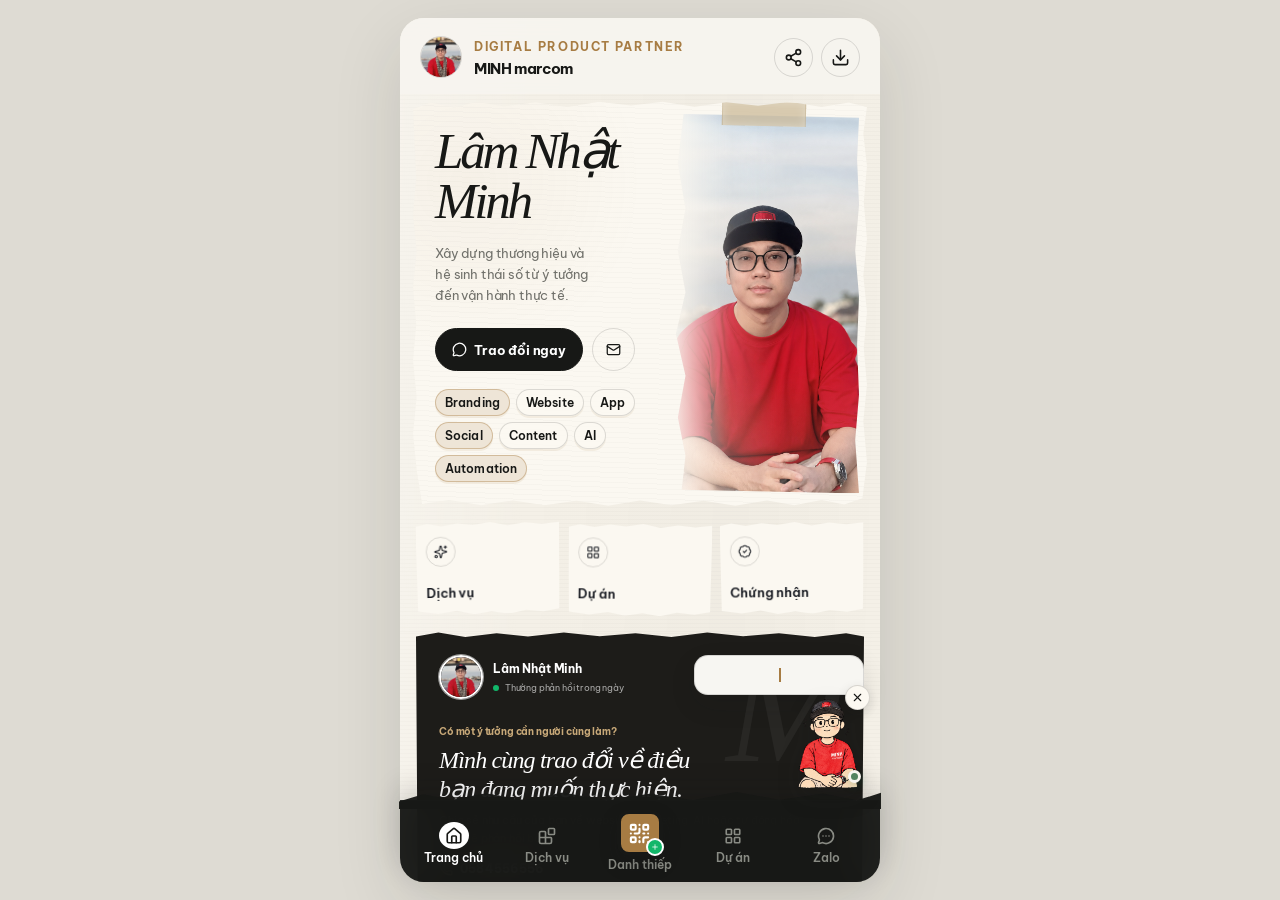
==== index.html @ 3f97200e "feat: add mangcaubaden.vn project to projects section" ====
<!DOCTYPE html>
<html lang="vi">
<head>
    <meta charset="UTF-8">
    <meta name="viewport" content="width=device-width, initial-scale=1.0, viewport-fit=cover">
    <title>NHẬT MINH marcom (Lâm Nhật Minh) | Marketing, AI & Dự án số</title>
    <meta name="description" content="Lâm Nhật Minh (MINH marcom) cung cấp giải pháp Branding, Website, App, Social, Content, AI và Automation. Liên hệ tư vấn: 0584556556.">
    <meta name="author" content="Lâm Nhật Minh">
    <meta name="robots" content="index, follow, max-image-preview:large">
    <meta name="theme-color" content="#F7F5EF">
    <meta name="mobile-web-app-capable" content="yes">
    <meta name="apple-mobile-web-app-capable" content="yes">
    <meta name="apple-mobile-web-app-status-bar-style" content="black-translucent">
    <meta name="apple-mobile-web-app-title" content="MINH marcom">
    <link rel="canonical" href="https://lnm.vn/">
    <link rel="manifest" href="manifest.webmanifest">
    
    <!-- Favicon -->
    <link rel="icon" type="image/png" href="assets/avatar.png">
    <link rel="apple-touch-icon" href="assets/icons/icon-192.png">

    <!-- Open Graph / Facebook -->
    <meta property="og:type" content="website">
    <meta property="og:url" content="https://lnm.vn/">
    <meta property="og:site_name" content="NHẬT MINH marcom">
    <meta property="og:locale" content="vi_VN">
    <meta property="og:title" content="NHẬT MINH marcom (Lâm Nhật Minh)">
    <meta property="og:description" content="Xây dựng thương hiệu và hệ sinh thái số từ ý tưởng đến vận hành thực tế. Liên hệ: 0584556556.">
    <meta property="og:image" content="https://lnm.vn/assets/background.jpg">
    <meta property="og:image:alt" content="NHẬT MINH marcom - Lâm Nhật Minh">

    <!-- Twitter -->
    <meta property="twitter:card" content="summary_large_image">
    <meta property="twitter:url" content="https://lnm.vn/">
    <meta property="twitter:title" content="NHẬT MINH marcom (Lâm Nhật Minh)">
    <meta property="twitter:description" content="Xây dựng thương hiệu và hệ sinh thái số từ ý tưởng đến vận hành thực tế. Liên hệ: 0584556556.">
    <meta property="twitter:image" content="https://lnm.vn/assets/background.jpg">
    <meta property="twitter:image:alt" content="NHẬT MINH marcom - Lâm Nhật Minh">

    <script type="application/ld+json">
    {
        "@context": "https://schema.org",
        "@type": "ProfilePage",
        "@id": "https://lnm.vn/#profile",
        "url": "https://lnm.vn/",
        "name": "NHẬT MINH marcom - Lâm Nhật Minh",
        "inLanguage": "vi-VN",
        "dateModified": "2026-08-15T07:30:00+07:00",
        "mainEntity": {
            "@type": "Person",
            "@id": "https://lnm.vn/#lam-nhat-minh",
            "name": "Lâm Nhật Minh",
            "alternateName": [
                "NHẬT MINH marcom",
                "MINH marcom",
                "Nhật Minh marcom",
                "Lâm Nhật Minh marcom"
            ],
            "url": "https://lnm.vn/",
            "image": "https://lnm.vn/assets/avatar-clean.png",
            "description": "Lâm Nhật Minh, được biết đến với tên NHẬT MINH marcom và MINH marcom, hoạt động trong lĩnh vực Marketing, AI và phát triển các sản phẩm số.",
            "email": "mailto:hi@lnm.vn",
            "telephone": "+84584556556",
            "contactPoint": {
                "@type": "ContactPoint",
                "telephone": "+84584556556",
                "contactType": "customer service",
                "availableLanguage": "Vietnamese"
            },
            "jobTitle": "Chuyên gia Marketing và AI",
            "knowsAbout": [
                "Marketing",
                "Trí tuệ nhân tạo",
                "Tự động hóa",
                "Truyền thông số",
                "Phát triển sản phẩm số"
            ],
            "hasCredential": [
                {
                    "@type": "EducationalOccupationalCredential",
                    "name": "Marketing with Canva",
                    "credentialCategory": "Certificate",
                    "recognizedBy": { "@type": "Organization", "name": "Canva Design School" }
                },
                {
                    "@type": "EducationalOccupationalCredential",
                    "name": "Canva for Work",
                    "credentialCategory": "Certificate",
                    "recognizedBy": { "@type": "Organization", "name": "Canva Design School" }
                },
                {
                    "@type": "EducationalOccupationalCredential",
                    "name": "The Field Guide to Human-Centered Design",
                    "credentialCategory": "Certificate",
                    "recognizedBy": { "@type": "Organization", "name": "Canva Design School" }
                },
                {
                    "@type": "EducationalOccupationalCredential",
                    "name": "AI in the Classroom",
                    "credentialCategory": "Certificate",
                    "recognizedBy": { "@type": "Organization", "name": "Canva Design School" }
                },
                {
                    "@type": "EducationalOccupationalCredential",
                    "name": "Gemini Certified Educator",
                    "credentialCategory": "Professional Certificate",
                    "recognizedBy": { "@type": "Organization", "name": "Google for Education" }
                }
            ],
            "sameAs": [
                "https://www.facebook.com/nhatminh1911/",
                "https://zalo.me/0584556556",
                "https://www.threads.com/@nhatminhmarcom"
            ]
        },
        "hasPart": [
            {
                "@type": "SoftwareApplication",
                "name": "NABADEN",
                "url": "https://app.nabaden.vn",
                "creator": {
                    "@id": "https://lnm.vn/#lam-nhat-minh"
                }
            },
            {
                "@type": "WebSite",
                "name": "Mãng Cầu Bà Đen",
                "url": "https://mangcaubaden.vn",
                "description": "Website thương hiệu, kiến thức sản phẩm và kết nối mua hàng mãng cầu Bà Đen Tây Ninh chính gốc.",
                "creator": {
                    "@id": "https://lnm.vn/#lam-nhat-minh"
                }
            },
            {
                "@type": "SoftwareApplication",
                "name": "Khám Phá Tây Ninh",
                "url": "https://tayninh.lnm.vn",
                "creator": {
                    "@id": "https://lnm.vn/#lam-nhat-minh"
                }
            },
            {
                "@type": "SoftwareApplication",
                "name": "Núi Bà Đen",
                "url": "https://nuibaden.lnm.vn",
                "creator": {
                    "@id": "https://lnm.vn/#lam-nhat-minh"
                }
            },
            {
                "@type": "WebSite",
                "name": "NATUS CLEAN",
                "url": "https://natus.lnm.vn/",
                "creator": {
                    "@id": "https://lnm.vn/#lam-nhat-minh"
                }
            },
            {
                "@type": "WebSite",
                "name": "VICATRA",
                "url": "https://vicatra.com/",
                "creator": {
                    "@id": "https://lnm.vn/#lam-nhat-minh"
                }
            },
            {
                "@type": "CollectionPage",
                "name": "Thế Giới Chay x VICATRA",
                "url": "https://vicatra.com/the-gioi-chay",
                "creator": {
                    "@id": "https://lnm.vn/#lam-nhat-minh"
                }
            },
            {
                "@type": "WebSite",
                "name": "RIVIU.ASIA",
                "url": "https://riviu.asia",
                "description": "Nền tảng booking voucher du lịch, vé cáp treo, khu vui chơi, show diễn và tour trải nghiệm trên toàn quốc.",
                "creator": {
                    "@id": "https://lnm.vn/#lam-nhat-minh"
                }
            }
        ]
    }
    </script>

    <link rel="stylesheet" href="style.css?v=2014">
    <link rel="stylesheet" href="modern.css?v=2014">
    <link rel="stylesheet" href="app-redesign.css?v=2015">
    <!-- Google Font: Be Vietnam Pro (Chuẩn Việt hoá) -->
    <link rel="preconnect" href="https://fonts.googleapis.com">
    <link rel="preconnect" href="https://fonts.gstatic.com" crossorigin>
    <link href="https://fonts.googleapis.com/css2?family=Be+Vietnam+Pro:ital,wght@0,300;0,400;0,500;0,600;0,700;0,800;1,400;1,600&display=swap" rel="stylesheet">
    <!-- Lucide Icons -->
    <script src="assets/vendor/lucide.min.js"></script>
</head>
<body>
    <div class="container" id="top">
        <header class="home-dashboard app-view is-active" id="home" data-view="home">
            <div class="app-bar">
                <a class="app-identity app-greeting" href="#home" aria-label="Về màn hình chính">
                    <img src="assets/avatar.png" alt="" aria-hidden="true">
                    <span>
                        <small>Digital product partner</small>
                        <strong>MINH marcom</strong>
                    </span>
                </a>
                <div class="app-bar-actions">
                    <button class="icon-button" id="share-btn" type="button" aria-label="Chia sẻ hồ sơ" title="Chia sẻ">
                        <i data-lucide="share-2"></i>
                    </button>
                    <button class="icon-button install-app" id="install-app" type="button" aria-label="Cài ứng dụng" title="Cài ứng dụng" hidden>
                        <i data-lucide="download"></i>
                    </button>
                </div>
            </div>

            <section class="profile-spotlight" aria-labelledby="profile-name">
                <div class="spotlight-copy">
                    <h1 id="profile-name">Lâm Nhật Minh</h1>
                    <p>Xây dựng thương hiệu và hệ sinh thái số từ ý tưởng đến vận hành thực tế.</p>
                    <div class="spotlight-actions">
                        <a href="https://zalo.me/0584556556" target="_blank" rel="noopener noreferrer">
                            <i data-lucide="message-circle"></i>
                            <span>Trao đổi ngay</span>
                        </a>
                        <a href="mailto:hi@lnm.vn" aria-label="Gửi email cho Lâm Nhật Minh">
                            <i data-lucide="mail"></i>
                        </a>
                    </div>
                    <div class="spotlight-expertise" aria-label="Lĩnh vực chuyên môn">
                        <span>Branding</span>
                        <span>Website</span>
                        <span>App</span>
                        <span>Social</span>
                        <span>Content</span>
                        <span>AI</span>
                        <span>Automation</span>
                    </div>
                </div>
                <div class="spotlight-portrait">
                    <img src="assets/avatar-clean.png" alt="Lâm Nhật Minh - MINH marcom">
                </div>
            </section>

            <nav class="category-tabs" aria-label="Danh mục nội dung">
                <a href="#services">
                    <span><i data-lucide="sparkles"></i></span>
                    <strong>Dịch vụ</strong>
                </a>
                <a href="#projects">
                    <span><i data-lucide="layout-grid"></i></span>
                    <strong>Dự án</strong>
                </a>
                <a href="#certificates">
                    <span><i data-lucide="badge-check"></i></span>
                    <strong>Chứng nhận</strong>
                </a>
            </nav>
        </header>

        <main class="app-content">
        <section class="services-section app-view" id="services" data-view="services" aria-labelledby="services-title">
            <div class="view-topbar">
                <a href="#home" aria-label="Về màn hình chính"><i data-lucide="chevron-left"></i></a>
                <strong>Dịch vụ</strong>
                <button class="view-cart-button" id="cart-open" type="button" aria-label="Mở giỏ hàng">
                    <i data-lucide="shopping-bag"></i>
                    <span id="cart-count">0</span>
                </button>
            </div>
            <div class="section-heading">
                <div>
                    <span>Chọn điều phù hợp với bạn</span>
                    <h2 id="services-title">Bạn muốn bắt đầu từ đâu?</h2>
                </div>
            </div>

            <div class="pricing-list">
                <article class="pricing-card pricing-card-featured" data-product-card="prompt">
                    <span class="pricing-card-top">
                        <span class="pricing-icon"><i data-lucide="sparkles"></i></span>
                        <span class="pricing-tag">Dành cho cá nhân</span>
                    </span>
                    <span class="pricing-copy">
                        <strong>Cộng đồng Prompt AI</strong>
                        <small>Kho prompt thực chiến và cộng đồng hỗ trợ trong 12 tháng.</small>
                    </span>
                    <span class="service-price"><strong>199.000đ</strong><small>/ năm</small></span>
                    <span class="pricing-benefits">
                        <span><i data-lucide="check"></i> Prompt cập nhật liên tục</span>
                        <span><i data-lucide="check"></i> Vào group ngay sau thanh toán</span>
                    </span>
                    <button class="cart-add-button" type="button" data-cart-add="prompt" aria-pressed="false">
                        <i data-lucide="shopping-cart"></i>
                        <span>Thêm vào giỏ</span>
                    </button>
                </article>

                <article class="pricing-card" data-product-card="enterprise">
                    <span class="pricing-card-top">
                        <span class="pricing-icon"><i data-lucide="briefcase-business"></i></span>
                        <span class="pricing-tag pricing-tag-neutral">Dành cho đội ngũ</span>
                    </span>
                    <span class="pricing-copy">
                        <strong>Tư vấn ứng dụng AI</strong>
                        <small>Phân tích nhu cầu, xây lộ trình và hướng dẫn đội ngũ triển khai.</small>
                    </span>
                    <span class="service-price"><strong>4.999.000đ</strong><small>/ gói</small></span>
                    <span class="pricing-benefits">
                        <span><i data-lucide="check"></i> Lộ trình theo hoạt động thực tế</span>
                        <span><i data-lucide="check"></i> Prompt mẫu theo ngành</span>
                    </span>
                    <button class="cart-add-button" type="button" data-cart-add="enterprise" aria-pressed="false">
                        <i data-lucide="shopping-cart"></i>
                        <span>Thêm vào giỏ</span>
                    </button>
                </article>
            </div>

            <div class="community-panel">
                <div class="community-panel-heading">
                    <div>
                        <span>Tham gia miễn phí</span>
                        <h3>Chọn cộng đồng phù hợp</h3>
                        <p>Kết nối, hỏi đáp và cập nhật kiến thức cùng MINH.</p>
                    </div>
                    <i data-lucide="users-round"></i>
                </div>
                <div class="community-links">
                    <a class="community-choice community-zalo" href="https://zalo.me/g/s7jxcab2lvaaqfnx6apl" target="_blank" rel="noopener noreferrer">
                        <span class="community-choice-icon"><i data-lucide="message-circle"></i></span>
                        <span class="community-choice-copy">
                            <small>Zalo</small>
                            <strong>Cộng đồng Học AI</strong>
                            <em>Trao đổi nhanh và nhận cập nhật mới.</em>
                        </span>
                        <span class="community-choice-action">Tham gia <i data-lucide="arrow-up-right"></i></span>
                    </a>
                    <a class="community-choice community-facebook" href="https://www.facebook.com/groups/2242526269439377" target="_blank" rel="noopener noreferrer">
                        <span class="community-choice-icon"><i data-lucide="book-open"></i></span>
                        <span class="community-choice-copy">
                            <small>Facebook</small>
                            <strong>Cộng đồng Thực chiến AI</strong>
                            <em>Xem bài chia sẻ và thảo luận chuyên sâu.</em>
                        </span>
                        <span class="community-choice-action">Tham gia <i data-lucide="arrow-up-right"></i></span>
                    </a>
                </div>
            </div>

            <a class="section-bridge" href="#projects">
                <span><small>Tiếp theo</small><strong>Xem những sản phẩm đã chạy thật</strong></span>
                <i data-lucide="arrow-down"></i>
            </a>
        </section>

        <section class="projects-feature app-view" id="projects" data-view="projects" aria-labelledby="projects-title">
            <div class="view-topbar">
                <a href="#home" aria-label="Về màn hình chính"><i data-lucide="chevron-left"></i></a>
                <strong>Dự án</strong>
                <span>08 sản phẩm</span>
            </div>
            <div class="projects-heading">
                <div>
                    <span class="projects-eyebrow">08 sản phẩm đã vận hành</span>
                    <h2 id="projects-title">Dự án thực hiện bằng Vibe Coding</h2>
                </div>
                <span class="projects-count" aria-label="8 dự án">08</span>
            </div>

            <div class="project-list">
                <a href="https://app.nabaden.vn" target="_blank" rel="noopener noreferrer" class="project-card">
                    <div class="project-media">
                        <img src="assets/projects/nabaden-app.png" alt="Giao diện dự án NABADEN" loading="lazy">
                    </div>
                    <div class="project-body">
                        <span class="project-category">Nông sản và OCOP</span>
                        <h3>NABADEN</h3>
                        <p>Ứng dụng giới thiệu sản phẩm, trải nghiệm và tin tức từ vùng mãng cầu Bà Đen chính gốc Tây Ninh.</p>
                        <span class="project-visit">
                            app.nabaden.vn
                            <i data-lucide="arrow-up-right"></i>
                        </span>
                    </div>
                </a>

                <a href="https://mangcaubaden.vn" target="_blank" rel="noopener noreferrer" class="project-card">
                    <div class="project-media">
                        <img src="assets/projects/mangcaubaden-app.jpg" alt="Giao diện website Mãng Cầu Bà Đen" loading="lazy">
                    </div>
                    <div class="project-body">
                        <span class="project-category">Nông sản và OCOP</span>
                        <h3>Mãng Cầu Bà Đen</h3>
                        <p>Website thương hiệu, kiến thức sản phẩm và kết nối mua hàng mãng cầu Bà Đen Tây Ninh chính gốc.</p>
                        <span class="project-visit">
                            mangcaubaden.vn
                            <i data-lucide="arrow-up-right"></i>
                        </span>
                    </div>
                </a>

                <a href="https://tayninh.lnm.vn" target="_blank" rel="noopener noreferrer" class="project-card">
                    <div class="project-media">
                        <img src="assets/projects/tayninh-app.png" alt="Giao diện ứng dụng Khám Phá Tây Ninh" loading="lazy">
                    </div>
                    <div class="project-body">
                        <span class="project-category">Nền tảng du lịch số</span>
                        <h3>Khám Phá Tây Ninh</h3>
                        <p>Nền tảng khám phá điểm đến, đặt tour, vé cáp treo và dịch vụ thuê xe tại Tây Ninh.</p>
                        <span class="project-visit">
                            tayninh.lnm.vn
                            <i data-lucide="arrow-up-right"></i>
                        </span>
                    </div>
                </a>

                <a href="https://nuibaden.lnm.vn" target="_blank" rel="noopener noreferrer" class="project-card">
                    <div class="project-media">
                        <img src="assets/projects/nuibaden-app.png" alt="Giao diện dự án Núi Bà Đen" loading="lazy">
                    </div>
                    <div class="project-body">
                        <span class="project-category">Du lịch và đặt vé</span>
                        <h3>Núi Bà Đen</h3>
                        <p>Ứng dụng đặt vé QR, xem lịch vận hành và khám phá các tuyến cáp treo Núi Bà Đen.</p>
                        <span class="project-visit">
                            nuibaden.lnm.vn
                            <i data-lucide="arrow-up-right"></i>
                        </span>
                    </div>
                </a>

                <a href="https://natus.lnm.vn/" target="_blank" rel="noopener noreferrer" class="project-card">
                    <div class="project-media">
                        <img src="assets/projects/natus-clean.png" alt="Website sản phẩm tẩy đa năng NATUS CLEAN" loading="lazy">
                    </div>
                    <div class="project-body">
                        <span class="project-category">Website giới thiệu sản phẩm</span>
                        <h3>NATUS CLEAN</h3>
                        <p>Website giới thiệu sản phẩm tẩy đa năng NATUS CLEAN 10X và giải pháp làm sạch toàn diện.</p>
                        <span class="project-visit">
                            natus.lnm.vn
                            <i data-lucide="arrow-up-right"></i>
                        </span>
                    </div>
                </a>

                <a href="https://vicatra.com/" target="_blank" rel="noopener noreferrer" class="project-card">
                    <div class="project-media">
                        <img src="assets/projects/vicatra.jpg" alt="Website xúc tiến thương mại VICATRA" loading="lazy">
                    </div>
                    <div class="project-body">
                        <span class="project-category">Xúc tiến thương mại quốc tế</span>
                        <h3>VICATRA</h3>
                        <p>Nền tảng hỗ trợ doanh nghiệp Việt đưa sản phẩm vào siêu thị, kênh bán lẻ và mạng lưới đối tác tại Campuchia.</p>
                        <span class="project-visit">
                            vicatra.com
                            <i data-lucide="arrow-up-right"></i>
                        </span>
                    </div>
                </a>

                <a href="https://vicatra.com/the-gioi-chay" target="_blank" rel="noopener noreferrer" class="project-card">
                    <div class="project-media">
                        <img src="assets/projects/the-gioi-chay.webp" alt="Catalog sản phẩm Thế Giới Chay trên VICATRA" loading="lazy">
                    </div>
                    <div class="project-body">
                        <span class="project-category">Catalog thương mại điện tử</span>
                        <h3>Thế Giới Chay x VICATRA</h3>
                        <p>Catalog sản phẩm chay Việt phục vụ giới thiệu sản phẩm, kết nối kênh bán lẻ và nhận yêu cầu báo giá sỉ.</p>
                        <span class="project-visit">
                            vicatra.com/the-gioi-chay
                            <i data-lucide="arrow-up-right"></i>
                        </span>
                    </div>
                </a>

                <a href="https://riviu.asia" target="_blank" rel="noopener noreferrer" class="project-card">
                    <div class="project-media">
                        <img src="assets/projects/riviu-asia.jpg" alt="Nền tảng voucher du lịch và vui chơi RIVIU.ASIA" loading="lazy">
                    </div>
                    <div class="project-body">
                        <span class="project-category">Du lịch và giải trí</span>
                        <h3>RIVIU.ASIA</h3>
                        <p>Nền tảng booking voucher du lịch, vé cáp treo, khu vui chơi, show diễn và tour trải nghiệm trên toàn quốc.</p>
                        <span class="project-visit">
                            riviu.asia
                            <i data-lucide="arrow-up-right"></i>
                        </span>
                    </div>
                </a>
            </div>
        </section>

        <section class="certificates-section app-view" id="certificates" data-view="certificates" aria-labelledby="certificates-title">
            <div class="view-topbar">
                <a href="#home" aria-label="Về màn hình chính"><i data-lucide="chevron-left"></i></a>
                <strong>Chứng nhận</strong>
                <span>05 chứng nhận</span>
            </div>
            <div class="certificates-heading">
                <div>
                    <span>Học để làm tốt hơn mỗi ngày</span>
                    <h2 id="certificates-title">Nền tảng chuyên môn</h2>
                </div>
                <span class="certificate-count">05</span>
            </div>

            <div class="certificate-grid">
                <button class="certificate-card" type="button" data-certificate-image="assets/certificates/marketing-with-canva.png" data-certificate-title="Marketing with Canva">
                    <span class="certificate-image"><img src="assets/certificates/marketing-with-canva.png" alt="Chứng nhận Marketing with Canva của Lâm Nhật Minh" loading="lazy"></span>
                    <span class="certificate-info"><strong>Marketing with Canva</strong><small>Canva Design School</small></span>
                </button>

                <button class="certificate-card" type="button" data-certificate-image="assets/certificates/canva-for-work.png" data-certificate-title="Canva for Work">
                    <span class="certificate-image"><img src="assets/certificates/canva-for-work.png" alt="Chứng nhận Canva for Work của Lâm Nhật Minh" loading="lazy"></span>
                    <span class="certificate-info"><strong>Canva for Work</strong><small>Canva Design School</small></span>
                </button>

                <button class="certificate-card" type="button" data-certificate-image="assets/certificates/human-centered-design.png" data-certificate-title="Human-Centered Design">
                    <span class="certificate-image"><img src="assets/certificates/human-centered-design.png" alt="Chứng nhận Human-Centered Design của Lâm Nhật Minh" loading="lazy"></span>
                    <span class="certificate-info"><strong>Human-Centered Design</strong><small>Canva Design School</small></span>
                </button>

                <button class="certificate-card" type="button" data-certificate-image="assets/certificates/ai-in-the-classroom.png" data-certificate-title="AI in the Classroom">
                    <span class="certificate-image"><img src="assets/certificates/ai-in-the-classroom.png" alt="Chứng nhận AI in the Classroom của Lâm Nhật Minh" loading="lazy"></span>
                    <span class="certificate-info"><strong>AI in the Classroom</strong><small>Canva Design School</small></span>
                </button>

                <button class="certificate-card certificate-card-featured" type="button" data-certificate-image="assets/certificates/accredible-certificate.png" data-certificate-title="Gemini Certified Educator">
                    <span class="certificate-image"><img src="assets/certificates/accredible-certificate.png" alt="Chứng nhận Gemini Certified Educator của Lâm Nhật Minh" loading="lazy"></span>
                    <span class="certificate-info"><strong>Gemini Certified Educator</strong><small>Google for Education · Hiệu lực đến 2028</small></span>
                </button>
            </div>
        </section>

        <section class="project-cta app-view is-active" data-view="home" aria-labelledby="project-cta-title">
            <div class="cta-person">
                <img src="assets/avatar.png" alt="Lâm Nhật Minh">
                <span>
                    <strong>Lâm Nhật Minh</strong>
                    <small><i></i> Thường phản hồi trong ngày</small>
                </span>
            </div>
            <div class="cta-copy">
                <span>Có một ý tưởng cần người cùng làm?</span>
                <h2 id="project-cta-title">Mình cùng trao đổi về điều bạn đang muốn thực hiện.</h2>
                <p>Chia sẻ nhu cầu của bạn về website, Marketing, AI hoặc tự động hóa. Minh sẽ phản hồi bằng một hướng đi cụ thể.</p>
                <a class="cta-phone" href="tel:+84584556556" aria-label="Gọi Lâm Nhật Minh theo số 0584556556">
                    <i data-lucide="phone"></i>
                    <span>0584556556</span>
                </a>
            </div>
            <a href="https://zalo.me/0584556556" target="_blank" rel="noopener noreferrer" class="cta-button">
                <span>Nhắn Minh qua Zalo</span>
                <i data-lucide="message-circle"></i>
            </a>
        </section>
        </main>

        <!-- Sticky Footer -->
        <footer class="footer-nav" aria-label="Điều hướng chính">
            <a href="#home" class="nav-item active" data-nav-view="home" aria-label="Trang chủ">
                <span class="nav-icon-shell"><i data-lucide="house" class="nav-icon"></i></span>
                <span>Trang chủ</span>
            </a>

            <a href="#services" class="nav-item" data-nav-view="services" aria-label="Dịch vụ">
                <span class="nav-icon-shell"><i data-lucide="blocks" class="nav-icon"></i></span>
                <span>Dịch vụ</span>
            </a>

            <button class="nav-item qr-btn" id="qr-open" type="button" aria-label="Lưu danh thiếp MINH marcom">
                <span class="nav-primary-icon">
                    <i data-lucide="qr-code"></i>
                    <i data-lucide="plus" class="nav-primary-badge"></i>
                </span>
                <span>Danh thiếp</span>
            </button>

            <a href="#projects" class="nav-item" data-nav-view="projects" aria-label="Dự án">
                <span class="nav-icon-shell"><i data-lucide="layout-grid" class="nav-icon"></i></span>
                <span>Dự án</span>
            </a>

            <a href="https://zalo.me/0584556556" target="_blank" rel="noopener noreferrer" class="nav-item" aria-label="Nhắn Zalo">
                <span class="nav-icon-shell"><i data-lucide="message-circle-more" class="nav-icon"></i></span>
                <span>Zalo</span>
            </a>
        </footer>
    </div>

    <div class="app-toast" id="app-toast" role="status" aria-live="polite"></div>

    <div class="chatbot-widget" id="chatbot-widget">
        <button class="chatbot-dismiss" id="chatbot-dismiss" type="button" aria-label="Ẩn chatbot">
            <i data-lucide="x"></i>
        </button>
        <section class="chatbot-panel" id="chatbot-panel" aria-hidden="true" aria-labelledby="chatbot-title">
            <div class="chatbot-header">
                <div class="chatbot-identity">
                    <img src="assets/chatbot/minh-chatbot.png" alt="">
                    <span>
                        <strong id="chatbot-title">MINH hỗ trợ</strong>
                        <small><i></i> Đang trực tuyến</small>
                    </span>
                </div>
                <button id="chatbot-close" type="button" aria-label="Đóng chatbot"><i data-lucide="x"></i></button>
            </div>
            <div class="chatbot-messages" id="chatbot-messages" aria-live="polite">
                <p class="chat-message bot">Chào bạn, Minh có thể hỗ trợ nội dung nào?</p>
            </div>
            <div class="chatbot-quick-actions" aria-label="Lựa chọn hỗ trợ nhanh">
                <button type="button" data-chat-view="services">Tư vấn dịch vụ</button>
                <button type="button" data-chat-view="projects">Xem dự án</button>
                <button type="button" data-chat-view="certificates">Xem chứng nhận</button>
                <a href="https://zalo.me/0584556556" target="_blank" rel="noopener noreferrer">Nhắn Zalo</a>
            </div>
            <form class="chatbot-form" id="chatbot-form">
                <label class="sr-only" for="chatbot-input">Nội dung cần Minh hỗ trợ</label>
                <input id="chatbot-input" type="text" maxlength="180" autocomplete="off" placeholder="Nhập nội dung cần hỗ trợ">
                <button type="submit" aria-label="Gửi nội dung"><i data-lucide="send"></i></button>
            </form>
        </section>

        <div class="chatbot-type-bubble" id="chatbot-type-bubble" aria-hidden="true">
            <span id="chatbot-type-text"></span><i></i>
        </div>

        <button class="chatbot-character" id="chatbot-toggle" type="button" aria-label="Mở chatbot hỗ trợ" aria-expanded="false">
            <img src="assets/chatbot/minh-chatbot.png" alt="Nhân vật MINH marcom">
            <span aria-hidden="true"></span>
        </button>
    </div>

    <div class="modal certificate-modal" id="certificate-modal" aria-hidden="true">
        <div class="certificate-modal-content" role="dialog" aria-modal="true" aria-labelledby="certificate-modal-title">
            <div class="certificate-modal-header">
                <h2 id="certificate-modal-title">Chứng nhận</h2>
                <button id="certificate-close" type="button" aria-label="Đóng chứng nhận"><i data-lucide="x"></i></button>
            </div>
            <div class="certificate-modal-image">
                <img id="certificate-preview" src="" alt="">
            </div>
        </div>
    </div>

    <div class="modal cart-modal" id="cart-modal" aria-hidden="true">
        <div class="modal-content cart-modal-content" role="dialog" aria-modal="true" aria-labelledby="cart-title">
            <div class="cart-modal-header">
                <div>
                    <small>Dịch vụ đã chọn</small>
                    <h2 id="cart-title">Giỏ hàng</h2>
                </div>
                <button id="cart-close" type="button" aria-label="Đóng giỏ hàng"><i data-lucide="x"></i></button>
            </div>
            <div class="cart-items" id="cart-items"></div>
            <div class="cart-empty" id="cart-empty">
                <i data-lucide="shopping-bag"></i>
                <strong>Giỏ hàng đang trống</strong>
                <p>Chọn một dịch vụ phù hợp để tiếp tục.</p>
            </div>
            <div class="cart-total" id="cart-total" hidden>
                <span>Tổng giá trị</span>
                <strong id="cart-total-value">0đ</strong>
            </div>
        </div>
    </div>

    <!-- Payment Modal -->
    <div class="modal" id="payment-modal">
        <div class="modal-content payment-modal-content">
            <h2 id="modal-title" style="font-size: 20px; margin-bottom: 12px; text-align: center; color: var(--text-main);">Tham gia cộng đồng Prompt AI</h2>
            
            <!-- Bước 1: Quyền lợi -->
            <div id="benefits-step">
                <div class="benefit-list">
                    <p style="font-weight: 700; margin-bottom: 10px; color: #0A84FF; font-size: 15px;">Bạn sẽ nhận được:</p>
                    <ul style="list-style: none;">
                        <li class="benefit-item">
                            <i data-lucide="check-circle-2"></i>
                            <span>Prompt mới cập nhật thường xuyên.</span>
                        </li>
                        <li class="benefit-item">
                            <i data-lucide="check-circle-2"></i>
                            <span>Prompt theo từng chủ đề chuyên sâu.</span>
                        </li>
                        <li class="benefit-item">
                            <i data-lucide="check-circle-2"></i>
                            <span>Hướng dẫn cách dùng prompt hiệu quả.</span>
                        </li>
                        <li class="benefit-item">
                            <i data-lucide="check-circle-2"></i>
                            <span>Quyền truy cập group trong 12 tháng.</span>
                        </li>
                    </ul>
                </div>
                <button id="start-register-btn" class="btn-primary" style="width: 100%; background: #0A84FF; padding: 14px; margin-bottom: 0;">Đăng ký & Thanh toán ngay</button>
            </div>

            <!-- Bước 2: Nhập thông tin -->
            <div id="zalo-verify-step" style="display: none; text-align: center;">
                <p style="font-size: 14px; margin-bottom: 15px; color: #636e72;">Nhập thông tin để nhận link Group Zalo:</p>
                <input type="text" id="user-name" placeholder="Họ và tên của bạn..." style="width: 100%; padding: 12px; border: 2px solid #eee; border-radius: 10px; font-size: 16px; margin-bottom: 12px; text-align: center; outline: none; transition: border-color 0.3s;">
                <input type="tel" id="user-zalo-phone" placeholder="Số điện thoại Zalo..." style="width: 100%; padding: 12px; border: 2px solid #eee; border-radius: 10px; font-size: 16px; margin-bottom: 5px; text-align: center; outline: none; transition: border-color 0.3s;">
                <p id="phone-error" style="display: none; color: #d63031; font-size: 12px; margin-bottom: 15px; font-weight: 600;">⚠️ Số điện thoại này đã đăng ký!</p>
                <div style="display: flex; gap: 10px; margin-top: 15px;">
                    <button id="back-to-benefits" style="flex: 1; padding: 12px; border: 1px solid #eee; border-radius: 10px; background: #f8f9fa; color: #666; font-weight: 600; cursor: pointer;">Quay lại</button>
                    <button id="confirm-zalo-btn" class="btn-primary" style="flex: 2; margin-bottom: 0; background: #0A84FF; padding: 14px;">Tiếp tục</button>
                </div>
            </div>

            <!-- Bước 3: Thanh toán -->
            <div id="payment-details" style="display: none; text-align: center;">
                <div class="payment-grid">
                    <div class="amount-box">
                        <p style="font-size: 11px; color: #43627A; font-weight: 700; margin-bottom: 2px;">Số tiền cần chuyển</p>
                        <p style="font-size: 22px; color: #0A84FF; font-weight: 800; line-height: 1;">199.000đ</p>
                    </div>
                </div>

                <div style="background: #FFF5F5; border: 1px solid #FFDada; padding: 12px; border-radius: 12px; margin-bottom: 15px; text-align: left;">
                    <p style="color: #d63031; font-weight: 700; font-size: 13px; margin-bottom: 6px; display: flex; align-items: center; gap: 6px;">
                        <i data-lucide="alert-triangle" style="width: 16px; height: 16px;"></i>
                        LƯU Ý QUAN TRỌNG:
                    </p>
                    <ul style="list-style: none; font-size: 12px; color: #444; line-height: 1.5;">
                        <li style="margin-bottom: 4px;">• <b>Giữ nguyên màn hình này</b> cho đến khi thành công.</li>
                        <li style="margin-bottom: 4px;">• Chuyển <b>đúng số tiền & nội dung</b> để được duyệt.</li>
                        <li style="margin-bottom: 4px;">• <b>Mẹo:</b> Hãy <b>chụp màn hình QR</b> và chọn ảnh từ thư viện trong app Ngân hàng để chính xác 100%.</li>
                        <li style="margin-top: 8px; color: #d63031; font-weight: 600;">⚠️ Vui lòng kiểm tra kỹ nội dung và số tiền trước khi chuyển khoản. Mọi giao dịch chuyển sai nội dung hoặc sai số tiền sẽ không được hoàn lại vì bất kỳ lý do nào; sau khi thanh toán, phí không hoàn trả.</li>
                    </ul>
                </div>

                <div class="qr-container" style="position: relative; min-height: 200px; display: flex; align-items: center; justify-content: center;">
                    <div id="qr-loader" class="loader" style="position: absolute;"></div>
                    <img id="qr-code-img" src="" alt="QR thanh toán" class="qr-code" style="display: none;">
                </div>

                <p style="margin-bottom: 8px; font-size: 13px; font-weight: 700;">Nội dung chuyển khoản bắt buộc</p>
                <div class="memo-box">
                    <span id="copy-text" class="memo-text">NM0000 090xxxxxxx</span>
                    <button id="copy-btn" style="width: 100%; background: #0A84FF; color: white; border: none; padding: 10px; border-radius: 8px; cursor: pointer; font-size: 13px; font-weight: 700;">Sao chép nội dung</button>
                </div>

                <div id="payment-status" style="margin-top: 15px; padding: 12px; background: #FFF9DB; border-radius: 12px;">
                    <div class="loader" style="margin-bottom: 8px; width: 20px; height: 20px;"></div>
                    <p id="payment-status-text" style="font-size: 12px; color: #856404;">Hệ thống đang chờ tiền vào tài khoản...</p>
                    <div id="payment-wait-help" style="display: none; margin-top: 10px; padding-top: 10px; border-top: 1px solid rgba(133, 100, 4, 0.18);">
                        <p style="font-size: 12px; color: #856404; font-weight: 700; margin-bottom: 8px;">Nếu đã chuyển khoản hơn 3 phút nhưng chưa thấy link, vui lòng liên hệ admin để được duyệt thủ công.</p>
                        <a id="payment-admin-link" href="https://zalo.me/0584556556" target="_blank" rel="noopener" style="display: block; background: #0068FF; color: white; padding: 10px; border-radius: 10px; text-decoration: none; font-weight: 800; font-size: 13px;">Liên hệ admin</a>
                    </div>
                </div>

                <div id="payment-error" style="display: none; margin-top: 15px; padding: 12px; background: #FDECEC; border-radius: 12px; border: 1px solid #F5C2C7;">
                    <p id="payment-error-text" style="font-size: 12px; color: #B02A37; font-weight: 700; margin-bottom: 10px;"></p>
                    <button id="retry-payment-btn" class="btn-primary" style="padding: 10px; border-radius: 10px; background: #0A84FF; font-size: 13px; margin-bottom: 8px;">Tạo mã mới</button>
                    <button id="edit-info-btn" style="width: 100%; padding: 10px; border: 1px solid #B02A37; border-radius: 10px; background: white; color: #B02A37; font-weight: 700; cursor: pointer; font-size: 13px;">Nhập lại thông tin</button>
                </div>

                <div id="payment-success" style="display: none; margin-top: 15px; padding: 15px; background: #D4EDDA; border-radius: 12px; border: 1px solid #C3E6CB;">
                    <p style="color: #155724; font-weight: 700; margin-bottom: 10px;">🎉 Đã nhận thanh toán!</p>
                    <a href="javascript:void(0)" id="group-link" target="_blank" rel="noopener" class="btn-primary" aria-disabled="true" style="background: #28a745; margin-bottom: 0; padding: 12px;">VÀO GROUP NGAY</a>
                </div>
            </div>

            <div style="text-align: center; margin-top: 10px;">
                <a href="https://zalo.me/0584556556" target="_blank" class="btn-primary" style="display: block; background: #0068FF; color: white; padding: 12px; border-radius: 10px; text-decoration: none; font-weight: bold; margin-bottom: 0; font-size: 15px;">
                    Hỗ trợ Zalo
                </a>
                <div class="close-modal" id="payment-close" style="margin-top: 10px; background: #eee; border: none; padding: 8px 16px; border-radius: 8px; cursor: pointer; color: #333; display: inline-block; font-size: 14px;">
                    Đóng
            </div>
        </div>
    </div>
</div>

<!-- Enterprise Modal -->
<div class="modal" id="enterprise-modal">
        <div class="modal-content payment-modal-content">
            <h2 style="font-size: 20px; margin-bottom: 8px; text-align: center; color: var(--text-main);">Tư vấn AI Doanh nghiệp</h2>
            <p style="font-size: 14px; color: #636e72; text-align: center; margin-bottom: 20px; line-height: 1.4;">Giá chỉ <b>4.999.000đ</b>. Chúng tôi giúp bạn xác định việc nào nên dùng AI trước, tạo prompt theo ngành và hướng dẫn đội ngũ áp dụng.</p>
            
            <div class="benefit-list">
                <p style="font-weight: 700; margin-bottom: 12px; color: #0052D4; font-size: 15px;">3 lợi ích cốt lõi:</p>
                <ul style="list-style: none;">
                    <li class="benefit-item">
                        <i data-lucide="clock" style="color: #0052D4;"></i>
                        <span>Biết doanh nghiệp nên dùng AI vào đâu để tiết kiệm thời gian.</span>
                    </li>
                    <li class="benefit-item">
                        <i data-lucide="file-text" style="color: #0052D4;"></i>
                        <span>Có prompt mẫu theo ngành, không phải tự mò mẫm.</span>
                    </li>
                    <li class="benefit-item">
                        <i data-lucide="user-check" style="color: #0052D4;"></i>
                        <span>Có người hướng dẫn cách dùng đúng trong bán hàng, marketing, vận hành.</span>
                    </li>
                </ul>
            </div>

            <div style="background: #EAF4FF; border: 1px solid #BBDFFF; padding: 16px; border-radius: 16px; margin-bottom: 20px; font-size: 13px; color: #43627A; line-height: 1.6;">
                <p><b>Ghi chú:</b> Gói Mini phù hợp để bắt đầu. Nếu doanh nghiệp cần đào tạo nhiều phòng ban hoặc quy trình phức tạp hơn, chuyên viên sẽ tư vấn lộ trình triển khai phù hợp.</p>
            </div>

            <div style="text-align: center;">
                <a href="https://zalo.me/0584556556" target="_blank" class="btn-primary" style="display: block; background: #0052D4; color: white; padding: 14px; border-radius: 10px; text-decoration: none; font-weight: bold; margin-bottom: 0; font-size: 15px;">
                    Nhận tư vấn gói phù hợp
                </a>
                <div class="close-modal" id="enterprise-close" style="margin-top: 12px; background: #eee; border: none; padding: 8px 16px; border-radius: 8px; cursor: pointer; color: #333; display: inline-block; font-size: 14px;">
                    Đóng
                </div>
            </div>
        </div>
    </div>

    <script src="script.js?v=1852"></script>
    <script>
        // Initialize Lucide icons
        lucide.createIcons();

        function copyEmail() {
            navigator.clipboard.writeText('hi@lnm.vn');
            alert('Đã sao chép email!');
        }
    </script>
</body>
</html>
---- style.css ----
/* Font Be Vietnam Pro - Tối ưu cho tiếng Việt */

:root {
    --primary-color: #007AFF;
    --primary-hover: #0056B3;
    --bg-color: #F8F9FA;
    --text-main: #1D1D1F;
    --text-muted: #86868B;
    --glass-bg: rgba(255, 255, 255, 0.8);
    --glass-border: rgba(255, 255, 255, 0.3);
    --shadow: 0 8px 32px 0 rgba(31, 38, 135, 0.07);
    --transition: all 0.3s cubic-bezier(0.25, 0.8, 0.25, 1);
}

* {
    margin: 0;
    padding: 0;
    box-sizing: border-box;
    -webkit-tap-highlight-color: transparent;
}

body {
    font-family: 'Be Vietnam Pro', sans-serif;
    background-color: var(--bg-color);
    color: var(--text-main);
    line-height: 1.5;
    overflow-x: hidden;
    padding-bottom: 100px; /* Space for sticky footer */
}

.container {
    max-width: 480px;
    margin: 0 auto;
    min-height: 100vh;
    background: white;
    position: relative;
    box-shadow: 0 0 50px rgba(0,0,0,0.05);
}

/* Header & Background */
.header {
    position: relative;
    height: 220px;
    overflow: visible;
}

.bg-image {
    width: 100%;
    height: 100%;
    object-fit: cover;
    background: linear-gradient(135deg, #a1c4fd 0%, #c2e9fb 100%); /* Fallback */
}

.profile-section {
    position: relative;
    text-align: center;
    margin-top: -60px;
    padding: 0 20px;
}

.avatar-wrapper {
    position: relative;
    display: inline-block;
}

.avatar {
    width: 120px;
    height: 120px;
    border-radius: 50%;
    border: 4px solid white;
    box-shadow: 0 10px 25px rgba(0,0,0,0.1);
    background: white;
    object-fit: cover;
}

/* Typography */
.name-h1 {
    font-size: 24px;
    font-weight: 700;
    margin-top: 15px;
    text-transform: uppercase;
    letter-spacing: 0.5px;
}

.name-h1 span {
    font-weight: 400;
    text-transform: lowercase;
}

.profile-intro {
    max-width: 410px;
    margin: 8px auto 14px;
    color: #636366;
    font-size: 13px;
    line-height: 1.6;
}

/* Social Icons */
.social-icons {
    display: flex;
    justify-content: center;
    gap: 15px;
    margin: 20px 0;
}

.social-btn {
    width: 55px;
    height: 55px;
    border-radius: 50%;
    display: flex;
    align-items: center;
    justify-content: center;
    text-decoration: none;
    transition: var(--transition);
    overflow: hidden;
}

.social-btn img {
    width: 100%;
    height: 100%;
    object-fit: cover;
    border-radius: 50%;
}

.social-btn:hover {
    transform: translateY(-3px);
    background: var(--primary-color);
    color: white;
    box-shadow: 0 5px 15px rgba(0,122,255,0.3);
}

/* Info Card */
.info-card {
    background: white;
    border-radius: 16px;
    padding: 16px;
    margin: 10px 20px;
    display: flex;
    align-items: center;
    gap: 12px;
    border: 1px solid #F2F2F7;
    box-shadow: var(--shadow);
    transition: var(--transition);
}

.info-card:hover {
    transform: scale(1.02);
}

.info-icon {
    color: var(--text-muted);
}

.info-text {
    font-size: 15px;
    color: var(--text-main);
}

/* Main Buttons */
.main-actions {
    padding: 10px 20px;
}

.btn-primary {
    display: block;
    width: 100%;
    padding: 18px;
    border-radius: 16px;
    background: var(--primary-color);
    color: white;
    text-align: center;
    text-decoration: none;
    font-weight: 600;
    font-size: 16px;
    letter-spacing: 0.5px;
    transition: var(--transition);
    box-shadow: 0 8px 20px rgba(0,122,255,0.25);
    margin-bottom: 20px;
}

.btn-primary:hover {
    background: var(--primary-hover);
    transform: translateY(-2px);
    box-shadow: 0 10px 25px rgba(0,122,255,0.35);
}

/* Links List */
.links-list {
    padding: 0 20px;
}

.link-item {
    display: flex;
    align-items: center;
    justify-content: space-between;
    padding: 16px 20px;
    background: var(--bg-color);
    border-radius: 16px;
    margin-bottom: 16px;
    text-decoration: none;
    color: var(--text-main);
    font-weight: 500;
    transition: var(--transition);
    border: 1px solid transparent;
}

.link-item:hover {
    background: white;
    border-color: var(--primary-color);
    transform: translateX(5px);
    box-shadow: var(--shadow);
}

.link-item i {
    color: var(--primary-color);
}

.projects-feature {
    padding: 12px 20px 32px;
}

.projects-heading {
    display: flex;
    align-items: flex-end;
    justify-content: space-between;
    gap: 16px;
    margin-bottom: 16px;
}

.projects-eyebrow {
    display: block;
    margin-bottom: 4px;
    color: var(--primary-color);
    font-size: 12px;
    font-weight: 700;
}

.projects-heading h2 {
    max-width: 280px;
    font-size: 20px;
    line-height: 1.3;
}

.projects-count {
    color: #C7C7CC;
    font-size: 30px;
    font-weight: 700;
    line-height: 1;
}

.project-list {
    display: grid;
    gap: 16px;
}

.project-card {
    display: block;
    overflow: hidden;
    border: 1px solid #E5E5EA;
    border-radius: 16px;
    background: white;
    color: var(--text-main);
    text-decoration: none;
    box-shadow: 0 8px 24px rgba(0, 0, 0, 0.07);
    transition: var(--transition);
}

.project-card:hover {
    transform: translateY(-3px);
    border-color: rgba(0, 122, 255, 0.35);
    box-shadow: 0 14px 30px rgba(0, 0, 0, 0.11);
}

.project-media {
    width: 100%;
    aspect-ratio: 16 / 8.7;
    overflow: hidden;
    background: #ECEFF3;
}

.project-media img {
    display: block;
    width: 100%;
    height: 100%;
    object-fit: cover;
    transition: transform 0.45s ease;
}

.project-card:hover .project-media img {
    transform: scale(1.025);
}

.project-body {
    padding: 16px;
}

.project-category {
    display: block;
    margin-bottom: 5px;
    color: var(--primary-color);
    font-size: 11px;
    font-weight: 700;
}

.project-body h3 {
    margin-bottom: 7px;
    font-size: 18px;
    line-height: 1.3;
}

.project-body p {
    margin-bottom: 14px;
    color: #636366;
    font-size: 13px;
    line-height: 1.6;
}

.project-visit {
    display: flex;
    align-items: center;
    justify-content: space-between;
    gap: 12px;
    padding-top: 12px;
    border-top: 1px solid #F0F0F2;
    color: var(--text-main);
    font-size: 13px;
    font-weight: 600;
}

.project-visit i {
    width: 18px;
    height: 18px;
    color: var(--primary-color);
    flex: 0 0 auto;
}

.premium-btn {
    background: linear-gradient(135deg, #FFD700 0%, #FFA500 100%);
    color: white !important;
    border: none !important;
    font-weight: 700 !important;
    box-shadow: 0 4px 15px rgba(255, 165, 0, 0.3);
    animation: pulse 2s infinite;
}

.premium-btn i {
    color: white !important;
}

.premium-btn:hover {
    transform: scale(1.02) !important;
    box-shadow: 0 6px 20px rgba(255, 165, 0, 0.5);
}

.enterprise-btn {
    background: linear-gradient(135deg, #0052D4 0%, #4364F7 50%, #6FB1FC 100%);
    color: white !important;
    border: none !important;
    font-weight: 700 !important;
    box-shadow: 0 4px 15px rgba(0, 82, 212, 0.3);
}

.enterprise-btn i {
    color: white !important;
}

.enterprise-btn:hover {
    transform: scale(1.02) !important;
    box-shadow: 0 6px 20px rgba(0, 82, 212, 0.5);
}

@keyframes pulse {
    0% { transform: scale(1); }
    50% { transform: scale(1.01); }
    100% { transform: scale(1); }
}

.loader {
    width: 24px;
    height: 24px;
    border: 3px solid #f3f3f3;
    border-top: 3px solid #FFA500;
    border-radius: 50%;
    animation: spin 1s linear infinite;
    display: inline-block;
}

@keyframes spin {
    0% { transform: rotate(0deg); }
    100% { transform: rotate(360deg); }
}

/* Sticky Footer */
.footer-nav {
    position: fixed;
    bottom: 0;
    left: 50%;
    transform: translateX(-50%);
    width: 100%;
    max-width: 480px;
    height: 90px;
    background: rgba(255, 255, 255, 0.9);
    backdrop-filter: blur(20px);
    display: flex;
    align-items: center;
    justify-content: space-around;
    padding: 10px 20px 25px 20px; /* Extra bottom padding for home indicator */
    border-top: 1px solid #F2F2F7;
    z-index: 1000;
}

.nav-item {
    display: flex;
    flex-direction: column;
    align-items: center;
    gap: 4px;
    text-decoration: none;
    color: var(--text-main);
    font-size: 12px;
    font-weight: 500;
    transition: var(--transition);
}

.nav-item:hover {
    color: var(--primary-color);
}

.nav-icon {
    font-size: 22px;
}

.qr-btn {
    width: 65px;
    height: 65px;
    background: var(--primary-color);
    border-radius: 20px;
    display: flex;
    align-items: center;
    justify-content: center;
    color: white;
    font-size: 32px;
    margin-top: -45px;
    box-shadow: 0 10px 25px rgba(0,122,255,0.4);
    transition: var(--transition);
}

.qr-btn:hover {
    transform: scale(1.1) rotate(5deg);
    box-shadow: 0 15px 30px rgba(0,122,255,0.5);
}

/* Animations */
@keyframes fadeInUp {
    from {
        opacity: 0;
        transform: translateY(20px);
    }
    to {
        opacity: 1;
        transform: translateY(0);
    }
}

.animate {
    animation: fadeInUp 0.6s ease forwards;
    opacity: 0;
}

.delay-1 { animation-delay: 0.1s; }
.delay-2 { animation-delay: 0.2s; }
.delay-3 { animation-delay: 0.3s; }
.delay-4 { animation-delay: 0.4s; }
.delay-5 { animation-delay: 0.5s; }
.delay-6 { animation-delay: 0.6s; }

/* Modal Styles */
.modal {
    position: fixed;
    top: 0;
    left: 0;
    width: 100%;
    height: 100%;
    background: rgba(0,0,0,0.6);
    display: none;
    align-items: center;
    justify-content: center;
    z-index: 2000;
    padding: 20px;
    backdrop-filter: blur(8px);
}

.modal-content {
    background: white;
    padding: 24px;
    border-radius: 24px;
    text-align: center;
    width: 100%;
    max-width: 440px;
    max-height: 90vh;
    overflow-y: auto;
    position: relative;
    transform: translateY(20px);
    transition: var(--transition);
    box-shadow: 0 20px 40px rgba(0,0,0,0.2);
}

.modal.active {
    display: flex;
}

.modal.active .modal-content {
    transform: translateY(0);
}

/* Custom Scrollbar cho Modal */
.modal-content::-webkit-scrollbar {
    width: 6px;
}
.modal-content::-webkit-scrollbar-track {
    background: #f1f1f1;
    border-radius: 10px;
}
.modal-content::-webkit-scrollbar-thumb {
    background: #ccc;
    border-radius: 10px;
}

/* Payment Modal Specifics */
.payment-modal-content {
    text-align: left;
}

.benefit-list {
    list-style: none;
    font-size: 14px;
    line-height: 1.6;
    color: #2d3436;
    background: #fdfdfd;
    padding: 20px;
    border-radius: 16px;
    margin-bottom: 20px;
    border: 1px solid rgba(0, 0, 0, 0.05);
}

.benefit-item {
    margin-bottom: 14px;
    display: flex;
    align-items: flex-start;
    gap: 14px;
}

.benefit-item:last-child {
    margin-bottom: 0;
}

.benefit-item i {
    width: 18px;
    height: 18px;
    color: #28a745;
    flex-shrink: 0;
    margin-top: 3px; /* Align with the first line of text precisely */
}

.payment-grid {
    display: grid;
    grid-template-columns: 1fr;
    gap: 10px;
    margin-bottom: 15px;
}

.amount-box {
    background: #EAF4FF;
    border: 1px solid #BBDFFF;
    padding: 12px;
    border-radius: 12px;
    text-align: center;
}

.qr-container {
    text-align: center;
    margin-bottom: 15px;
}

.qr-code {
    width: 200px;
    max-width: 100%;
    border-radius: 12px;
    border: 1px solid #eee;
}

.memo-box {
    background: #f1f2f6;
    padding: 12px;
    border-radius: 10px;
    border: 2px dashed #0A84FF;
    margin-bottom: 15px;
    text-align: center;
}

.memo-text {
    display: block;
    overflow-wrap: anywhere;
    font-size: 16px;
    color: #d63031;
    font-weight: 800;
    line-height: 1.3;
    margin-bottom: 10px;
}

.qr-image {
    width: 100%;
    height: auto;
    margin-bottom: 20px;
}

.close-modal {
    margin-top: 15px;
    color: var(--text-muted);
    cursor: pointer;
    font-weight: 500;
}

/* Mobile app experience */
:root {
    --app-ink: #111827;
    --app-muted: #667085;
    --app-line: #E4E7EC;
    --app-surface: #FFFFFF;
    --app-soft: #F2F4F7;
    --app-green: #079455;
    --app-blue: #1570EF;
    --app-gold: #B54708;
}

html {
    scroll-behavior: smooth;
    scroll-padding-top: 76px;
}

body {
    background: #E9EDF2;
    padding-bottom: 0;
}

button,
a {
    font: inherit;
}

button {
    border: 0;
}

.container {
    max-width: 520px;
    padding-bottom: calc(98px + env(safe-area-inset-bottom));
    overflow: hidden;
    box-shadow: 0 0 48px rgba(16, 24, 40, 0.12);
}

.app-bar {
    position: sticky;
    top: 0;
    z-index: 1200;
    height: 66px;
    padding: 10px 18px;
    padding-top: max(10px, env(safe-area-inset-top));
    display: flex;
    align-items: center;
    justify-content: space-between;
    background: rgba(255, 255, 255, 0.92);
    border-bottom: 1px solid rgba(228, 231, 236, 0.8);
    backdrop-filter: blur(18px);
}

.app-identity {
    display: flex;
    align-items: center;
    gap: 10px;
    color: var(--app-ink);
    text-decoration: none;
}

.app-identity img {
    width: 38px;
    height: 38px;
    border-radius: 12px;
    object-fit: cover;
}

.app-identity span,
.app-identity strong,
.app-identity small {
    display: block;
}

.app-identity strong {
    font-size: 14px;
    line-height: 1.2;
}

.app-identity small {
    margin-top: 3px;
    color: var(--app-muted);
    font-size: 10px;
}

.app-identity small i {
    display: inline-block;
    width: 7px;
    height: 7px;
    margin-right: 3px;
    border-radius: 50%;
    background: var(--app-green);
}

.icon-button {
    width: 40px;
    height: 40px;
    border-radius: 12px;
    display: grid;
    place-items: center;
    background: var(--app-soft);
    color: var(--app-ink);
    cursor: pointer;
}

.icon-button svg {
    width: 19px;
    height: 19px;
}

.header {
    height: 220px;
    overflow: hidden;
    background: #101828;
}

.bg-image {
    transition: none;
}

.header-shade {
    position: absolute;
    inset: 0;
    background: linear-gradient(180deg, rgba(17, 24, 39, 0.05) 25%, rgba(17, 24, 39, 0.72) 100%);
}

.hero-badge {
    position: absolute;
    left: 18px;
    bottom: 20px;
    display: flex;
    align-items: center;
    gap: 7px;
    color: white;
    font-size: 11px;
    font-weight: 600;
}

.hero-badge svg {
    width: 15px;
    height: 15px;
    color: #FEC84B;
}

.profile-section {
    margin-top: -44px;
    padding: 0 18px;
}

.avatar {
    width: 92px;
    height: 92px;
    border-width: 4px;
    box-shadow: 0 8px 24px rgba(16, 24, 40, 0.16);
}

.avatar-wrapper::after {
    content: "";
    position: absolute;
    right: 4px;
    bottom: 8px;
    width: 14px;
    height: 14px;
    border: 3px solid white;
    border-radius: 50%;
    background: var(--app-green);
}

.name-h1 {
    margin-top: 10px;
    font-size: 22px;
    letter-spacing: 0;
}

.profile-role {
    margin-top: 3px;
    color: var(--app-blue);
    font-size: 12px;
    font-weight: 700;
}

.profile-intro {
    margin: 8px auto 12px;
    color: var(--app-muted);
    font-size: 12px;
    line-height: 1.55;
}

.social-icons {
    gap: 10px;
    margin: 12px 0 18px;
}

.social-btn {
    width: 40px;
    height: 40px;
    border: 1px solid var(--app-line);
    box-shadow: 0 3px 10px rgba(16, 24, 40, 0.06);
}

.quick-actions {
    display: grid;
    grid-template-columns: repeat(4, minmax(0, 1fr));
    gap: 8px;
    padding: 12px 8px;
    border: 1px solid var(--app-line);
    border-radius: 16px;
    background: var(--app-surface);
    box-shadow: 0 8px 24px rgba(16, 24, 40, 0.06);
}

.quick-action {
    min-width: 0;
    display: flex;
    flex-direction: column;
    align-items: center;
    gap: 6px;
    background: transparent;
    color: var(--app-ink);
    text-decoration: none;
    cursor: pointer;
}

.quick-action > span {
    width: 38px;
    height: 38px;
    display: grid;
    place-items: center;
    border-radius: 12px;
    background: var(--app-soft);
    color: var(--app-blue);
}

.quick-action svg {
    width: 18px;
    height: 18px;
}

.quick-action small {
    max-width: 100%;
    overflow: hidden;
    color: var(--app-muted);
    font-size: 10px;
    font-weight: 600;
    text-overflow: ellipsis;
    white-space: nowrap;
}

.services-section,
.projects-feature {
    padding: 28px 18px 0;
}

.section-heading,
.projects-heading {
    display: flex;
    align-items: flex-end;
    justify-content: space-between;
    gap: 16px;
    margin-bottom: 14px;
}

.section-heading > div > span,
.projects-eyebrow {
    display: block;
    margin-bottom: 4px;
    color: var(--app-blue);
    font-size: 11px;
    font-weight: 700;
}

.section-heading h2,
.projects-heading h2 {
    color: var(--app-ink);
    font-size: 19px;
    line-height: 1.35;
}

.section-heading > svg {
    width: 22px;
    height: 22px;
    color: #98A2B3;
}

.links-list {
    padding: 0;
}

.link-item,
.premium-btn,
.enterprise-btn {
    min-height: 70px;
    margin-bottom: 10px;
    padding: 12px 14px;
    border: 1px solid var(--app-line) !important;
    border-radius: 14px;
    background: var(--app-surface) !important;
    color: var(--app-ink) !important;
    box-shadow: 0 4px 16px rgba(16, 24, 40, 0.05);
    animation: none;
}

.link-item:hover,
.premium-btn:hover,
.enterprise-btn:hover {
    transform: translateY(-2px) !important;
    border-color: #B2CCFF !important;
    box-shadow: 0 10px 24px rgba(16, 24, 40, 0.09);
}

.link-leading {
    min-width: 0;
    display: flex;
    align-items: center;
    gap: 12px;
}

.link-icon {
    width: 42px;
    height: 42px;
    flex: 0 0 42px;
    display: grid;
    place-items: center;
    border-radius: 12px;
    background: #EFF8FF;
    color: var(--app-blue);
}

.premium-btn .link-icon {
    background: #FFFAEB;
    color: var(--app-gold);
}

.enterprise-btn .link-icon {
    background: #ECFDF3;
    color: var(--app-green);
}

.link-icon svg,
.premium-btn .link-icon svg,
.enterprise-btn .link-icon svg {
    width: 20px;
    height: 20px;
    color: currentColor !important;
}

.link-copy,
.link-copy strong,
.link-copy small {
    min-width: 0;
    display: block;
    text-align: left;
}

.link-copy strong {
    color: var(--app-ink);
    font-size: 13px;
}

.link-copy small {
    margin-top: 3px;
    overflow: hidden;
    color: var(--app-muted);
    font-size: 10px;
    font-weight: 500;
    text-overflow: ellipsis;
    white-space: nowrap;
}

.link-item > svg {
    width: 18px;
    height: 18px;
    flex: 0 0 auto;
    color: #98A2B3 !important;
}

.projects-feature {
    padding-bottom: 24px;
}

.projects-count {
    color: #D0D5DD;
    font-size: 28px;
}

.project-list {
    display: flex;
    gap: 12px;
    margin: 0 -18px;
    padding: 0 18px 14px;
    overflow-x: auto;
    scroll-snap-type: x mandatory;
    scrollbar-width: none;
}

.project-list::-webkit-scrollbar {
    display: none;
}

.project-card {
    flex: 0 0 84%;
    scroll-snap-align: start;
    border-radius: 16px;
    box-shadow: 0 7px 22px rgba(16, 24, 40, 0.08);
}

.project-body {
    padding: 14px;
}

.project-category {
    color: var(--app-blue);
}

.project-body h3 {
    font-size: 17px;
}

.project-body p {
    min-height: 62px;
    color: var(--app-muted);
    font-size: 12px;
}

.project-visit {
    color: var(--app-ink);
    font-size: 11px;
}

.footer-nav {
    max-width: 520px;
    height: calc(72px + env(safe-area-inset-bottom));
    padding: 9px 48px max(9px, env(safe-area-inset-bottom));
    background: rgba(255, 255, 255, 0.94);
    border-top-color: var(--app-line);
}

.nav-item {
    min-width: 70px;
    color: #98A2B3;
    font-size: 10px;
}

.nav-item.active,
.nav-item:hover {
    color: var(--app-blue);
}

.nav-item svg {
    width: 20px;
    height: 20px;
}

.qr-btn {
    width: 54px;
    height: 54px;
    margin-top: -28px;
    border: 5px solid white;
    border-radius: 17px;
    background: var(--app-ink);
    box-shadow: 0 8px 22px rgba(16, 24, 40, 0.28);
    cursor: pointer;
}

.qr-btn svg {
    width: 23px;
    height: 23px;
}

.app-toast {
    position: fixed;
    z-index: 3000;
    left: 50%;
    bottom: calc(92px + env(safe-area-inset-bottom));
    width: max-content;
    max-width: calc(100% - 32px);
    padding: 10px 14px;
    border-radius: 10px;
    background: #101828;
    color: white;
    font-size: 12px;
    line-height: 1.4;
    opacity: 0;
    pointer-events: none;
    transform: translate(-50%, 10px);
    transition: opacity 0.2s ease, transform 0.2s ease;
}

.app-toast.show {
    opacity: 1;
    transform: translate(-50%, 0);
}

@media (max-width: 560px) {
    body {
        background: white;
    }

    .container {
        width: 100%;
        box-shadow: none;
    }

    .modal {
        align-items: flex-end;
        padding: 0;
    }

    .modal-content {
        max-width: none;
        max-height: 92dvh;
        padding: 22px 18px calc(22px + env(safe-area-inset-bottom));
        border-radius: 22px 22px 0 0;
    }
}

@media (max-width: 360px) {
    .quick-actions {
        gap: 3px;
        padding-inline: 4px;
    }

    .quick-action small {
        font-size: 9px;
    }

    .project-card {
        flex-basis: 88%;
    }
}

/* Certificates */
.certificates-section {
    padding: 30px 18px 32px;
    background: #FFFFFF;
    border-top: 1px solid #EAECF0;
}

.certificates-heading {
    display: flex;
    align-items: center;
    justify-content: space-between;
    gap: 14px;
    margin-bottom: 15px;
}

.certificates-heading > div > span {
    display: block;
    margin-bottom: 4px;
    color: #1570EF;
    font-size: 10px;
    font-weight: 700;
}

.certificates-heading h2 {
    color: #101828;
    font-size: 20px;
    line-height: 1.35;
}

.certificate-count {
    padding: 8px 9px;
    border-radius: 10px;
    background: #EFF8FF;
    color: #175CD3;
    font-size: 18px;
    font-weight: 700;
}

.certificate-grid {
    display: grid;
    grid-template-columns: repeat(2, minmax(0, 1fr));
    gap: 11px;
}

.certificate-card {
    min-width: 0;
    overflow: hidden;
    display: flex;
    flex-direction: column;
    border: 1px solid #E4E7EC;
    border-radius: 14px;
    background: #F8FAFC;
    color: #101828;
    text-align: left;
    cursor: zoom-in;
    box-shadow: 0 7px 20px rgba(16, 24, 40, 0.08);
    transition: transform 0.2s ease, box-shadow 0.2s ease;
}

.certificate-card:hover,
.certificate-card:focus-visible {
    transform: translateY(-3px);
    box-shadow: 0 12px 28px rgba(16, 24, 40, 0.13);
    outline: 2px solid #84ADFF;
    outline-offset: 2px;
}

.certificate-card-featured {
    grid-column: 1 / -1;
}

.certificate-image {
    width: 100%;
    aspect-ratio: 1.414 / 1;
    display: grid;
    place-items: center;
    overflow: hidden;
    background: #F2F4F7;
    border-bottom: 1px solid #E4E7EC;
}

.certificate-card-featured .certificate-image {
    aspect-ratio: 2 / 1;
}

.certificate-image img {
    display: block;
    width: 100%;
    height: 100%;
    object-fit: contain;
}

.certificate-info,
.certificate-info strong,
.certificate-info small {
    display: block;
    min-width: 0;
}

.certificate-info {
    flex: 1;
    padding: 11px;
}

.certificate-info strong {
    color: #101828;
    font-size: 11px;
    line-height: 1.45;
    text-wrap: balance;
}

.certificate-info small {
    margin-top: 5px;
    color: #667085;
    font-size: 8px;
    line-height: 1.4;
}

.certificate-modal {
    align-items: center;
    padding: 12px;
    background: rgba(16, 24, 40, 0.84);
}

.certificate-modal-content {
    width: min(960px, 100%);
    max-height: calc(100dvh - 24px);
    overflow: hidden;
    border-radius: 18px;
    background: white;
    box-shadow: 0 24px 64px rgba(0, 0, 0, 0.34);
}

.certificate-modal-header {
    min-height: 56px;
    padding: 10px 12px 10px 16px;
    display: flex;
    align-items: center;
    justify-content: space-between;
    gap: 12px;
    border-bottom: 1px solid #E4E7EC;
}

.certificate-modal-header h2 {
    overflow: hidden;
    color: #101828;
    font-size: 14px;
    text-overflow: ellipsis;
    white-space: nowrap;
}

.certificate-modal-header button {
    width: 38px;
    height: 38px;
    flex: 0 0 38px;
    display: grid;
    place-items: center;
    border-radius: 11px;
    background: #F2F4F7;
    color: #344054;
    cursor: pointer;
}

.certificate-modal-header svg {
    width: 19px;
    height: 19px;
}

.certificate-modal-image {
    max-height: calc(100dvh - 104px);
    overflow: auto;
    background: #EAECF0;
}

.certificate-modal-image img {
    display: block;
    width: 100%;
    height: auto;
}

.modal-open {
    overflow: hidden;
}

@media (max-width: 360px) {
    .certificate-grid {
        gap: 9px;
    }

    .certificate-info {
        padding: 9px;
    }

    .certificate-info strong {
        font-size: 10px;
    }
}

/* 3D tech visual language */
.quick-action > span,
.link-icon,
.section-heading > svg,
.cta-visual {
    position: relative;
    transform: translateY(-3px);
    transform-style: preserve-3d;
    transition: transform 0.18s ease, box-shadow 0.18s ease;
}

.quick-action > span::after,
.link-icon::after,
.cta-visual::after {
    content: "";
    position: absolute;
    top: 4px;
    left: 5px;
    width: 34%;
    height: 18%;
    border-radius: 50%;
    background: rgba(255, 255, 255, 0.5);
    filter: blur(1px);
    pointer-events: none;
}

.quick-action:nth-child(1) > span {
    border-color: #8098F9;
    background: #6172F3;
    color: white;
    box-shadow: 0 6px 0 #3538CD, 0 10px 18px rgba(53, 56, 205, 0.24);
}

.quick-action:nth-child(2) > span {
    border-color: #47CD89;
    background: #17B26A;
    color: white;
    box-shadow: 0 6px 0 #067647, 0 10px 18px rgba(6, 118, 71, 0.22);
}

.quick-action:nth-child(3) > span {
    border-color: #FF9C66;
    background: #F04438;
    color: white;
    box-shadow: 0 6px 0 #B42318, 0 10px 18px rgba(180, 35, 24, 0.22);
}

.quick-action:nth-child(4) > span {
    border-color: #B692F6;
    background: #7F56D9;
    color: white;
    box-shadow: 0 6px 0 #53389E, 0 10px 18px rgba(83, 56, 158, 0.24);
}

.quick-action:active > span,
.quick-action:hover > span {
    transform: translateY(1px);
    box-shadow: 0 2px 0 rgba(16, 24, 40, 0.45), 0 5px 10px rgba(16, 24, 40, 0.16);
}

.social-btn {
    transform: translateY(-2px);
    box-shadow: 0 5px 0 #D0D5DD, 0 9px 18px rgba(16, 24, 40, 0.14);
}

.social-btn:hover {
    transform: translateY(1px);
    box-shadow: 0 2px 0 #D0D5DD, 0 5px 10px rgba(16, 24, 40, 0.12);
}

.premium-btn .link-icon {
    border: 1px solid rgba(255, 255, 255, 0.32);
    box-shadow: 0 6px 0 #C4320A, 0 10px 18px rgba(126, 38, 9, 0.24);
}

.enterprise-btn .link-icon {
    border: 1px solid rgba(255, 255, 255, 0.32);
    box-shadow: 0 6px 0 #1849A9, 0 10px 18px rgba(16, 24, 40, 0.22);
}

.links-list > .link-item:nth-child(3) .link-icon {
    background: #2E90FA;
    color: white;
    box-shadow: 0 5px 0 #175CD3, 0 9px 16px rgba(23, 92, 211, 0.2);
}

.links-list > .link-item:nth-child(4) .link-icon {
    background: #7F56D9;
    color: white;
    box-shadow: 0 5px 0 #53389E, 0 9px 16px rgba(83, 56, 158, 0.2);
}

.link-item:hover .link-icon {
    transform: translateY(0);
}

.project-cta {
    padding: 30px 18px 34px;
    background: #F4F3FF;
    border-top: 1px solid #E9D7FE;
    border-bottom: 1px solid #E9D7FE;
}

.cta-visual {
    width: 52px;
    height: 52px;
    display: grid;
    place-items: center;
    border: 1px solid #B692F6;
    border-radius: 15px;
    background: #7F56D9;
    color: white;
    box-shadow: 0 7px 0 #53389E, 0 13px 24px rgba(83, 56, 158, 0.25);
}

.cta-visual svg {
    width: 24px;
    height: 24px;
}

.cta-copy {
    margin-top: 20px;
}

.cta-copy > span {
    color: #6941C6;
    font-size: 10px;
    font-weight: 700;
}

.cta-copy h2 {
    max-width: 340px;
    margin-top: 5px;
    color: #101828;
    font-size: 21px;
    line-height: 1.35;
    text-wrap: balance;
}

.cta-copy p {
    margin-top: 8px;
    color: #667085;
    font-size: 12px;
    line-height: 1.6;
}

.cta-button {
    min-height: 48px;
    margin-top: 18px;
    padding: 0 15px;
    display: flex;
    align-items: center;
    justify-content: space-between;
    border-radius: 12px;
    background: #101828;
    color: white;
    text-decoration: none;
    font-size: 12px;
    font-weight: 700;
    box-shadow: 0 6px 0 #344054, 0 12px 20px rgba(16, 24, 40, 0.2);
    transition: transform 0.18s ease, box-shadow 0.18s ease;
}

.cta-button:hover,
.cta-button:active {
    transform: translateY(3px);
    box-shadow: 0 3px 0 #344054, 0 7px 14px rgba(16, 24, 40, 0.18);
}

.cta-button svg {
    width: 18px;
    height: 18px;
}

.qr-btn {
    box-shadow: 0 7px 0 #344054, 0 12px 22px rgba(16, 24, 40, 0.28);
}

.qr-btn:active {
    transform: translateY(3px);
    box-shadow: 0 3px 0 #344054, 0 7px 14px rgba(16, 24, 40, 0.22);
}

@keyframes techFloat {
    0%, 100% { transform: translateY(-3px); }
    50% { transform: translateY(-6px); }
}

.cta-visual {
    animation: techFloat 3.2s ease-in-out infinite;
}

@media (max-width: 360px) {
    .cta-copy h2 {
        font-size: 18px;
    }
}

@media (prefers-reduced-motion: reduce) {
    html {
        scroll-behavior: auto;
    }

    *,
    *::before,
    *::after {
        animation-duration: 0.01ms !important;
        animation-iteration-count: 1 !important;
        transition-duration: 0.01ms !important;
    }
}

/* Visual refinement: youthful, editorial and mobile-first */
html,
body,
button,
a,
p,
span,
h1,
h2,
h3,
small,
strong {
    word-break: normal;
    overflow-wrap: break-word;
    hyphens: none;
}

h1,
h2,
h3,
.profile-intro,
.project-body p {
    text-wrap: pretty;
}

.app-bar {
    height: 68px;
    background: rgba(248, 250, 252, 0.94);
}

.app-identity img {
    border: 2px solid white;
    box-shadow: 0 3px 12px rgba(16, 24, 40, 0.14);
}

.icon-button {
    background: #111827;
    color: white;
}

.header {
    height: 208px;
}

.header-shade {
    background: linear-gradient(180deg, rgba(17, 24, 39, 0) 32%, rgba(17, 24, 39, 0.78) 100%);
}

.hero-badge {
    bottom: 18px;
    padding: 7px 10px;
    border: 1px solid rgba(255, 255, 255, 0.24);
    border-radius: 9px;
    background: rgba(17, 24, 39, 0.52);
    backdrop-filter: blur(10px);
}

.profile-section {
    padding-bottom: 4px;
    background: linear-gradient(180deg, #FFFFFF 72%, #F7F8FC 100%);
}

.name-h1 {
    color: #101828;
    font-size: 23px;
    line-height: 1.25;
}

.profile-role {
    display: inline-block;
    margin-top: 6px;
    padding: 4px 9px;
    border-radius: 7px;
    background: #EEF4FF;
    color: #3538CD;
    font-size: 10px;
}

.profile-intro {
    max-width: 370px;
    margin-top: 10px;
    color: #475467;
    font-size: 12px;
    text-wrap: balance;
}

.profile-intro span {
    display: block;
    width: 100%;
    text-wrap: balance;
}

.profile-intro span + span {
    margin-top: 2px;
}

.social-btn {
    border: 0;
    box-shadow: 0 5px 14px rgba(16, 24, 40, 0.12);
}

.quick-actions {
    gap: 6px;
    padding: 10px 6px;
    border: 0;
    background: white;
    box-shadow: 0 10px 30px rgba(16, 24, 40, 0.09);
}

.quick-action > span {
    border: 1px solid transparent;
}

.quick-action:nth-child(1) > span {
    background: #EEF4FF;
    color: #3538CD;
}

.quick-action:nth-child(2) > span {
    background: #ECFDF3;
    color: #067647;
}

.quick-action:nth-child(3) > span {
    background: #FFF4ED;
    color: #C4320A;
}

.quick-action:nth-child(4) > span {
    background: #F4F3FF;
    color: #6938EF;
}

.quick-action small {
    color: #475467;
}

.services-section {
    padding-top: 30px;
    background: #F7F8FC;
}

.section-heading,
.projects-heading {
    align-items: center;
}

.section-heading h2,
.projects-heading h2 {
    max-width: 310px;
    color: #101828;
    font-size: clamp(18px, 5vw, 21px);
    line-height: 1.35;
    text-wrap: balance;
}

.section-heading > div > span,
.projects-eyebrow {
    color: #7F56D9;
}

.section-heading > svg {
    padding: 7px;
    width: 36px;
    height: 36px;
    border-radius: 10px;
    background: #F4F3FF;
    color: #7F56D9;
}

.links-list {
    display: grid;
    grid-template-columns: 1fr 1fr;
    gap: 10px;
}

.link-item,
.premium-btn,
.enterprise-btn {
    margin: 0;
}

.premium-btn,
.enterprise-btn {
    min-height: 154px;
    padding: 16px;
    align-items: flex-start;
    border: 0 !important;
    box-shadow: 0 10px 24px rgba(16, 24, 40, 0.12);
}

.premium-btn {
    background: #FF6B57 !important;
}

.enterprise-btn {
    background: #2161DC !important;
}

.premium-btn .link-leading,
.enterprise-btn .link-leading {
    height: 100%;
    flex-direction: column;
    align-items: flex-start;
}

.premium-btn .link-icon,
.enterprise-btn .link-icon {
    background: rgba(255, 255, 255, 0.18);
    color: white;
}

.premium-btn .link-copy strong,
.premium-btn .link-copy small,
.enterprise-btn .link-copy strong,
.enterprise-btn .link-copy small {
    color: white;
    white-space: normal;
}

.premium-btn .link-copy strong,
.enterprise-btn .link-copy strong {
    font-size: 14px;
    line-height: 1.4;
}

.premium-btn .link-copy small,
.enterprise-btn .link-copy small {
    margin-top: 6px;
    opacity: 0.84;
    line-height: 1.45;
}

.premium-btn > svg,
.enterprise-btn > svg {
    color: white !important;
}

.links-list > .link-item:nth-child(n+3) {
    grid-column: 1 / -1;
    min-height: 66px;
    background: white !important;
}

.projects-feature {
    padding-top: 30px;
    background: white;
}

.projects-heading > div {
    min-width: 0;
}

.projects-count {
    flex: 0 0 auto;
    padding: 8px 9px;
    border-radius: 10px;
    background: #F2F4F7;
    color: #667085;
    font-size: 18px;
}

.project-list {
    display: grid;
    grid-template-columns: repeat(2, minmax(0, 1fr));
    grid-auto-rows: 1fr;
    gap: 12px;
    margin: 0;
    padding: 0 0 14px;
    overflow: visible;
    scroll-snap-type: none;
}

.project-card {
    min-width: 0;
    display: flex;
    flex-direction: column;
    border: 0;
    border-radius: 14px;
    background: #F8FAFC;
    box-shadow: 0 9px 28px rgba(16, 24, 40, 0.11);
}

.project-media {
    aspect-ratio: 16 / 9;
}

.project-body {
    flex: 1;
    display: flex;
    flex-direction: column;
    padding: 12px;
    background: #F8FAFC;
}

.project-category {
    color: #7F56D9;
    font-size: 9px;
    line-height: 1.4;
}

.project-body h3 {
    min-height: 40px;
    margin-bottom: 10px;
    font-size: 14px;
    line-height: 1.4;
    text-wrap: balance;
}

.project-body p {
    display: none;
}

.project-visit {
    margin-top: auto;
    padding-top: 10px;
    gap: 6px;
    overflow: hidden;
    font-size: 9px;
    overflow-wrap: anywhere;
}

.project-visit svg {
    width: 15px;
    height: 15px;
}

.footer-nav {
    border-top: 0;
    box-shadow: 0 -8px 26px rgba(16, 24, 40, 0.09);
}

/* Mobile app tab bar */
.footer-nav {
    grid-template-columns: repeat(5, minmax(0, 1fr));
    height: calc(78px + env(safe-area-inset-bottom));
    padding: 8px 8px max(8px, env(safe-area-inset-bottom));
    display: grid;
    align-items: center;
    gap: 2px;
    background: rgba(255, 255, 255, 0.96);
    box-shadow: 0 -10px 30px rgba(16, 24, 40, 0.1);
}

.footer-nav .nav-item {
    width: 100%;
    min-width: 0;
    min-height: 58px;
    padding: 3px 1px;
    gap: 3px;
    justify-content: center;
    border-radius: 8px;
    background: transparent;
    color: #667085;
    font-size: 9px;
    font-weight: 700;
    line-height: 1.1;
    letter-spacing: 0;
    white-space: nowrap;
    cursor: pointer;
}

.nav-icon-shell {
    width: 34px;
    height: 30px;
    display: grid;
    place-items: center;
    border: 1px solid #EAECF0;
    border-radius: 9px;
    background: linear-gradient(180deg, #FFFFFF 0%, #F2F4F7 100%);
    box-shadow: 0 3px 7px rgba(16, 24, 40, 0.08), inset 0 1px 0 #FFFFFF;
    transition: transform 180ms ease, color 180ms ease, background 180ms ease;
}

.footer-nav .nav-item.active .nav-icon-shell,
.footer-nav .nav-item:hover .nav-icon-shell {
    border-color: #B2DDFF;
    background: linear-gradient(180deg, #EFF8FF 0%, #D1E9FF 100%);
    color: #1570EF;
    box-shadow: 0 4px 9px rgba(21, 112, 239, 0.16), inset 0 1px 0 #FFFFFF;
}

.footer-nav .nav-item:active .nav-icon-shell,
.footer-nav .qr-btn:active .nav-primary-icon {
    transform: translateY(1px) scale(0.96);
}

.footer-nav .nav-item svg {
    width: 18px;
    height: 18px;
    stroke-width: 2.2;
}

.footer-nav .qr-btn {
    width: 100%;
    height: auto;
    margin: 0;
    border: 0;
    border-radius: 8px;
    box-shadow: none;
    color: #175CD3;
}

.footer-nav .qr-btn:hover {
    transform: none;
    box-shadow: none;
}

.nav-primary-icon {
    position: relative;
    width: 48px;
    height: 45px;
    margin-top: -20px;
    display: grid;
    place-items: center;
    border: 4px solid #FFFFFF;
    border-radius: 15px;
    background: linear-gradient(145deg, #2E90FA 0%, #175CD3 70%, #1849A9 100%);
    color: #FFFFFF;
    box-shadow: 0 8px 17px rgba(23, 92, 211, 0.28), inset 0 1px 1px rgba(255, 255, 255, 0.5);
    transition: transform 180ms ease;
}

.footer-nav .nav-primary-icon > svg:first-child {
    width: 23px;
    height: 23px;
}

.footer-nav .nav-primary-badge {
    position: absolute;
    right: -5px;
    bottom: -4px;
    width: 17px;
    height: 17px;
    padding: 3px;
    border: 2px solid #FFFFFF;
    border-radius: 50%;
    background: #12B76A;
    color: #FFFFFF;
    stroke-width: 3;
}

.container {
    padding-bottom: calc(104px + env(safe-area-inset-bottom));
}

@media (max-width: 360px) {
    .profile-intro {
        max-width: 300px;
        font-size: 11px;
        line-height: 1.6;
    }

    .premium-btn,
    .enterprise-btn {
        min-height: 164px;
        padding: 13px;
    }

    .premium-btn .link-copy strong,
    .enterprise-btn .link-copy strong {
        font-size: 13px;
    }

    .projects-heading h2 {
        max-width: 245px;
    }

    .project-list {
        gap: 9px;
    }

    .project-body {
        padding: 10px;
    }

    .project-body h3 {
        min-height: 38px;
        font-size: 13px;
    }
}

/* Professional mobile hierarchy */
.profile-section {
    padding-bottom: 22px;
    background: #FFFFFF;
}

.profile-social-links {
    margin: 10px 0 16px;
    display: flex;
    align-items: center;
    justify-content: center;
    gap: 10px;
}

.profile-social-links a {
    color: #667085;
    font-size: 11px;
    font-weight: 700;
    text-decoration: none;
}

.profile-social-links span {
    width: 3px;
    height: 3px;
    border-radius: 50%;
    background: #D0D5DD;
}

.quick-actions {
    grid-template-columns: repeat(3, minmax(0, 1fr));
    gap: 0;
    padding: 5px;
    border: 1px solid #E4E7EC;
    border-radius: 12px;
    background: #F9FAFB;
    box-shadow: none;
}

.quick-action {
    min-height: 58px;
    gap: 4px;
    border-radius: 9px;
    color: #344054;
}

.quick-action + .quick-action {
    border-left: 1px solid #E4E7EC;
    border-radius: 0;
}

.quick-action > span,
.quick-action:nth-child(1) > span,
.quick-action:nth-child(2) > span,
.quick-action:nth-child(3) > span {
    width: 26px;
    height: 26px;
    border: 0;
    border-radius: 0;
    background: transparent;
    color: #475467;
    box-shadow: none;
}

.quick-action svg {
    width: 19px;
    height: 19px;
}

.quick-action small {
    color: inherit;
    font-size: 10px;
    font-weight: 700;
}

.quick-action-primary {
    background: #175CD3;
    color: #FFFFFF;
}

.quick-action-primary > span,
.quick-action-primary small {
    color: #FFFFFF !important;
}

.services-section {
    scroll-margin-top: 68px;
    padding: 32px 18px;
    border-top: 1px solid #EAECF0;
    background: #F8FAFC;
}

.section-heading {
    margin-bottom: 16px;
    align-items: flex-start;
}

.section-heading h2 {
    max-width: none;
    font-size: 22px;
    line-height: 1.25;
}

.section-heading > div > span {
    margin-bottom: 5px;
    color: #175CD3;
    font-size: 10px;
    letter-spacing: 0;
    text-transform: uppercase;
}

.pricing-list {
    display: grid;
    gap: 12px;
}

.pricing-card {
    width: 100%;
    padding: 18px;
    display: flex;
    flex-direction: column;
    align-items: stretch;
    gap: 0;
    border: 1px solid #D0D5DD;
    border-radius: 12px;
    background: #FFFFFF;
    color: #101828;
    text-align: left;
    box-shadow: 0 4px 12px rgba(16, 24, 40, 0.05);
    cursor: pointer;
    transition: transform 180ms ease, border-color 180ms ease, box-shadow 180ms ease;
}

.pricing-card:hover,
.pricing-card:focus-visible {
    transform: translateY(-2px);
    border-color: #84ADFF;
    box-shadow: 0 10px 22px rgba(16, 24, 40, 0.09);
    outline: none;
}

.pricing-card-featured {
    border-color: #101828;
    background: #101828;
    color: #FFFFFF;
    box-shadow: 0 9px 24px rgba(16, 24, 40, 0.18);
}

.pricing-card-top {
    display: flex;
    align-items: center;
    justify-content: space-between;
    gap: 12px;
}

.pricing-icon {
    width: 36px;
    height: 36px;
    display: grid;
    place-items: center;
    border-radius: 9px;
    background: #EEF4FF;
    color: #175CD3;
}

.pricing-icon svg {
    width: 18px;
    height: 18px;
}

.pricing-card-featured .pricing-icon {
    background: rgba(255, 255, 255, 0.12);
    color: #FFFFFF;
}

.pricing-tag {
    padding: 5px 8px;
    border-radius: 6px;
    background: #D1FADF;
    color: #05603A;
    font-size: 9px;
    font-weight: 800;
    text-transform: uppercase;
}

.pricing-tag-neutral {
    background: #F2F4F7;
    color: #475467;
}

.pricing-copy {
    margin-top: 14px;
    display: block;
}

.pricing-copy strong,
.pricing-copy small {
    display: block;
}

.pricing-copy strong {
    font-size: 17px;
    line-height: 1.35;
}

.pricing-copy small {
    max-width: 350px;
    margin-top: 5px;
    color: #667085;
    font-size: 11px;
    line-height: 1.55;
}

.pricing-card-featured .pricing-copy small {
    color: #D0D5DD;
}

.service-price {
    margin-top: 16px;
    display: flex;
    align-items: baseline;
    gap: 6px;
}

.service-price strong {
    font-size: 29px;
    line-height: 1;
    font-weight: 800;
    letter-spacing: 0;
}

.service-price small {
    color: #667085;
    font-size: 11px;
    font-weight: 700;
}

.pricing-card-featured .service-price strong {
    color: #FEC84B;
}

.pricing-card-featured .service-price small {
    color: #D0D5DD;
}

.pricing-benefits {
    margin-top: 16px;
    display: grid;
    gap: 8px;
}

.pricing-benefits > span {
    display: flex;
    align-items: center;
    gap: 7px;
    color: #475467;
    font-size: 10px;
    font-weight: 600;
}

.pricing-card-featured .pricing-benefits > span {
    color: #EAECF0;
}

.pricing-benefits svg {
    width: 15px;
    height: 15px;
    flex: 0 0 auto;
    padding: 2px;
    border-radius: 50%;
    background: #D1FADF;
    color: #067647;
    stroke-width: 3;
}

.pricing-action {
    margin-top: 17px;
    padding-top: 13px;
    display: flex;
    align-items: center;
    justify-content: space-between;
    border-top: 1px solid #EAECF0;
    color: #175CD3;
    font-size: 11px;
    font-weight: 800;
}

.pricing-card-featured .pricing-action {
    border-top-color: #344054;
    color: #FFFFFF;
}

.pricing-action svg {
    width: 17px;
    height: 17px;
}

.community-panel {
    margin-top: 20px;
    padding: 16px;
    border: 1px solid #E4E7EC;
    border-radius: 12px;
    background: #FFFFFF;
}

.community-panel-heading {
    display: flex;
    align-items: center;
    justify-content: space-between;
    gap: 12px;
}

.community-panel-heading h3 {
    color: #101828;
    font-size: 14px;
}

.community-panel-heading p {
    margin-top: 2px;
    color: #667085;
    font-size: 10px;
}

.community-panel-heading > svg {
    width: 20px;
    height: 20px;
    color: #98A2B3;
}

.community-links {
    margin-top: 13px;
    display: grid;
    grid-template-columns: repeat(2, minmax(0, 1fr));
    gap: 8px;
}

.community-links a {
    min-width: 0;
    padding: 10px;
    display: flex;
    align-items: center;
    justify-content: space-between;
    gap: 5px;
    border: 1px solid #EAECF0;
    border-radius: 9px;
    color: #344054;
    text-decoration: none;
}

.community-links span,
.community-links strong,
.community-links small {
    min-width: 0;
    display: block;
}

.community-links strong {
    overflow: hidden;
    font-size: 10px;
    text-overflow: ellipsis;
    white-space: nowrap;
}

.community-links small {
    margin-top: 2px;
    color: #667085;
    font-size: 9px;
}

.community-links svg {
    width: 15px;
    height: 15px;
    flex: 0 0 auto;
    color: #98A2B3;
}

.projects-feature {
    scroll-margin-top: 68px;
    padding-top: 32px;
}

.project-card {
    border: 1px solid #EAECF0;
    border-radius: 10px;
    box-shadow: 0 4px 12px rgba(16, 24, 40, 0.05);
}

.project-body {
    background: #FFFFFF;
}

.footer-nav {
    height: calc(70px + env(safe-area-inset-bottom));
    padding: 7px 8px max(7px, env(safe-area-inset-bottom));
    border-top: 1px solid #EAECF0;
    box-shadow: 0 -4px 16px rgba(16, 24, 40, 0.07);
}

.footer-nav .nav-item {
    min-height: 54px;
    color: #667085;
}

.nav-icon-shell {
    width: 30px;
    height: 26px;
    border: 0;
    border-radius: 8px;
    background: transparent;
    box-shadow: none;
}

.footer-nav .nav-item.active .nav-icon-shell,
.footer-nav .nav-item:hover .nav-icon-shell {
    border: 0;
    background: #EEF4FF;
    color: #175CD3;
    box-shadow: none;
}

.nav-primary-icon {
    width: 43px;
    height: 40px;
    margin-top: -16px;
    border-radius: 12px;
    background: #175CD3;
    box-shadow: 0 6px 13px rgba(23, 92, 211, 0.24);
}

.container {
    padding-bottom: calc(94px + env(safe-area-inset-bottom));
}

@media (max-width: 360px) {
    .service-price strong {
        font-size: 26px;
    }

    .pricing-card {
        padding: 16px;
    }

    .community-links strong {
        font-size: 9px;
    }
}

/* Human, continuous mobile story */
.header {
    height: 258px;
    background: #DCE3EA;
}

.header .bg-image {
    object-position: center 28%;
}

.header-shade {
    background: linear-gradient(180deg, rgba(16, 24, 40, 0.02) 38%, rgba(16, 24, 40, 0.68) 100%);
}

.hero-badge {
    bottom: 16px;
    padding: 0;
    border: 0;
    border-radius: 0;
    background: transparent;
    font-size: 10px;
    text-shadow: 0 1px 8px rgba(16, 24, 40, 0.42);
    backdrop-filter: none;
}

.profile-section {
    margin-top: 0;
    padding-top: 22px;
}

.avatar-wrapper {
    display: none;
}

.name-h1 {
    margin-top: 0;
}

.profile-intro {
    margin-top: 12px;
}

.flow-cue {
    width: 32px;
    height: 32px;
    margin: 15px auto -7px;
    display: grid;
    place-items: center;
    border-radius: 50%;
    color: #667085;
    text-decoration: none;
    animation: flowCue 2.2s ease-in-out infinite;
}

.flow-cue svg {
    width: 18px;
    height: 18px;
}

@keyframes flowCue {
    0%, 100% { transform: translateY(0); opacity: 0.55; }
    50% { transform: translateY(4px); opacity: 1; }
}

.section-heading > div > span,
.projects-eyebrow,
.certificates-heading > div > span {
    color: #667085;
    font-size: 10px;
    font-weight: 700;
    letter-spacing: 0;
    text-transform: none;
}

.pricing-card-featured {
    position: relative;
    overflow: hidden;
    border-color: #84ADFF;
    background: #FFFFFF;
    color: #101828;
    box-shadow: 0 8px 20px rgba(23, 92, 211, 0.1);
}

.pricing-card-featured::before {
    content: "";
    position: absolute;
    inset: 0 0 auto;
    height: 4px;
    background: #2E90FA;
}

.pricing-card-featured .pricing-icon {
    background: #EFF8FF;
    color: #1570EF;
}

.pricing-card-featured .pricing-copy small,
.pricing-card-featured .service-price small,
.pricing-card-featured .pricing-benefits > span {
    color: #667085;
}

.pricing-card-featured .service-price strong {
    color: #1570EF;
}

.pricing-card-featured .pricing-action {
    border-top-color: #EAECF0;
    color: #175CD3;
}

.pricing-list .pricing-card:nth-child(2) .pricing-icon {
    background: #ECFDF3;
    color: #067647;
}

.pricing-list .pricing-card:nth-child(2) .service-price strong {
    color: #067647;
}

.pricing-tag {
    border-radius: 999px;
    text-transform: none;
}

.section-bridge {
    margin-top: 22px;
    padding: 16px 2px 0;
    display: flex;
    align-items: center;
    justify-content: space-between;
    gap: 14px;
    border-top: 1px solid #D0D5DD;
    color: #344054;
    text-decoration: none;
}

.section-bridge span,
.section-bridge small,
.section-bridge strong {
    display: block;
}

.section-bridge small {
    color: #98A2B3;
    font-size: 9px;
    font-weight: 700;
}

.section-bridge strong {
    margin-top: 2px;
    font-size: 12px;
}

.section-bridge > svg {
    width: 18px;
    height: 18px;
    color: #667085;
    animation: flowCue 2.2s ease-in-out infinite;
}

.projects-count,
.certificate-count {
    display: none;
}

.projects-feature {
    border-top: 1px solid #EAECF0;
}

.certificates-section {
    scroll-margin-top: 68px;
    background: #F8FAFC;
}

.project-cta {
    padding: 32px 18px 36px;
    border-top: 1px solid #B9E6FE;
    border-bottom: 0;
    background: #F0F9FF;
}

.cta-person {
    display: flex;
    align-items: center;
    gap: 10px;
}

.cta-person img {
    width: 44px;
    height: 44px;
    object-fit: cover;
    border: 2px solid #FFFFFF;
    border-radius: 50%;
    box-shadow: 0 4px 12px rgba(16, 24, 40, 0.12);
}

.cta-person span,
.cta-person strong,
.cta-person small {
    display: block;
}

.cta-person strong {
    color: #101828;
    font-size: 12px;
}

.cta-person small {
    margin-top: 3px;
    color: #667085;
    font-size: 9px;
}

.cta-person small i {
    width: 6px;
    height: 6px;
    margin-right: 4px;
    display: inline-block;
    border-radius: 50%;
    background: #12B76A;
}

.cta-copy {
    margin-top: 18px;
}

.cta-copy > span {
    color: #1570EF;
    font-size: 10px;
}

.cta-copy h2 {
    max-width: 360px;
    font-size: 20px;
}

.cta-copy p {
    max-width: 380px;
    font-size: 11px;
}

.cta-button {
    min-height: 48px;
    border-radius: 10px;
    background: #175CD3;
    box-shadow: none;
}

.cta-button:hover,
.cta-button:active {
    transform: none;
    background: #1849A9;
    box-shadow: none;
}

.quick-action > span::after,
.cta-visual,
.cta-visual::after {
    display: none;
}

@media (max-width: 360px) {
    .header {
        height: 232px;
    }

    .cta-copy h2 {
        font-size: 18px;
    }
}
---- modern.css ----
:root {
    --font-family-base: 'Be Vietnam Pro', -apple-system, BlinkMacSystemFont, 'Segoe UI', Roboto, 'Helvetica Neue', Arial, sans-serif;
    --modern-bg: #F5F7FB;
    --modern-surface: #FFFFFF;
    --modern-ink: #171A21;
    --modern-muted: #4B5565;
    --modern-line: #E6E9F0;
    --modern-blue: #356DF3;
    --modern-blue-soft: #C9D9FF;
    --modern-pink: #FFD3E2;
    --modern-mint: #CDEFE2;
    --modern-yellow: #FFE49A;
}

html {
    -webkit-text-size-adjust: 100%;
}

html,
body,
input,
button,
textarea,
select {
    font-family: var(--font-family-base) !important;
    -webkit-font-smoothing: antialiased;
    -moz-osx-font-smoothing: grayscale;
    text-rendering: optimizeLegibility;
}

html,
body {
    height: 100%;
    overflow: hidden;
}

body {
    background: #E7EBF2;
    color: var(--modern-ink);
    line-height: 1.5;
    letter-spacing: -0.01em;
}

.container {
    max-width: 520px;
    height: 100dvh;
    min-height: 0;
    padding-bottom: calc(92px + env(safe-area-inset-bottom));
    overflow-x: hidden;
    overflow-y: auto;
    overscroll-behavior-y: contain;
    -webkit-overflow-scrolling: touch;
    scrollbar-width: none;
    background: var(--modern-bg);
    box-shadow: 0 0 44px rgba(24, 34, 52, 0.12);
}

.container::-webkit-scrollbar {
    display: none;
}

.app-view {
    display: none !important;
}

.app-view.is-active {
    display: block !important;
    animation: appViewIn 220ms ease both;
}

@keyframes appViewIn {
    from { opacity: 0; transform: translateY(8px); }
    to { opacity: 1; transform: translateY(0); }
}

.home-dashboard {
    padding-bottom: 22px;
    background: var(--modern-surface);
}

.app-bar {
    position: sticky;
    top: 0;
    z-index: 1200;
    height: 70px;
    padding: max(10px, env(safe-area-inset-top)) 18px 10px;
    display: flex;
    align-items: center;
    justify-content: space-between;
    border-bottom: 0;
    background: rgba(255, 255, 255, 0.94);
    backdrop-filter: blur(18px);
    transition: box-shadow 180ms ease;
}

.app-bar.is-scrolled {
    box-shadow: 0 6px 18px rgba(24, 34, 52, 0.08);
}

.app-greeting {
    min-width: 0;
    display: flex;
    align-items: center;
    gap: 10px;
    color: var(--modern-ink);
    text-decoration: none;
}

.app-greeting img {
    width: 40px;
    height: 40px;
    flex: 0 0 40px;
    object-fit: cover;
    border: 2px solid #FFFFFF;
    border-radius: 50%;
    box-shadow: 0 4px 12px rgba(24, 34, 52, 0.14);
}

.app-greeting span,
.app-greeting small,
.app-greeting strong {
    min-width: 0;
    display: block;
}

.app-greeting small {
    color: var(--modern-muted);
    font-size: 11px;
    font-weight: 600;
    letter-spacing: 0.01em;
}

.app-greeting strong {
    margin-top: 1px;
    font-size: 15px;
    font-weight: 700;
    line-height: 1.35;
}

.app-bar-actions {
    display: flex;
    align-items: center;
    gap: 7px;
}

.app-bar-actions .icon-button {
    width: 38px;
    height: 38px;
    border-radius: 8px;
    background: #F2F4F8;
    color: #343A46;
}

.profile-spotlight {
    position: relative;
    min-height: 238px;
    margin: 8px 18px 0;
    overflow: hidden;
    border-radius: 8px;
    background: var(--modern-blue-soft);
}

.spotlight-copy {
    position: relative;
    z-index: 2;
    width: 62%;
    padding: 22px 0 20px 20px;
}

.spotlight-label {
    display: inline-block;
    padding: 5px 9px;
    border-radius: 6px;
    background: rgba(255, 255, 255, 0.85);
    color: #1A3E85;
    font-size: 11px;
    font-weight: 700;
    letter-spacing: 0.02em;
}

.spotlight-copy h1 {
    max-width: 230px;
    margin-top: 13px;
    color: #11151C;
    font-size: clamp(1.45rem, 5vw, 1.75rem);
    font-weight: 800;
    line-height: 1.22;
    letter-spacing: -0.015em;
}

.spotlight-copy p {
    max-width: 220px;
    margin-top: 9px;
    color: #2D3748;
    font-size: 13px;
    line-height: 1.5;
}

.spotlight-actions {
    margin-top: 16px;
    display: flex;
    align-items: center;
    gap: 7px;
}

.spotlight-actions a {
    min-height: 38px;
    padding: 0 14px;
    display: inline-flex;
    align-items: center;
    justify-content: center;
    gap: 7px;
    border-radius: 7px;
    background: #11151C;
    color: #FFFFFF;
    font-size: 12px;
    font-weight: 700;
    text-decoration: none;
}

.spotlight-actions a + a {
    width: 38px;
    padding: 0;
    background: rgba(255, 255, 255, 0.85);
    color: #2E4D8D;
}

.spotlight-actions svg {
    width: 15px;
    height: 15px;
}

.spotlight-portrait {
    position: absolute;
    inset: 0 0 0 auto;
    width: 43%;
    overflow: hidden;
}

.spotlight-portrait::before {
    content: "";
    position: absolute;
    inset: 0 auto 0 0;
    z-index: 1;
    width: 1px;
    background: rgba(255, 255, 255, 0.5);
}

.spotlight-portrait img {
    width: 100%;
    height: 100%;
    display: block;
    object-fit: cover;
    object-position: center 30%;
}

.category-tabs {
    margin: 14px 18px 0;
    display: grid;
    grid-template-columns: repeat(3, minmax(0, 1fr));
    gap: 8px;
}

.category-tabs a {
    min-width: 0;
    min-height: 82px;
    padding: 10px 7px;
    display: flex;
    flex-direction: column;
    align-items: flex-start;
    justify-content: space-between;
    border-radius: 8px;
    color: var(--modern-ink);
    text-decoration: none;
}

.category-tabs a:nth-child(1) { background: #D9DEFF; }
.category-tabs a:nth-child(2) { background: var(--modern-pink); }
.category-tabs a:nth-child(3) { background: var(--modern-mint); }

.category-tabs a > span {
    width: 28px;
    height: 28px;
    display: grid;
    place-items: center;
    border-radius: 7px;
    background: rgba(255, 255, 255, 0.72);
}

.category-tabs svg {
    width: 15px;
    height: 15px;
}

.category-tabs strong {
    overflow: hidden;
    font-size: 12px;
    font-weight: 700;
    line-height: 1.3;
    text-overflow: ellipsis;
    white-space: nowrap;
}

.app-content {
    display: block;
}

.view-topbar {
    position: sticky;
    top: 0;
    z-index: 30;
    min-height: 64px;
    margin: -28px -18px 22px;
    padding: max(11px, env(safe-area-inset-top)) 18px 11px;
    display: grid;
    grid-template-columns: 38px minmax(0, 1fr) auto;
    align-items: center;
    gap: 10px;
    border-bottom: 1px solid var(--modern-line);
    background: rgba(255, 255, 255, 0.94);
    backdrop-filter: blur(18px);
}

.view-topbar > a {
    width: 36px;
    height: 36px;
    display: grid;
    place-items: center;
    border-radius: 8px;
    background: #F2F4F8;
    color: #343A46;
}

.view-topbar > a svg {
    width: 18px;
    height: 18px;
}

.view-topbar > strong {
    overflow: hidden;
    color: var(--modern-ink);
    font-size: 16px;
    font-weight: 700;
    text-overflow: ellipsis;
    white-space: nowrap;
}

.view-topbar > span {
    color: var(--modern-muted);
    font-size: 12px;
    font-weight: 600;
}

.services-section,
.projects-feature,
.certificates-section {
    min-height: calc(100dvh - 70px - env(safe-area-inset-bottom));
    margin: 0;
    padding: 28px 18px;
    border: 0;
    background: var(--modern-bg);
}

.section-heading,
.projects-heading,
.certificates-heading {
    margin-bottom: 15px;
    align-items: flex-end;
}

.section-heading > div > span,
.projects-eyebrow,
.certificates-heading > div > span {
    margin-bottom: 4px;
    color: #5B667A;
    font-size: 11px;
    font-weight: 700;
    letter-spacing: 0.03em;
    text-transform: uppercase;
}

.section-heading h2,
.projects-heading h2,
.certificates-heading h2 {
    max-width: 330px;
    color: var(--modern-ink);
    font-size: 20px;
    font-weight: 800;
    line-height: 1.3;
}

.pricing-list {
    margin: 0 -18px;
    padding: 0 18px 10px;
    display: flex;
    gap: 11px;
    overflow-x: auto;
    scroll-snap-type: x mandatory;
    scrollbar-width: none;
}

.pricing-list::-webkit-scrollbar,
.certificate-grid::-webkit-scrollbar {
    display: none;
}

.pricing-card,
.pricing-card-featured {
    position: relative;
    width: auto;
    min-width: 0;
    flex: 0 0 82%;
    min-height: 286px;
    padding: 17px;
    overflow: hidden;
    scroll-snap-align: start;
    border: 0;
    border-radius: 8px;
    background: #D9DEFF;
    color: var(--modern-ink);
    box-shadow: none;
}

.pricing-list .pricing-card:nth-child(2) {
    background: var(--modern-pink);
}

.pricing-card-featured::before {
    display: none;
}

.pricing-card:hover,
.pricing-card:focus-visible {
    transform: none;
    border: 0;
    box-shadow: none;
}

.pricing-icon,
.pricing-card-featured .pricing-icon,
.pricing-list .pricing-card:nth-child(2) .pricing-icon {
    width: 36px;
    height: 36px;
    border-radius: 8px;
    background: rgba(255, 255, 255, 0.72);
    color: #2F4169;
}

.pricing-tag,
.pricing-tag-neutral {
    padding: 5px 9px;
    border-radius: 6px;
    background: rgba(255, 255, 255, 0.85);
    color: #344054;
    font-size: 11px;
    font-weight: 700;
}

.pricing-copy {
    margin-top: 17px;
}

.pricing-copy strong {
    color: #171A21;
    font-size: 18px;
    font-weight: 800;
}

.pricing-copy small,
.pricing-card-featured .pricing-copy small {
    color: #344054;
    font-size: 13px;
    line-height: 1.45;
}

.service-price {
    margin-top: 14px;
}

.service-price strong,
.pricing-card-featured .service-price strong,
.pricing-list .pricing-card:nth-child(2) .service-price strong {
    color: #171A21;
    font-size: 26px;
    font-weight: 800;
}

.service-price small,
.pricing-card-featured .service-price small {
    color: #475467;
    font-size: 13px;
}

.pricing-benefits {
    margin-top: 15px;
    gap: 8px;
}

.pricing-benefits > span,
.pricing-card-featured .pricing-benefits > span {
    color: #344054;
    font-size: 12px;
    font-weight: 500;
    line-height: 1.4;
}

.pricing-benefits svg {
    background: rgba(255, 255, 255, 0.76);
    color: #257458;
}

.pricing-action,
.pricing-card-featured .pricing-action {
    margin-top: auto;
    border-top-color: rgba(23, 26, 33, 0.12);
    color: #171A21;
    font-size: 13px;
    font-weight: 700;
}

.community-panel {
    margin-top: 10px;
    border: 0;
    border-radius: 8px;
    box-shadow: none;
}

.section-bridge {
    display: none;
}

.projects-feature {
    background: #FFFFFF;
}

.project-list {
    gap: 10px;
}

.project-card {
    overflow: hidden;
    border: 1px solid var(--modern-line);
    border-radius: 8px;
    background: #FFFFFF;
    box-shadow: 0 5px 14px rgba(24, 34, 52, 0.06);
}

.project-body {
    padding: 12px;
    background: #FFFFFF;
}

.project-category {
    color: #5925DC;
    font-size: 11px;
    font-weight: 700;
    letter-spacing: 0.02em;
}

.project-body h3 {
    min-height: 38px;
    margin-top: 4px;
    margin-bottom: 7px;
    font-size: 14px;
    font-weight: 700;
    line-height: 1.35;
    color: #101828;
}

.project-visit {
    padding-top: 8px;
    border-top: 1px solid #F0F1F4;
    color: #475467;
    font-size: 11px;
    font-weight: 600;
}

.certificates-section {
    background: var(--modern-bg);
}

.certificate-grid {
    margin: 0 -18px;
    padding: 0 18px 10px;
    display: flex;
    gap: 10px;
    overflow-x: auto;
    scroll-snap-type: x mandatory;
    scrollbar-width: none;
}

.certificate-card,
.certificate-card-featured {
    min-width: 0;
    flex: 0 0 68%;
    overflow: hidden;
    scroll-snap-align: start;
    border: 1px solid var(--modern-line);
    border-radius: 8px;
    background: #FFFFFF;
    box-shadow: 0 5px 14px rgba(24, 34, 52, 0.05);
}

.certificate-image,
.certificate-card-featured .certificate-image {
    aspect-ratio: 1.414 / 1;
    background: #FFFFFF;
}

.certificate-info {
    padding: 10px;
}

.project-cta {
    margin: 0 18px 26px;
    padding: 18px;
    border: 0;
    border-radius: 8px;
    background: #171A21;
    color: #FFFFFF;
}

.project-cta.app-view.is-active {
    margin-top: 0;
}

.cta-person strong,
.cta-copy h2 {
    color: #FFFFFF;
}

.cta-person small,
.cta-copy p {
    color: #B6BECA;
}

.cta-copy > span {
    color: #AFC6FF;
}

.cta-button {
    background: #FFFFFF;
    color: #171A21;
}

.cta-button:hover,
.cta-button:active {
    background: #F2F4F8;
}

.footer-nav {
    height: calc(70px + env(safe-area-inset-bottom));
    padding: 7px 8px max(7px, env(safe-area-inset-bottom));
    border-top: 1px solid var(--modern-line);
    background: rgba(255, 255, 255, 0.96);
    box-shadow: 0 -5px 20px rgba(24, 34, 52, 0.08);
}

.footer-nav .nav-item {
    min-height: 54px;
    color: #788295;
}

.footer-nav .nav-item.active {
    color: #356DF3;
}

.nav-icon-shell {
    background: transparent;
}

.footer-nav .nav-item.active .nav-icon-shell,
.footer-nav .nav-item:hover .nav-icon-shell {
    background: #E9EEFF;
    color: #356DF3;
}

.nav-primary-icon {
    background: #171A21;
    box-shadow: 0 6px 14px rgba(23, 26, 33, 0.24);
}

@media (max-width: 360px) {
    .profile-spotlight {
        min-height: 224px;
    }

    .spotlight-copy {
        width: 64%;
        padding-left: 16px;
    }

    .spotlight-copy h1 {
        font-size: 22px;
    }

    .spotlight-copy p {
        font-size: 9px;
    }

    .pricing-card,
    .pricing-card-featured {
        flex-basis: 88%;
    }

    .category-tabs strong {
        font-size: 8px;
    }
}

@media (prefers-reduced-motion: reduce) {
    .app-view.is-active {
        animation: none;
    }
}

/* Prominent free-community choices */
.community-panel {
    margin-top: 18px;
    padding: 18px;
    border: 1px solid #D9E2F2;
    border-radius: 8px;
    background: #FFFFFF;
    box-shadow: 0 8px 22px rgba(24, 34, 52, 0.07);
}

.community-panel-heading {
    display: flex;
    align-items: flex-start;
    justify-content: space-between;
    gap: 14px;
}

.community-panel-heading > div > span {
    display: inline-block;
    margin-bottom: 6px;
    padding: 4px 7px;
    border-radius: 999px;
    background: #ECFDF3;
    color: #067647;
    font-size: 9px;
    font-weight: 800;
}

.community-panel-heading h3 {
    color: #171A21;
    font-size: 17px;
    font-weight: 800;
    line-height: 1.3;
}

.community-panel-heading p {
    max-width: 290px;
    margin-top: 5px;
    color: #667085;
    font-size: 11px;
    line-height: 1.5;
}

.community-panel-heading > svg {
    width: 36px;
    height: 36px;
    flex: 0 0 36px;
    padding: 8px;
    border-radius: 8px;
    background: #F2F4F7;
    color: #475467;
}

.community-links {
    margin-top: 15px;
    display: grid;
    grid-template-columns: 1fr;
    gap: 10px;
}

.community-links .community-choice {
    min-width: 0;
    padding: 13px;
    display: grid;
    grid-template-columns: 42px minmax(0, 1fr) auto;
    align-items: center;
    gap: 11px;
    border: 1px solid transparent;
    border-radius: 8px;
    color: #171A21;
    text-decoration: none;
    transition: transform 160ms ease, box-shadow 160ms ease;
}

.community-links .community-choice:hover,
.community-links .community-choice:focus-visible {
    transform: translateY(-2px);
    box-shadow: 0 9px 18px rgba(24, 34, 52, 0.1);
    outline: none;
}

.community-zalo {
    border-color: #B2DDFF !important;
    background: #EFF8FF;
}

.community-facebook {
    border-color: #C7D7FE !important;
    background: #EEF4FF;
}

.community-choice-icon {
    width: 42px;
    height: 42px;
    display: grid;
    place-items: center;
    border-radius: 8px;
    background: #FFFFFF;
    color: #175CD3;
    box-shadow: 0 3px 9px rgba(24, 34, 52, 0.08);
}

.community-choice-icon svg {
    width: 20px;
    height: 20px;
}

.community-choice-copy,
.community-choice-copy small,
.community-choice-copy strong,
.community-choice-copy em {
    min-width: 0;
    display: block;
}

.community-choice-copy small {
    color: #175CD3;
    font-size: 9px;
    font-weight: 800;
}

.community-choice-copy strong {
    margin-top: 2px;
    color: #171A21;
    font-size: 12px;
    line-height: 1.35;
}

.community-choice-copy em {
    margin-top: 3px;
    overflow: hidden;
    color: #667085;
    font-size: 9px;
    font-style: normal;
    line-height: 1.4;
    text-overflow: ellipsis;
    white-space: nowrap;
}

.community-choice-action {
    display: flex;
    align-items: center;
    gap: 4px;
    color: #175CD3;
    font-size: 9px;
    font-weight: 800;
    white-space: nowrap;
}

.community-choice-action svg {
    width: 14px;
    height: 14px;
}

@media (max-width: 360px) {
    .community-panel {
        padding: 15px;
    }

    .community-links .community-choice {
        grid-template-columns: 38px minmax(0, 1fr);
    }

    .community-choice-icon {
        width: 38px;
        height: 38px;
    }

    .community-choice-action {
        grid-column: 2;
        justify-self: start;
    }
}

/* Product catalog and cart */
.view-cart-button {
    position: relative;
    width: 38px;
    height: 38px;
    display: grid;
    place-items: center;
    border-radius: 8px;
    background: #171A21;
    color: #FFFFFF;
    cursor: pointer;
}

.view-cart-button > svg {
    width: 17px;
    height: 17px;
}

.view-cart-button > span {
    position: absolute;
    top: -4px;
    right: -4px;
    min-width: 18px;
    height: 18px;
    padding: 0 4px;
    display: grid;
    place-items: center;
    border: 2px solid #FFFFFF;
    border-radius: 999px;
    background: #12B76A;
    color: #FFFFFF;
    font-size: 10px;
    font-weight: 800;
}

.view-cart-button > span[hidden] {
    display: none;
}

.pricing-list {
    margin: 0;
    padding: 0;
    display: grid;
    grid-template-columns: 1fr;
    gap: 12px;
    overflow: visible;
    scroll-snap-type: none;
}

.pricing-card,
.pricing-card-featured {
    width: 100%;
    min-height: 0;
    flex: none;
    padding: 18px;
    display: flex;
    flex-direction: column;
    scroll-snap-align: none;
}

.pricing-list .pricing-card:nth-child(2) {
    background: #FFDCE8;
}

.cart-add-button {
    width: 100%;
    min-height: 44px;
    margin-top: 17px;
    padding: 0 14px;
    display: flex;
    align-items: center;
    justify-content: center;
    gap: 8px;
    border-radius: 7px;
    background: #171A21;
    color: #FFFFFF;
    font-size: 13px;
    font-weight: 700;
    cursor: pointer;
    transition: background 160ms ease, color 160ms ease;
}

.cart-add-button svg {
    width: 16px;
    height: 16px;
}

.cart-add-button.is-added {
    background: #FFFFFF;
    color: #067647;
}

.certificate-grid {
    margin: 0;
    padding: 0;
    display: grid;
    grid-template-columns: repeat(2, minmax(0, 1fr));
    gap: 10px;
    overflow: visible;
    scroll-snap-type: none;
}

.certificate-card,
.certificate-card-featured {
    min-width: 0;
    width: 100%;
    flex: none;
    scroll-snap-align: none;
}

.certificate-card-featured {
    grid-column: 1 / -1;
}

.certificate-card-featured .certificate-image {
    aspect-ratio: 1.9 / 1;
}

.cart-modal {
    align-items: flex-end;
    background: rgba(23, 26, 33, 0.58);
}

.cart-modal-content {
    width: min(520px, 100%);
    max-height: 78dvh;
    margin: 0;
    padding: 0 18px calc(22px + env(safe-area-inset-bottom));
    overflow-y: auto;
    border-radius: 16px 16px 0 0;
    background: #FFFFFF;
    text-align: left;
}

.cart-modal-header {
    position: sticky;
    top: 0;
    z-index: 2;
    min-height: 70px;
    display: flex;
    align-items: center;
    justify-content: space-between;
    gap: 14px;
    border-bottom: 1px solid #EAECF0;
    background: #FFFFFF;
}

.cart-modal-header small,
.cart-modal-header h2 {
    display: block;
}

.cart-modal-header small {
    color: #475467;
    font-size: 11px;
    font-weight: 700;
    letter-spacing: 0.02em;
    text-transform: uppercase;
}

.cart-modal-header h2 {
    margin-top: 2px;
    color: #171A21;
    font-size: 19px;
    font-weight: 800;
}

.cart-modal-header > button {
    width: 38px;
    height: 38px;
    display: grid;
    place-items: center;
    border-radius: 8px;
    background: #F2F4F7;
    color: #344054;
    cursor: pointer;
}

.cart-modal-header > button svg {
    width: 18px;
    height: 18px;
}

.cart-items {
    display: grid;
    gap: 10px;
    padding-top: 16px;
}

.cart-item {
    padding: 14px;
    display: grid;
    grid-template-columns: 1fr;
    align-items: center;
    gap: 12px;
    border: 1px solid #E4E7EC;
    border-radius: 8px;
    background: #F9FAFB;
}

.cart-item-info,
.cart-item-info strong,
.cart-item-info small {
    min-width: 0;
    display: block;
}

.cart-item-info strong {
    color: #171A21;
    font-size: 14px;
    font-weight: 700;
    line-height: 1.4;
    text-align: left;
}

.cart-item-info small {
    margin-top: 4px;
    color: #175CD3;
    font-size: 13px;
    font-weight: 800;
    text-align: left;
}

.cart-item-controls {
    display: flex;
    align-items: center;
    gap: 8px;
    justify-content: space-between;
}

.cart-item-action {
    min-height: 38px;
    padding: 0 12px;
    border-radius: 7px;
    background: #171A21;
    color: #FFFFFF;
    font-size: 12px;
    font-weight: 700;
    cursor: pointer;
    flex: 1;
}

.cart-item-remove {
    width: 38px;
    height: 38px;
    display: grid;
    place-items: center;
    border-radius: 7px;
    background: #FEE4E2;
    color: #B42318;
    cursor: pointer;
}

.cart-item-remove svg {
    width: 16px;
    height: 16px;
}

.cart-empty {
    min-height: 190px;
    padding: 28px 18px;
    display: flex;
    flex-direction: column;
    align-items: center;
    justify-content: center;
    text-align: center;
}

.cart-empty[hidden] {
    display: none;
}

.cart-empty > svg {
    width: 34px;
    height: 34px;
    margin-bottom: 12px;
    color: #98A2B3;
}

.cart-empty strong {
    color: #344054;
    font-size: 14px;
    font-weight: 700;
}

.cart-empty p {
    margin-top: 5px;
    color: #475467;
    font-size: 12px;
}

.cart-total {
    margin-top: 16px;
    padding-top: 14px;
    display: flex;
    align-items: baseline;
    justify-content: space-between;
    border-top: 1px solid #EAECF0;
}

.cart-total[hidden] {
    display: none;
}

.cart-total span {
    color: #475467;
    font-size: 12px;
    font-weight: 700;
}

.cart-total strong {
    color: #171A21;
    font-size: 19px;
    font-weight: 800;
}

@media (max-width: 360px) {
    .cart-item {
        grid-template-columns: 1fr;
    }

    .cart-item-controls {
        justify-content: space-between;
    }

    .cart-item-action {
        flex: 1;
    }
}

/* Draggable magnetic support chatbot */
.sr-only {
    position: absolute;
    width: 1px;
    height: 1px;
    padding: 0;
    margin: -1px;
    overflow: hidden;
    clip: rect(0, 0, 0, 0);
    white-space: nowrap;
    border: 0;
}

.chatbot-widget {
    position: fixed;
    right: max(12px, calc((100vw - 520px) / 2 + 12px));
    bottom: calc(72px + env(safe-area-inset-bottom));
    z-index: 1450;
    width: 92px;
    height: 112px;
    touch-action: none;
    transition: left 260ms cubic-bezier(0.2, 0.8, 0.2, 1), top 260ms cubic-bezier(0.2, 0.8, 0.2, 1), right 260ms cubic-bezier(0.2, 0.8, 0.2, 1);
}

.chatbot-widget.is-dragging {
    transition: none;
}

.chatbot-character {
    position: absolute;
    inset: 0;
    width: 100%;
    height: 100%;
    padding: 0;
    overflow: visible;
    border: 0;
    background: transparent;
    cursor: grab;
    filter: drop-shadow(0 9px 12px rgba(23, 26, 33, 0.2));
}

.chatbot-widget.is-dragging .chatbot-character {
    cursor: grabbing;
}

.chatbot-character > img {
    width: 100%;
    height: 100%;
    display: block;
    object-fit: contain;
    pointer-events: none;
    user-select: none;
    -webkit-user-drag: none;
}

.chatbot-character > span {
    position: absolute;
    right: 8px;
    bottom: 8px;
    width: 13px;
    height: 13px;
    border: 3px solid #FFFFFF;
    border-radius: 50%;
    background: #12B76A;
    box-shadow: 0 3px 8px rgba(6, 118, 71, 0.25);
}

.chatbot-type-bubble {
    position: absolute;
    right: 4px;
    bottom: calc(100% - 5px);
    min-width: 175px;
    min-height: 40px;
    padding: 10px 14px;
    display: flex;
    align-items: center;
    justify-content: center;
    border: 1px solid #E4E7EC;
    border-radius: 8px 8px 2px 8px;
    background: rgba(255, 255, 255, 0.98);
    color: #171A21;
    font-size: 12px;
    font-weight: 700;
    white-space: nowrap;
    box-shadow: 0 8px 22px rgba(23, 26, 33, 0.14);
    pointer-events: none;
    transition: opacity 160ms ease, transform 160ms ease;
}

.chatbot-widget.is-left .chatbot-type-bubble {
    right: auto;
    left: 4px;
    border-radius: 8px 8px 8px 2px;
}

.chatbot-widget.is-open .chatbot-type-bubble,
.chatbot-widget.is-dragging .chatbot-type-bubble {
    opacity: 0;
    transform: translateY(5px);
}

.chatbot-type-bubble > i {
    width: 2px;
    height: 14px;
    margin-left: 2px;
    display: block;
    background: #171A21;
    animation: chatbotCursor 700ms steps(1) infinite;
}

@keyframes chatbotCursor {
    50% { opacity: 0; }
}

.chatbot-panel {
    position: absolute;
    right: 0;
    bottom: calc(100% + 4px);
    width: min(340px, calc(100vw - 32px));
    max-height: min(520px, calc(100dvh - 190px));
    padding: 0;
    display: none;
    overflow: hidden;
    border: 1px solid #E4E7EC;
    border-radius: 12px;
    background: #FFFFFF;
    box-shadow: 0 20px 55px rgba(23, 26, 33, 0.24);
    touch-action: auto;
}

.chatbot-widget.is-left .chatbot-panel {
    right: auto;
    left: 0;
}

.chatbot-panel.is-open {
    display: block;
    animation: chatbotPanelIn 180ms ease both;
}

@keyframes chatbotPanelIn {
    from { opacity: 0; transform: translateY(8px) scale(0.98); }
    to { opacity: 1; transform: translateY(0) scale(1); }
}

.chatbot-header {
    min-height: 64px;
    padding: 11px 13px;
    display: flex;
    align-items: center;
    justify-content: space-between;
    gap: 12px;
    border-bottom: 1px solid #EAECF0;
    background: #F9FAFB;
}

.chatbot-identity {
    min-width: 0;
    display: flex;
    align-items: center;
    gap: 9px;
}

.chatbot-identity > img {
    width: 42px;
    height: 42px;
    flex: 0 0 42px;
    object-fit: cover;
    object-position: center 18%;
    border-radius: 50%;
    background: #D9DEFF;
}

.chatbot-identity span,
.chatbot-identity strong,
.chatbot-identity small {
    min-width: 0;
    display: block;
}

.chatbot-identity strong {
    color: #171A21;
    font-size: 14px;
    font-weight: 700;
}

.chatbot-identity small {
    margin-top: 3px;
    color: #475467;
    font-size: 11px;
}

.chatbot-identity small i {
    width: 6px;
    height: 6px;
    margin-right: 4px;
    display: inline-block;
    border-radius: 50%;
    background: #12B76A;
}

.chatbot-header > button {
    width: 34px;
    height: 34px;
    flex: 0 0 34px;
    display: grid;
    place-items: center;
    border-radius: 8px;
    background: #FFFFFF;
    color: #344054;
    cursor: pointer;
}

.chatbot-header > button svg {
    width: 16px;
    height: 16px;
}

.chatbot-messages {
    max-height: 160px;
    padding: 14px 12px 6px;
    overflow-y: auto;
    background: #FFFFFF;
}

.chat-message {
    width: fit-content;
    max-width: 88%;
    margin-bottom: 10px;
    padding: 10px 12px;
    border-radius: 8px;
    font-size: 13px;
    line-height: 1.5;
}

.chat-message.bot {
    border-radius: 4px 10px 10px 10px;
    background: #F2F4F7;
    color: #1D2939;
}

.chat-message.user {
    margin-left: auto;
    border-radius: 10px 4px 10px 10px;
    background: #356DF3;
    color: #FFFFFF;
}

.chatbot-quick-actions {
    padding: 6px 12px 12px;
    display: grid;
    grid-template-columns: repeat(2, minmax(0, 1fr));
    gap: 6px;
}

.chatbot-quick-actions button,
.chatbot-quick-actions a {
    min-width: 0;
    min-height: 36px;
    padding: 0 8px;
    display: flex;
    align-items: center;
    justify-content: center;
    border: 1px solid #E4E7EC;
    border-radius: 7px;
    background: #FFFFFF;
    color: #344054;
    font-size: 11px;
    font-weight: 700;
    text-align: center;
    text-decoration: none;
    cursor: pointer;
}

.chatbot-quick-actions a {
    border-color: #B2CCFF;
    background: #EEF4FF;
    color: #175CD3;
}

.chatbot-form {
    padding: 10px 11px;
    display: grid;
    grid-template-columns: minmax(0, 1fr) 38px;
    gap: 7px;
    border-top: 1px solid #EAECF0;
    background: #F9FAFB;
}

.chatbot-form input {
    min-width: 0;
    height: 38px;
    padding: 0 11px;
    border: 1px solid #D0D5DD;
    border-radius: 7px;
    background: #FFFFFF;
    color: #171A21;
    font: inherit;
    font-size: 13px;
    outline: none;
}

.chatbot-form input:focus {
    border-color: #84ADFF;
    box-shadow: 0 0 0 3px #EEF4FF;
}

.chatbot-form button {
    width: 38px;
    height: 38px;
    display: grid;
    place-items: center;
    border-radius: 7px;
    background: #171A21;
    color: #FFFFFF;
    cursor: pointer;
}

.chatbot-form button svg {
    width: 16px;
    height: 16px;
}

@media (max-width: 360px) {
    .chatbot-widget {
        width: 82px;
        height: 100px;
    }

    .chatbot-panel {
        width: min(310px, calc(100vw - 24px));
    }
}

@media (prefers-reduced-motion: reduce) {
    .chatbot-widget,
    .chatbot-panel,
    .chatbot-type-bubble,
    .chatbot-type-bubble > i {
        animation: none;
        transition: none;
    }
}
---- app-redesign.css ----
/* MINH signature interface — restrained editorial system */
:root {
  --paper:#f7f5ef; --card:#fcfbf7; --canvas:#e9e7e1; --ink:#171816;
  --muted:#71716b; --line:rgba(23,24,22,.14); --accent:#a77c43; --soft:#eee5d7;
}
body{background:var(--canvas);color:var(--ink)}
.container{max-width:480px;padding-bottom:calc(92px + env(safe-area-inset-bottom));background:var(--paper);box-shadow:0 24px 70px rgba(31,29,24,.12)}
.app-view.is-active{animation:signatureIn .3s cubic-bezier(.2,.75,.25,1) both}
@keyframes signatureIn{from{opacity:0;transform:translateY(5px)}to{opacity:1;transform:none}}
.home-dashboard{padding-bottom:18px;background:var(--paper)}
.app-bar{height:76px;padding:max(12px,env(safe-area-inset-top)) 20px 10px;background:rgba(247,245,239,.92);backdrop-filter:blur(22px)}
.app-bar.is-scrolled{box-shadow:0 1px 0 var(--line)}
.app-greeting{gap:12px}.app-greeting img{width:42px;height:42px;flex-basis:42px;border:1px solid var(--line);box-shadow:none;filter:saturate(.82)}
.app-greeting small{color:var(--accent);font-size:8px;font-weight:700;letter-spacing:.14em;text-transform:uppercase}
.app-greeting strong{margin-top:3px;color:var(--ink);font-size:15px;font-weight:700;letter-spacing:-.025em}
.app-bar-actions{gap:8px}.app-bar-actions .icon-button{width:39px;height:39px;border:1px solid var(--line);border-radius:50%;background:transparent;color:var(--ink)}

/* Editorial hero */
.profile-spotlight{min-height:354px;margin:8px 16px 0;border:1px solid var(--line);border-radius:18px;background:var(--card);box-shadow:none}
.profile-spotlight:before{content:"NM";position:absolute;right:18px;top:17px;z-index:4;color:rgba(255,255,255,.86);font:italic 12px Georgia,serif;letter-spacing:.08em}
.profile-spotlight:after{content:"Branding · Website · App · Social\A Content · AI · Automation";position:absolute;left:22px;right:auto;width:52%;bottom:18px;z-index:5;color:var(--muted);font-size:7px;font-weight:700;line-height:1.55;letter-spacing:.08em;text-transform:uppercase;white-space:pre-line}
.spotlight-copy{z-index:4;width:55%;padding:25px 12px 66px 22px}
.spotlight-label{display:inline-flex;align-items:center;gap:7px;padding:0 0 7px;border:0;border-bottom:1px solid var(--accent);border-radius:0;background:transparent;color:var(--accent);font-size:8px;font-weight:700;letter-spacing:.1em;text-transform:uppercase}
.spotlight-label i{width:5px;height:5px;border-radius:50%;background:var(--accent);box-shadow:none}
.spotlight-copy h1{max-width:240px;margin-top:24px;color:var(--ink);font:italic 400 clamp(2.2rem,10vw,3.2rem)/.98 Georgia,serif;letter-spacing:-.065em}
.spotlight-copy p{max-width:100%;margin-top:17px;color:var(--muted);font-size:10.5px;line-height:1.65;text-wrap:balance}
.spotlight-actions{margin-top:22px;gap:9px}.spotlight-actions a{min-height:43px;padding:0 16px;border:1px solid var(--ink);border-radius:999px;background:var(--ink);color:#fff;font-size:10px;box-shadow:none}
.spotlight-actions a+a{width:43px;padding:0;border-color:var(--line);background:transparent;color:var(--ink)}
.spotlight-portrait{z-index:2;width:43%;left:auto;top:0;bottom:0}.spotlight-portrait:before{inset:0;width:auto;background:linear-gradient(90deg,var(--card),rgba(252,251,247,.22) 42%,transparent 70%),linear-gradient(0deg,rgba(252,251,247,.3),transparent 42%)}
.spotlight-portrait img{object-position:50% 34%;filter:grayscale(.16) saturate(.7) contrast(1.03)}

/* Signature index */
.category-tabs{margin:16px 16px 0;gap:0;border-block:1px solid var(--line)}
.category-tabs a,.category-tabs a:first-child{min-height:92px;padding:14px 10px;border:0;border-right:1px solid var(--line);border-radius:0;background:transparent!important;box-shadow:none}
.category-tabs a:last-child{border-right:0}.category-tabs a:active{background:var(--soft)!important}
.category-tabs a>span,.category-tabs a:first-child>span{width:30px;height:30px;border:1px solid var(--line);border-radius:50%;background:transparent}
.category-tabs svg{width:14px;height:14px;stroke-width:1.8}.category-tabs strong{font-size:10px;font-weight:600;letter-spacing:-.01em}

/* Contact signature */
.project-cta{position:relative;margin:0 16px 24px;padding:22px;overflow:hidden;border:1px solid var(--line);border-radius:18px;background:var(--ink);color:#fff;box-shadow:none}
.project-cta:after{content:"M";position:absolute;right:12px;top:2px;color:rgba(255,255,255,.05);font:italic 150px/1 Georgia,serif}
.cta-person,.cta-copy,.cta-button{position:relative;z-index:1}.cta-person img{filter:saturate(.75);box-shadow:0 0 0 1px rgba(255,255,255,.55)}
.cta-person small,.cta-copy p{color:rgba(255,255,255,.62)}.cta-copy>span{color:#c7a878}
.cta-copy h2{font:italic 400 24px/1.2 Georgia,serif;letter-spacing:-.035em}.cta-button{min-height:48px;border-radius:999px;background:#fff;color:var(--ink)}
.cta-phone{width:fit-content;margin-top:13px;display:inline-flex;align-items:center;gap:7px;color:#fff;font-size:12px;font-weight:700;letter-spacing:.02em;text-decoration:none}.cta-phone svg{width:14px;height:14px;color:#c7a878}

/* Inner views */
.services-section,.projects-feature,.certificates-section{min-height:calc(100dvh - 82px - env(safe-area-inset-bottom));padding:26px 16px 34px;background:var(--paper)}
.view-topbar{min-height:70px;margin:-26px -16px 30px;padding:max(12px,env(safe-area-inset-top)) 16px 10px;border-bottom:1px solid var(--line);background:rgba(247,245,239,.94);backdrop-filter:blur(22px)}
.view-topbar>a,.view-cart-button{width:39px;height:39px;border:1px solid var(--line);border-radius:50%;background:transparent;color:var(--ink);box-shadow:none}
.view-topbar>strong{font-size:14px;font-weight:700}.view-cart-button>span{background:var(--accent);border-color:var(--paper)}
.section-heading,.projects-heading,.certificates-heading{margin-bottom:22px}
.section-heading>div>span,.projects-eyebrow,.certificates-heading>div>span{color:var(--accent);font-size:8px;font-weight:700;letter-spacing:.14em}
.section-heading h2,.projects-heading h2,.certificates-heading h2{max-width:350px;margin-top:7px;color:var(--ink);font:italic 400 29px/1.12 Georgia,serif;letter-spacing:-.045em}
.projects-count,.certificate-count{color:var(--muted);font-size:10px;font-weight:600;border:0;border-radius:0;background:transparent}

/* Services */
.pricing-list{gap:12px}.pricing-card,.pricing-card-featured,.pricing-list .pricing-card:nth-child(2){padding:19px;border:1px solid var(--line);border-radius:14px;background:var(--card);box-shadow:none}
.pricing-card-featured{border-top:3px solid var(--ink)}.pricing-list .pricing-card:nth-child(2){border-top:3px solid var(--accent)}
.pricing-icon,.pricing-card-featured .pricing-icon,.pricing-list .pricing-card:nth-child(2) .pricing-icon{width:38px;height:38px;border:1px solid var(--line);border-radius:50%;background:transparent;color:var(--ink)}
.pricing-tag,.pricing-tag-neutral{padding:5px 8px;border:0;border-radius:0;background:transparent;color:var(--muted);font-size:8px;letter-spacing:.09em;text-transform:uppercase}
.pricing-copy{margin-top:21px}.pricing-copy strong{color:var(--ink);font-size:19px;letter-spacing:-.025em}.pricing-copy small,.pricing-card-featured .pricing-copy small{margin-top:6px;color:var(--muted)}
.service-price{margin-top:18px}.service-price strong,.pricing-card-featured .service-price strong,.pricing-list .pricing-card:nth-child(2) .service-price strong{color:var(--ink);font:400 30px Georgia,serif;letter-spacing:-.035em}
.pricing-benefits{padding-top:15px;border-top:1px solid var(--line)}.pricing-benefits>span,.pricing-card-featured .pricing-benefits>span{color:#555650}.pricing-benefits svg{background:var(--soft);color:var(--accent)}
.cart-add-button{min-height:47px;border-radius:999px;background:var(--ink);color:#fff;font-size:11px}.cart-add-button.is-added{background:var(--soft);color:var(--ink)}

/* Community */
.community-panel{margin-top:16px;padding:19px;border:1px solid var(--line);border-radius:14px;background:var(--card);color:var(--ink);box-shadow:none}
.community-panel-heading>div>span{margin-bottom:8px;padding:0 0 5px;border-bottom:1px solid var(--accent);border-radius:0;background:transparent;color:var(--accent)}
.community-panel-heading h3{color:var(--ink);font:italic 400 22px Georgia,serif;letter-spacing:-.03em}.community-panel-heading p{max-width:270px;margin-top:5px;color:var(--muted);font-size:10px}
.community-panel-heading>svg{width:34px;height:34px;flex-basis:34px;padding:8px;border:1px solid var(--line);border-radius:50%;background:transparent;color:var(--ink)}
.community-links{margin-top:15px;grid-template-columns:repeat(2,minmax(0,1fr));gap:8px}
.community-links .community-choice{min-height:134px;padding:12px;display:flex;flex-direction:column;align-items:flex-start;gap:9px;border:1px solid var(--line)!important;border-radius:10px;background:transparent}
.community-choice-icon{width:32px;height:32px;flex:0 0 32px;border:0;border-radius:50%;background:var(--soft);color:var(--accent);box-shadow:none}.community-choice-icon svg{width:16px;height:16px}
.community-choice-copy small{color:var(--accent);font-size:8px;letter-spacing:.07em;text-transform:uppercase}.community-choice-copy strong{margin-top:4px;color:var(--ink);font-size:11px;line-height:1.4}.community-choice-copy em{display:none}
.community-choice-action{width:100%;margin-top:auto;justify-content:space-between;color:var(--ink);font-size:8px}

/* Work and credentials */
.project-list{gap:12px}.project-card{overflow:hidden;border:1px solid var(--line);border-radius:14px;background:var(--card);box-shadow:none;transition:transform .18s ease}.project-card:active{transform:scale(.985)}
.project-media{aspect-ratio:16/10;background:#e7e3da}.project-media img{filter:saturate(.72);transition:filter .22s ease,transform .38s ease}.project-card:hover .project-media img{filter:saturate(.92);transform:scale(1.025)}
.project-body{padding:15px;background:var(--card)}.project-category{color:var(--accent);font-size:8px;text-transform:uppercase;letter-spacing:.1em}.project-body h3{min-height:auto;margin:7px 0 12px;color:var(--ink);font-size:15px;letter-spacing:-.02em}.project-visit{padding-top:11px;border-color:var(--line);color:var(--muted)}
.certificate-grid{gap:10px}.certificate-card,.certificate-card-featured{border:1px solid var(--line);border-radius:10px;background:var(--card);box-shadow:none}.certificate-image,.certificate-card-featured .certificate-image{background:#eeeae1}.certificate-image img{filter:saturate(.7)}
.certificate-info{padding:12px}.certificate-info strong{color:var(--ink);font-size:11px;line-height:1.4}.certificate-info small{color:var(--muted);font-size:8px}

/* Navigation */
.footer-nav{left:50%;bottom:max(10px,env(safe-area-inset-bottom));width:calc(min(480px,100vw) - 24px);height:70px;padding:7px 8px;transform:translateX(-50%);border:1px solid rgba(255,255,255,.09);border-radius:18px;background:rgba(23,24,22,.96);box-shadow:0 15px 38px rgba(23,24,22,.22);backdrop-filter:blur(20px)}
.footer-nav .nav-item{min-height:54px;color:#898b84;font-size:8px;font-weight:600}.footer-nav .nav-item.active{color:#fff}.nav-icon-shell{width:30px;height:27px;border-radius:50%}
.footer-nav .nav-item.active .nav-icon-shell,.footer-nav .nav-item:hover .nav-icon-shell{background:#fff;color:var(--ink)}
.nav-primary-icon{width:46px;height:46px;margin-top:-19px;border:4px solid var(--paper);background:var(--accent);box-shadow:0 8px 18px rgba(23,24,22,.22)}.nav-primary-badge{background:#fff;color:var(--ink)}

/* Modal and cart */
.cart-modal{background:rgba(15,15,13,.68);backdrop-filter:blur(5px)}.cart-modal-content{border-radius:22px 22px 0 0;background:var(--paper)}.cart-modal-header{background:var(--paper);border-color:var(--line)}
.cart-item{border-color:var(--line);border-radius:10px;background:var(--card)}.cart-item-action{border-radius:999px;background:var(--ink)}.cart-item-remove{border-radius:50%}
.modal-content,.payment-modal-content,.certificate-modal-content{border-radius:20px}

/* Keep the original MINH character and typing bubble */
.chatbot-widget{right:max(12px,calc((100vw - 480px)/2 + 12px));bottom:calc(78px + env(safe-area-inset-bottom));width:82px;height:100px}
.chatbot-character{display:block;overflow:visible;border:0;border-radius:0;background:transparent;color:inherit;filter:drop-shadow(0 8px 11px rgba(23,24,22,.18))}
.chatbot-character:before{content:none}.chatbot-character>img{display:block}.chatbot-character>span{right:7px;bottom:7px;width:13px;height:13px;border:3px solid var(--paper);background:#538460}
.chatbot-widget[hidden]{display:none!important}
.chatbot-dismiss{position:absolute;z-index:20;top:-5px;right:-2px;width:25px;height:25px;padding:0;display:grid;place-items:center;border:1px solid rgba(23,24,22,.16);border-radius:50%;background:#fcf9f2;color:var(--ink);box-shadow:0 4px 12px rgba(23,24,22,.14);cursor:pointer;touch-action:manipulation}
.chatbot-dismiss:hover,.chatbot-dismiss:focus-visible{background:var(--ink);color:#fff;outline:none}.chatbot-dismiss svg{width:13px;height:13px;stroke-width:2}
.chatbot-type-bubble{display:flex;min-width:170px;border:1px solid var(--line);border-radius:14px 14px 3px 14px;background:rgba(252,251,247,.98);color:var(--ink);box-shadow:0 10px 26px rgba(23,24,22,.12)}.chatbot-type-bubble>i{background:var(--accent)}
.chatbot-panel{border-color:var(--line);border-radius:18px;background:var(--card);box-shadow:0 24px 65px rgba(23,24,22,.24)}.chatbot-header{background:var(--ink);border:0}.chatbot-identity strong{color:#fff}.chatbot-identity small{color:#b9bab4}.chatbot-identity small i{background:#6d9b76}.chatbot-header>button{background:rgba(255,255,255,.1);color:#fff}
.chat-message{border-radius:12px}.chat-message.bot{border-radius:4px 13px 13px 13px;background:#ece9e1}.chat-message.user{border-radius:13px 4px 13px 13px;background:var(--ink)}
.chatbot-quick-actions button,.chatbot-quick-actions a{min-height:38px;border-radius:999px}.chatbot-quick-actions a{border-color:#d8c4a5;background:var(--soft);color:#79572f}.chatbot-form{background:#efece5}.chatbot-form input{height:40px;border-radius:999px}.chatbot-form input:focus{border-color:#b7976c;box-shadow:0 0 0 3px rgba(167,124,67,.12)}.chatbot-form button{width:40px;height:40px;border-radius:50%;background:var(--ink)}

@media(max-width:360px){.profile-spotlight{min-height:370px}.spotlight-copy{width:54%;padding-left:18px;padding-right:8px}.spotlight-copy h1{font-size:34px}.spotlight-copy p{font-size:9.5px}.spotlight-actions a{padding-inline:10px}.category-tabs a{min-height:84px;padding:11px 7px}.category-tabs strong{font-size:9px}.project-cta{padding:19px}.cta-copy h2{font-size:21px}.community-panel{padding:15px}.community-links .community-choice{min-height:126px;grid-template-columns:none}.community-choice-action{grid-column:auto}.chatbot-widget{width:76px;height:92px}}
@media(min-width:700px){.container{margin-block:18px;height:calc(100dvh - 36px);border-radius:24px}.footer-nav{bottom:26px}}
@media(prefers-reduced-motion:reduce){.app-view.is-active{animation:none}}

/* ================================================================
   Torn-paper art direction
   ================================================================ */
body {
  background-color: #dedbd3;
  background-image:
    radial-gradient(rgba(23,24,22,.045) .7px, transparent .7px),
    radial-gradient(rgba(255,255,255,.55) .7px, transparent .7px);
  background-position: 0 0, 4px 4px;
  background-size: 8px 8px;
}

.container,
.home-dashboard,
.services-section,
.projects-feature,
.certificates-section {
  background-color: #f4f0e7;
  background-image:
    linear-gradient(92deg, rgba(255,255,255,.24), transparent 28%, rgba(55,47,35,.018) 70%, transparent),
    repeating-linear-gradient(0deg, rgba(35,31,24,.018) 0, rgba(35,31,24,.018) 1px, transparent 1px, transparent 4px);
}

.profile-spotlight {
  min-height: 390px;
  margin: 7px 13px 0;
  border: 0;
  border-radius: 0;
  background-color: #fbf8f1;
  background-image:
    radial-gradient(circle at 12% 20%, rgba(167,124,67,.06), transparent 34%),
    repeating-linear-gradient(2deg, rgba(32,29,24,.018) 0, rgba(32,29,24,.018) 1px, transparent 1px, transparent 5px);
  clip-path: polygon(
    0 2%, 4% .4%, 9% 1.6%, 14% .2%, 20% 1.3%, 27% .3%, 34% 1.5%, 41% .2%, 48% 1.1%, 55% .2%, 62% 1.4%, 69% .3%, 76% 1.2%, 83% .2%, 90% 1.5%, 96% .4%, 100% 1.5%,
    99.2% 8%, 100% 16%, 99.3% 25%, 100% 34%, 99.2% 43%, 100% 52%, 99.3% 61%, 100% 70%, 99.2% 79%, 100% 89%, 99% 98%,
    95% 99.5%, 90% 98.4%, 84% 99.7%, 78% 98.5%, 71% 99.8%, 64% 98.6%, 57% 99.7%, 50% 98.5%, 43% 99.8%, 36% 98.6%, 29% 99.7%, 22% 98.5%, 15% 99.7%, 8% 98.4%, 2% 99.4%,
    .8% 91%, 0 82%, .8% 73%, 0 64%, .7% 55%, 0 46%, .8% 37%, 0 28%, .7% 19%
  );
  filter: drop-shadow(0 11px 9px rgba(49,42,31,.13));
}

.profile-spotlight:before {
  content:"";
  position:absolute;
  z-index:4;
  top:1px;
  left:calc(79% - 8px);
  width:82px;
  height:24px;
  display:block;
  transform:translateX(-50%) rotate(1.5deg);
  background:rgba(205,188,156,.76);
  border-inline:1px solid rgba(125,99,65,.08);
  box-shadow:inset 0 0 10px rgba(255,255,255,.30);
  pointer-events:none;
}

.profile-spotlight:after {
  bottom: 22px;
  color: #817c72;
}

.spotlight-portrait {
  width: 42%;
  top: 13px;
  right: 8px;
  bottom: 13px;
  clip-path: polygon(8% 0,100% 1%,99% 12%,100% 24%,98% 36%,100% 48%,99% 61%,100% 74%,98% 86%,100% 100%,7% 99%,9% 90%,5% 80%,9% 69%,4% 58%,9% 47%,5% 36%,9% 25%,5% 13%);
  filter: drop-shadow(-5px 5px 5px rgba(46,38,27,.12));
}

.spotlight-portrait:before {
  background: linear-gradient(90deg,#fbf8f1 0%,rgba(251,248,241,.18) 33%,transparent 58%),linear-gradient(0deg,rgba(251,248,241,.16),transparent 34%);
}

.spotlight-portrait:after {
  content:none;
  display:none;
}

.spotlight-portrait img {
  filter: saturate(.78) contrast(1.02);
  object-position: 50% 38%;
}

.category-tabs {
  border: 0;
  gap: 8px;
}

.category-tabs a,
.category-tabs a:first-child {
  position:relative;
  border:0;
  background:#fbf8f1!important;
  clip-path:polygon(0 4%,8% 1%,18% 4%,29% 1%,40% 3%,52% 0,64% 4%,76% 1%,88% 3%,100% 1%,99% 95%,88% 98%,76% 96%,64% 100%,52% 97%,40% 100%,28% 96%,15% 99%,1% 96%);
  filter:drop-shadow(0 5px 4px rgba(44,38,29,.09));
}

.category-tabs a:nth-child(1){transform:rotate(-1deg)}
.category-tabs a:nth-child(2){transform:translateY(2px) rotate(.7deg)}
.category-tabs a:nth-child(3){transform:rotate(-.5deg)}

.pricing-card,.pricing-card-featured,.pricing-list .pricing-card:nth-child(2),
.community-panel,.project-card,.certificate-card,.certificate-card-featured,.project-cta {
  border-radius:0;
  clip-path:polygon(0 1.2%,5% 0,11% 1.3%,18% .2%,25% 1.2%,33% 0,41% 1.1%,49% .2%,57% 1.3%,65% 0,73% 1.1%,81% .2%,89% 1.3%,96% .2%,100% 1.2%,99.4% 98%,94% 99.6%,87% 98.5%,79% 99.8%,71% 98.5%,63% 99.7%,55% 98.6%,47% 99.8%,39% 98.4%,31% 99.7%,23% 98.5%,15% 99.8%,7% 98.4%,.5% 99%);
}

.pricing-card,.pricing-card-featured,.pricing-list .pricing-card:nth-child(2),.community-panel,.project-card,.certificate-card,.certificate-card-featured {
  background-color:#fcf9f2;
  background-image:repeating-linear-gradient(1deg,rgba(45,38,28,.015) 0,rgba(45,38,28,.015) 1px,transparent 1px,transparent 4px);
  filter:drop-shadow(0 6px 5px rgba(45,38,28,.08));
}

.project-cta {
  background-color:#1d1c19;
  filter:drop-shadow(0 8px 6px rgba(30,27,22,.13));
}

.footer-nav {
  height:84px;
  padding:13px 8px 7px;
  overflow:visible;
  border-radius:10px 10px 18px 18px;
  clip-path:none;
}

.footer-nav:before {
  content:"";
  position:absolute;
  z-index:-1;
  left:-1px;
  right:-1px;
  top:-10px;
  height:18px;
  background:rgba(23,24,22,.96);
  clip-path:polygon(0 58%,5% 18%,11% 48%,18% 12%,26% 50%,34% 8%,43% 52%,52% 15%,61% 50%,70% 6%,79% 48%,88% 14%,95% 52%,100% 10%,100% 100%,0 100%);
  pointer-events:none;
}

.footer-nav .nav-item {
  min-height:60px;
}

.nav-primary-icon {
  margin-top:-7px;
  border-color:var(--ink);
}

/* Community choices continue on separate rows */
.community-links {
  grid-template-columns:1fr;
}

.community-links .community-choice {
  min-height:92px;
  display:grid;
  grid-template-columns:40px minmax(0,1fr) auto;
  align-items:center;
  gap:12px;
}

.community-choice-icon {
  width:40px;
  height:40px;
}

.community-choice-copy em {
  display:block;
  margin-top:3px;
  color:var(--muted);
  font-size:9px;
  line-height:1.4;
  white-space:normal;
}

.community-choice-action {
  width:auto;
  margin-top:0;
  gap:4px;
}

@media(max-width:360px){
  .profile-spotlight{min-height:370px;margin-inline:10px}
  .spotlight-portrait{width:42%}
  .community-links .community-choice{grid-template-columns:36px minmax(0,1fr);min-height:102px}
  .community-choice-icon{width:36px;height:36px}
  .community-choice-action{grid-column:2;justify-self:start}
}

/* Native mobile shell: navigation is attached to the app viewport */
html,
body {
  width:100%;
  height:100%;
  min-height:100%;
  overscroll-behavior:none;
}

.container {
  height:100vh;
  min-height:0;
  padding-bottom:96px;
  padding-bottom:calc(96px + env(safe-area-inset-bottom,0px));
}

.footer-nav {
  position:fixed!important;
  left:50%!important;
  right:auto!important;
  bottom:0!important;
  width:100%;
  max-width:480px;
  height:82px;
  height:calc(82px + env(safe-area-inset-bottom,0px));
  padding:12px 8px 8px;
  padding-bottom:max(8px,env(safe-area-inset-bottom,0px));
  padding-left:max(8px,env(safe-area-inset-left,0px));
  padding-right:max(8px,env(safe-area-inset-right,0px));
  transform:translate3d(-50%,0,0)!important;
  border-inline:0;
  border-bottom:0;
  border-radius:0;
  box-shadow:0 -10px 28px rgba(23,24,22,.18);
  -webkit-backdrop-filter:blur(20px);
  backdrop-filter:blur(20px);
  will-change:transform;
}

.footer-nav .nav-item {
  min-height:58px;
}

.nav-primary-icon {
  margin-top:-5px;
}

.chatbot-widget {
  bottom:92px;
  bottom:calc(92px + env(safe-area-inset-bottom,0px));
}

@supports (height:100svh) {
  .container { height:100svh; }
}

@supports (height:100dvh) {
  .container { height:100dvh; }
}

@media(min-width:700px){
  .container {
    height:calc(100vh - 36px);
  }
  .footer-nav {
    bottom:18px!important;
    border-radius:0 0 24px 24px;
  }
  .chatbot-widget {
    bottom:110px;
  }
}

@media(min-width:700px) and (min-height:1px){
  @supports (height:100svh) {
    .container { height:calc(100svh - 36px); }
  }
  @supports (height:100dvh) {
    .container { height:calc(100dvh - 36px); }
  }
}

/* Fluid type scale and content-led hero height */
.profile-spotlight {
  min-height:0;
}

.profile-spotlight:after {
  content:none;
}

.spotlight-copy {
  min-height:372px;
  padding:25px 12px 24px 22px;
}

.spotlight-copy h1 {
  margin-top:0;
}

.spotlight-expertise {
  margin-top:18px;
  display:flex;
  flex-wrap:wrap;
  align-items:center;
  gap:6px;
  color:var(--ink);
  font-size:clamp(10px,2.5vw,12px);
  font-weight:600;
  line-height:1.2;
  letter-spacing:.01em;
  text-transform:none;
}

.spotlight-expertise span {
  min-height:27px;
  padding:5px 9px;
  display:inline-flex;
  align-items:center;
  justify-content:center;
  border:1px solid var(--line);
  border-radius:999px;
  background:rgba(252,249,242,.82);
  box-shadow:0 2px 0 rgba(167,124,67,.10);
  white-space:nowrap;
}

.spotlight-expertise span:nth-child(3n+1) {
  border-color:rgba(167,124,67,.40);
  background:var(--soft);
}

.app-greeting small,
.spotlight-label,
.section-heading>div>span,
.projects-eyebrow,
.certificates-heading>div>span,
.pricing-tag,
.pricing-tag-neutral {
  font-size:clamp(10px,2.3vw,11.5px);
}

.spotlight-copy p {
  font-size:clamp(11.5px,2.8vw,13px);
  line-height:1.62;
}

.spotlight-actions a,
.category-tabs strong,
.cart-add-button {
  font-size:clamp(11px,2.6vw,12.5px);
}

.view-topbar>strong {
  font-size:clamp(15px,3.5vw,17px);
}

.projects-count,
.certificate-count,
.community-choice-copy small,
.community-choice-action,
.project-category,
.certificate-info small {
  font-size:clamp(10px,2.35vw,11.5px);
}

.community-panel-heading p {
  font-size:clamp(11.5px,2.7vw,13px);
}

.community-choice-copy strong,
.certificate-info strong {
  font-size:clamp(12px,2.85vw,14px);
}

.project-body h3 {
  font-size:clamp(15px,3.5vw,17px);
}

.footer-nav .nav-item {
  font-size:clamp(10px,2.25vw,11.5px);
}

@media(max-width:360px){
  .spotlight-copy {
    width:55%;
    min-height:390px;
    padding:22px 8px 20px 18px;
  }
  .spotlight-copy h1 {
    font-size:clamp(32px,10vw,36px);
  }
  .spotlight-actions {
    gap:6px;
  }
  .spotlight-actions a {
    min-height:40px;
    padding-inline:9px;
  }
  .spotlight-actions a+a {
    width:40px;
  }
  .spotlight-expertise {
    margin-top:16px;
    gap:5px;
  }
  .spotlight-expertise span {
    min-height:25px;
    padding:4px 8px;
  }
}
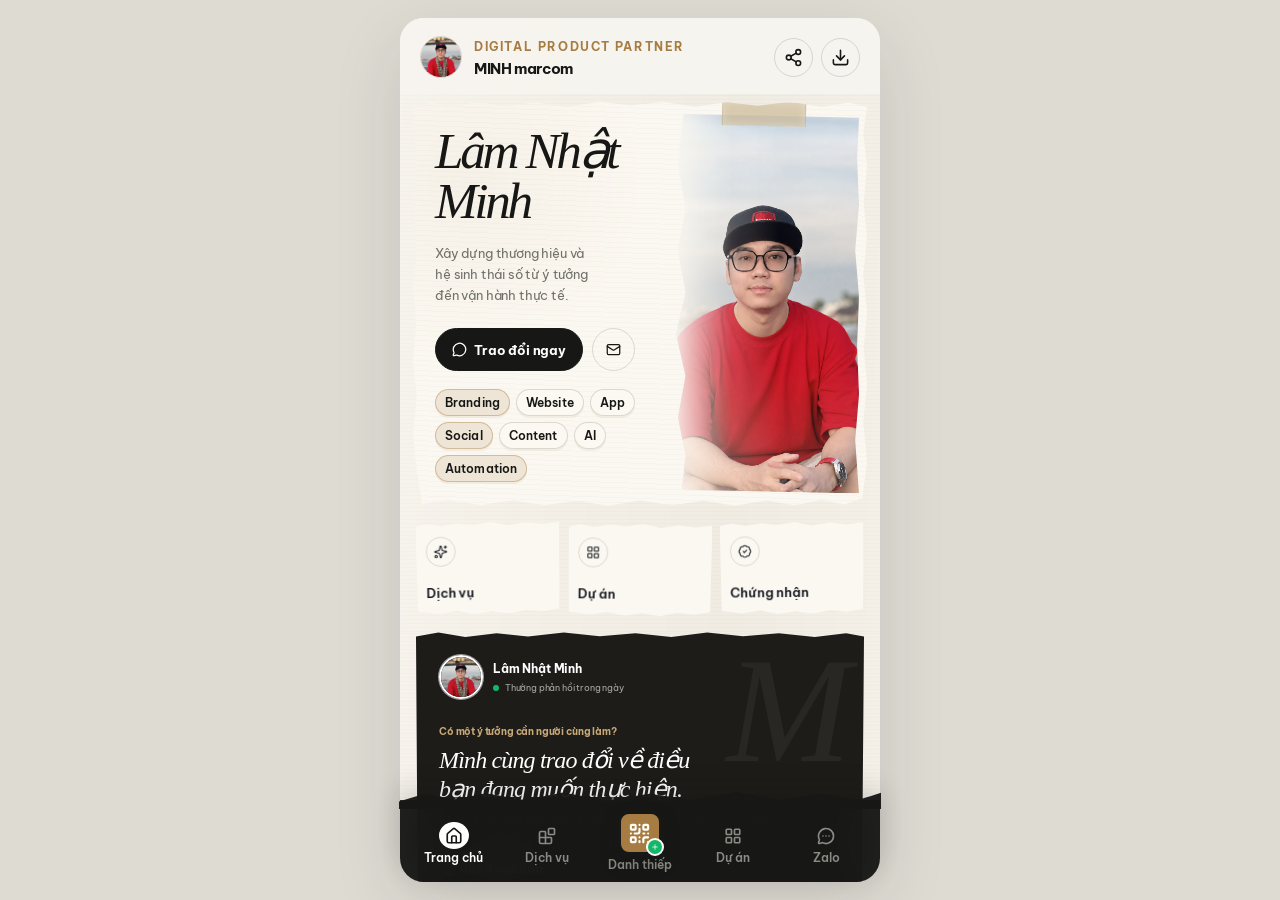
==== commit 9a7ffb0a: "feat: remove assistant chatbot widget" ====
--- a/index.html
+++ b/index.html
@@ -173,8 +173,8 @@
             },
             {
                 "@type": "WebSite",
-                "name": "RIVIU.ASIA",
-                "url": "https://riviu.asia",
+                "name": "MINH.ASIA",
+                "url": "https://minh.asia",
                 "description": "Nền tảng booking voucher du lịch, vé cáp treo, khu vui chơi, show diễn và tour trải nghiệm trên toàn quốc.",
                 "creator": {
                     "@id": "https://lnm.vn/#lam-nhat-minh"
@@ -475,16 +475,16 @@
                     </div>
                 </a>
 
-                <a href="https://riviu.asia" target="_blank" rel="noopener noreferrer" class="project-card">
+                <a href="https://minh.asia" target="_blank" rel="noopener noreferrer" class="project-card">
                     <div class="project-media">
-                        <img src="assets/projects/riviu-asia.jpg" alt="Nền tảng voucher du lịch và vui chơi RIVIU.ASIA" loading="lazy">
+                        <img src="assets/projects/minh-asia.jpg" alt="Nền tảng voucher du lịch và vui chơi MINH.ASIA" loading="lazy">
                     </div>
                     <div class="project-body">
                         <span class="project-category">Du lịch và giải trí</span>
-                        <h3>RIVIU.ASIA</h3>
+                        <h3>MINH.ASIA</h3>
                         <p>Nền tảng booking voucher du lịch, vé cáp treo, khu vui chơi, show diễn và tour trải nghiệm trên toàn quốc.</p>
                         <span class="project-visit">
-                            riviu.asia
+                            minh.asia
                             <i data-lucide="arrow-up-right"></i>
                         </span>
                     </div>
@@ -592,46 +592,7 @@
 
     <div class="app-toast" id="app-toast" role="status" aria-live="polite"></div>
 
-    <div class="chatbot-widget" id="chatbot-widget">
-        <button class="chatbot-dismiss" id="chatbot-dismiss" type="button" aria-label="Ẩn chatbot">
-            <i data-lucide="x"></i>
-        </button>
-        <section class="chatbot-panel" id="chatbot-panel" aria-hidden="true" aria-labelledby="chatbot-title">
-            <div class="chatbot-header">
-                <div class="chatbot-identity">
-                    <img src="assets/chatbot/minh-chatbot.png" alt="">
-                    <span>
-                        <strong id="chatbot-title">MINH hỗ trợ</strong>
-                        <small><i></i> Đang trực tuyến</small>
-                    </span>
-                </div>
-                <button id="chatbot-close" type="button" aria-label="Đóng chatbot"><i data-lucide="x"></i></button>
-            </div>
-            <div class="chatbot-messages" id="chatbot-messages" aria-live="polite">
-                <p class="chat-message bot">Chào bạn, Minh có thể hỗ trợ nội dung nào?</p>
-            </div>
-            <div class="chatbot-quick-actions" aria-label="Lựa chọn hỗ trợ nhanh">
-                <button type="button" data-chat-view="services">Tư vấn dịch vụ</button>
-                <button type="button" data-chat-view="projects">Xem dự án</button>
-                <button type="button" data-chat-view="certificates">Xem chứng nhận</button>
-                <a href="https://zalo.me/0584556556" target="_blank" rel="noopener noreferrer">Nhắn Zalo</a>
-            </div>
-            <form class="chatbot-form" id="chatbot-form">
-                <label class="sr-only" for="chatbot-input">Nội dung cần Minh hỗ trợ</label>
-                <input id="chatbot-input" type="text" maxlength="180" autocomplete="off" placeholder="Nhập nội dung cần hỗ trợ">
-                <button type="submit" aria-label="Gửi nội dung"><i data-lucide="send"></i></button>
-            </form>
-        </section>
-
-        <div class="chatbot-type-bubble" id="chatbot-type-bubble" aria-hidden="true">
-            <span id="chatbot-type-text"></span><i></i>
-        </div>
-
-        <button class="chatbot-character" id="chatbot-toggle" type="button" aria-label="Mở chatbot hỗ trợ" aria-expanded="false">
-            <img src="assets/chatbot/minh-chatbot.png" alt="Nhân vật MINH marcom">
-            <span aria-hidden="true"></span>
-        </button>
-    </div>
+
 
     <div class="modal certificate-modal" id="certificate-modal" aria-hidden="true">
         <div class="certificate-modal-content" role="dialog" aria-modal="true" aria-labelledby="certificate-modal-title">
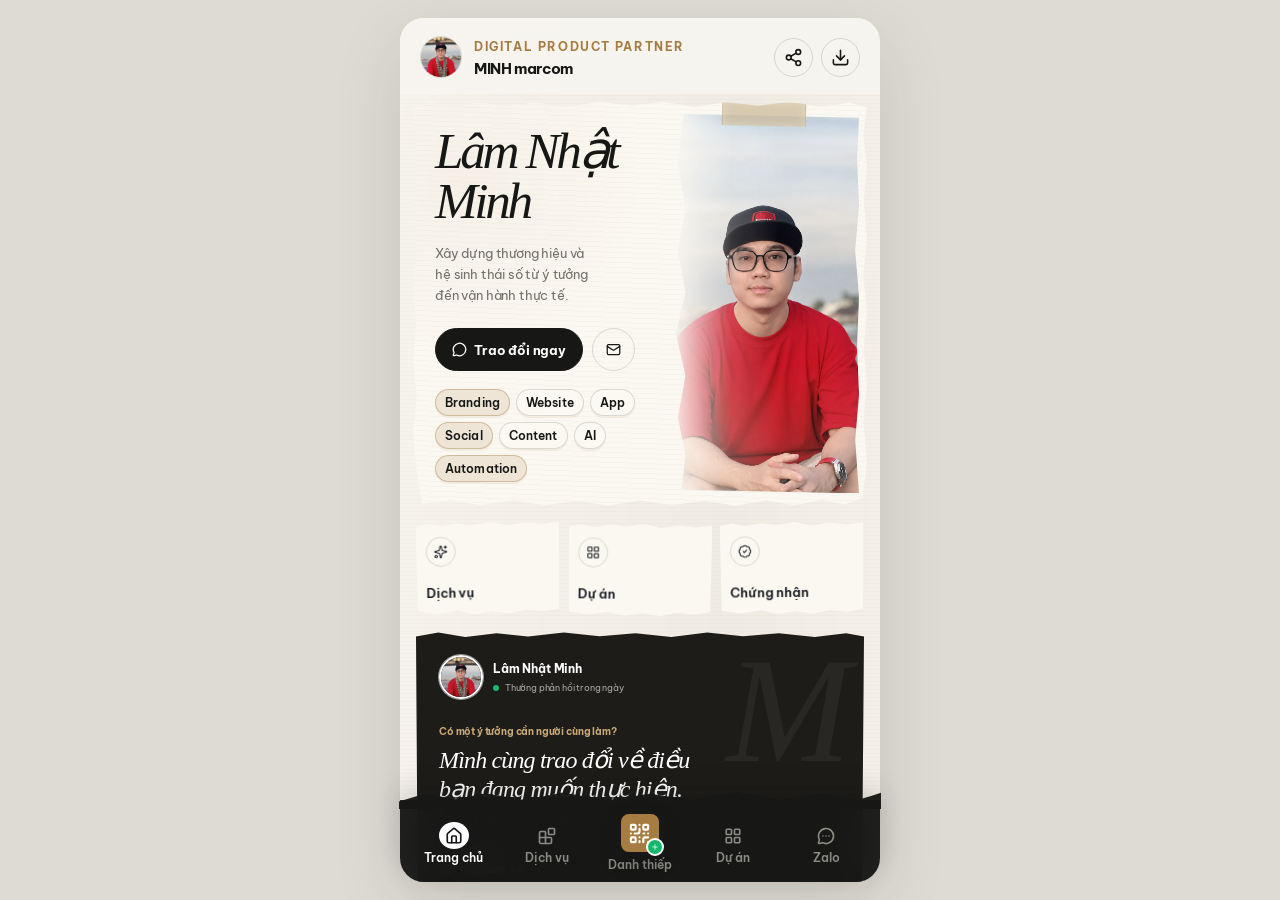
==== commit 33604baf: "chore: remove phone 0584556556 and remove tayninh.lnm.vn project" ====
--- a/index.html
+++ b/index.html
@@ -4,20 +4,21 @@
     <meta charset="UTF-8">
     <meta name="viewport" content="width=device-width, initial-scale=1.0, viewport-fit=cover">
     <title>NHẬT MINH marcom (Lâm Nhật Minh) | Marketing, AI & Dự án số</title>
-    <meta name="description" content="Lâm Nhật Minh (MINH marcom) cung cấp giải pháp Branding, Website, App, Social, Content, AI và Automation. Liên hệ tư vấn: 0584556556.">
+    <meta name="description" content="Lâm Nhật Minh (MINH marcom) cung cấp giải pháp Branding, Website, App, Social, Content, AI và Automation. Liên hệ tư vấn: hi@lnm.vn.">
     <meta name="author" content="Lâm Nhật Minh">
     <meta name="robots" content="index, follow, max-image-preview:large">
+    <meta name="format-detection" content="telephone=no">
     <meta name="theme-color" content="#F7F5EF">
     <meta name="mobile-web-app-capable" content="yes">
     <meta name="apple-mobile-web-app-capable" content="yes">
     <meta name="apple-mobile-web-app-status-bar-style" content="black-translucent">
     <meta name="apple-mobile-web-app-title" content="MINH marcom">
     <link rel="canonical" href="https://lnm.vn/">
-    <link rel="manifest" href="manifest.webmanifest">
+    <link rel="manifest" href="/manifest.webmanifest">
     
     <!-- Favicon -->
-    <link rel="icon" type="image/png" href="assets/avatar.png">
-    <link rel="apple-touch-icon" href="assets/icons/icon-192.png">
+    <link rel="icon" type="image/png" href="/assets/avatar.png">
+    <link rel="apple-touch-icon" href="/assets/icons/icon-192.png">
 
     <!-- Open Graph / Facebook -->
     <meta property="og:type" content="website">
@@ -25,7 +26,7 @@
     <meta property="og:site_name" content="NHẬT MINH marcom">
     <meta property="og:locale" content="vi_VN">
     <meta property="og:title" content="NHẬT MINH marcom (Lâm Nhật Minh)">
-    <meta property="og:description" content="Xây dựng thương hiệu và hệ sinh thái số từ ý tưởng đến vận hành thực tế. Liên hệ: 0584556556.">
+    <meta property="og:description" content="Xây dựng thương hiệu và hệ sinh thái số từ ý tưởng đến vận hành thực tế. Liên hệ email: hi@lnm.vn.">
     <meta property="og:image" content="https://lnm.vn/assets/background.jpg">
     <meta property="og:image:alt" content="NHẬT MINH marcom - Lâm Nhật Minh">
 
@@ -33,7 +34,7 @@
     <meta property="twitter:card" content="summary_large_image">
     <meta property="twitter:url" content="https://lnm.vn/">
     <meta property="twitter:title" content="NHẬT MINH marcom (Lâm Nhật Minh)">
-    <meta property="twitter:description" content="Xây dựng thương hiệu và hệ sinh thái số từ ý tưởng đến vận hành thực tế. Liên hệ: 0584556556.">
+    <meta property="twitter:description" content="Xây dựng thương hiệu và hệ sinh thái số từ ý tưởng đến vận hành thực tế. Liên hệ email: hi@lnm.vn.">
     <meta property="twitter:image" content="https://lnm.vn/assets/background.jpg">
     <meta property="twitter:image:alt" content="NHẬT MINH marcom - Lâm Nhật Minh">
 
@@ -45,7 +46,7 @@
         "url": "https://lnm.vn/",
         "name": "NHẬT MINH marcom - Lâm Nhật Minh",
         "inLanguage": "vi-VN",
-        "dateModified": "2026-08-15T07:30:00+07:00",
+        "dateModified": "2026-10-30T08:00:00+07:00",
         "mainEntity": {
             "@type": "Person",
             "@id": "https://lnm.vn/#lam-nhat-minh",
@@ -60,10 +61,9 @@
             "image": "https://lnm.vn/assets/avatar-clean.png",
             "description": "Lâm Nhật Minh, được biết đến với tên NHẬT MINH marcom và MINH marcom, hoạt động trong lĩnh vực Marketing, AI và phát triển các sản phẩm số.",
             "email": "mailto:hi@lnm.vn",
-            "telephone": "+84584556556",
             "contactPoint": {
                 "@type": "ContactPoint",
-                "telephone": "+84584556556",
+                "email": "hi@lnm.vn",
                 "contactType": "customer service",
                 "availableLanguage": "Vietnamese"
             },
@@ -75,131 +75,47 @@
                 "Truyền thông số",
                 "Phát triển sản phẩm số"
             ],
-            "hasCredential": [
-                {
-                    "@type": "EducationalOccupationalCredential",
-                    "name": "Marketing with Canva",
-                    "credentialCategory": "Certificate",
-                    "recognizedBy": { "@type": "Organization", "name": "Canva Design School" }
-                },
-                {
-                    "@type": "EducationalOccupationalCredential",
-                    "name": "Canva for Work",
-                    "credentialCategory": "Certificate",
-                    "recognizedBy": { "@type": "Organization", "name": "Canva Design School" }
-                },
-                {
-                    "@type": "EducationalOccupationalCredential",
-                    "name": "The Field Guide to Human-Centered Design",
-                    "credentialCategory": "Certificate",
-                    "recognizedBy": { "@type": "Organization", "name": "Canva Design School" }
-                },
-                {
-                    "@type": "EducationalOccupationalCredential",
-                    "name": "AI in the Classroom",
-                    "credentialCategory": "Certificate",
-                    "recognizedBy": { "@type": "Organization", "name": "Canva Design School" }
-                },
-                {
-                    "@type": "EducationalOccupationalCredential",
-                    "name": "Gemini Certified Educator",
-                    "credentialCategory": "Professional Certificate",
-                    "recognizedBy": { "@type": "Organization", "name": "Google for Education" }
-                }
-            ],
             "sameAs": [
                 "https://www.facebook.com/nhatminh1911/",
-                "https://zalo.me/0584556556",
                 "https://www.threads.com/@nhatminhmarcom"
             ]
         },
         "hasPart": [
             {
-                "@type": "SoftwareApplication",
-                "name": "NABADEN",
-                "url": "https://app.nabaden.vn",
-                "creator": {
-                    "@id": "https://lnm.vn/#lam-nhat-minh"
-                }
-            },
-            {
-                "@type": "WebSite",
-                "name": "Mãng Cầu Bà Đen",
-                "url": "https://mangcaubaden.vn",
-                "description": "Website thương hiệu, kiến thức sản phẩm và kết nối mua hàng mãng cầu Bà Đen Tây Ninh chính gốc.",
-                "creator": {
-                    "@id": "https://lnm.vn/#lam-nhat-minh"
-                }
-            },
-            {
-                "@type": "SoftwareApplication",
-                "name": "Khám Phá Tây Ninh",
-                "url": "https://tayninh.lnm.vn",
-                "creator": {
-                    "@id": "https://lnm.vn/#lam-nhat-minh"
-                }
-            },
-            {
-                "@type": "SoftwareApplication",
-                "name": "Núi Bà Đen",
-                "url": "https://nuibaden.lnm.vn",
-                "creator": {
-                    "@id": "https://lnm.vn/#lam-nhat-minh"
-                }
-            },
-            {
-                "@type": "WebSite",
-                "name": "NATUS CLEAN",
-                "url": "https://natus.lnm.vn/",
-                "creator": {
-                    "@id": "https://lnm.vn/#lam-nhat-minh"
-                }
-            },
-            {
-                "@type": "WebSite",
-                "name": "VICATRA",
-                "url": "https://vicatra.com/",
-                "creator": {
-                    "@id": "https://lnm.vn/#lam-nhat-minh"
-                }
+                "@type": "CollectionPage",
+                "name": "Dự án thực tế",
+                "url": "https://lnm.vn/du-an/"
             },
             {
                 "@type": "CollectionPage",
-                "name": "Thế Giới Chay x VICATRA",
-                "url": "https://vicatra.com/the-gioi-chay",
-                "creator": {
-                    "@id": "https://lnm.vn/#lam-nhat-minh"
-                }
+                "name": "Dịch vụ & Báo giá",
+                "url": "https://lnm.vn/dich-vu/"
             },
             {
-                "@type": "WebSite",
-                "name": "MINH.ASIA",
-                "url": "https://minh.asia",
-                "description": "Nền tảng booking voucher du lịch, vé cáp treo, khu vui chơi, show diễn và tour trải nghiệm trên toàn quốc.",
-                "creator": {
-                    "@id": "https://lnm.vn/#lam-nhat-minh"
-                }
+                "@type": "AboutPage",
+                "name": "Chứng nhận chuyên môn",
+                "url": "https://lnm.vn/chung-nhan/"
             }
         ]
     }
     </script>
 
-    <link rel="stylesheet" href="style.css?v=2014">
-    <link rel="stylesheet" href="modern.css?v=2014">
-    <link rel="stylesheet" href="app-redesign.css?v=2015">
-    <!-- Google Font: Be Vietnam Pro (Chuẩn Việt hoá) -->
+    <link rel="stylesheet" href="/style.css?v=2015">
+    <link rel="stylesheet" href="/modern.css?v=2015">
+    <link rel="stylesheet" href="/app-redesign.css?v=2017">
+    <!-- Google Font: Be Vietnam Pro -->
     <link rel="preconnect" href="https://fonts.googleapis.com">
     <link rel="preconnect" href="https://fonts.gstatic.com" crossorigin>
     <link href="https://fonts.googleapis.com/css2?family=Be+Vietnam+Pro:ital,wght@0,300;0,400;0,500;0,600;0,700;0,800;1,400;1,600&display=swap" rel="stylesheet">
     <!-- Lucide Icons -->
-    <script src="assets/vendor/lucide.min.js"></script>
+    <script src="/assets/vendor/lucide.min.js"></script>
 </head>
-<body>
+<body data-page="home">
     <div class="container" id="top">
         <header class="home-dashboard app-view is-active" id="home" data-view="home">
             <div class="app-bar">
-                <a class="app-identity app-greeting" href="#home" aria-label="Về màn hình chính">
-                    <img src="assets/avatar.png" alt="" aria-hidden="true">
+                <a class="app-identity app-greeting" href="/" aria-label="Về màn hình chính">
+                    <img src="/assets/avatar.png" alt="" aria-hidden="true">
                     <span>
                         <small>Digital product partner</small>
                         <strong>MINH marcom</strong>
@@ -220,7 +136,7 @@
                     <h1 id="profile-name">Lâm Nhật Minh</h1>
                     <p>Xây dựng thương hiệu và hệ sinh thái số từ ý tưởng đến vận hành thực tế.</p>
                     <div class="spotlight-actions">
-                        <a href="https://zalo.me/0584556556" target="_blank" rel="noopener noreferrer">
+                        <a href="#" data-zalo-link target="_blank" rel="nofollow noopener noreferrer" data-nosnippet>
                             <i data-lucide="message-circle"></i>
                             <span>Trao đổi ngay</span>
                         </a>
@@ -239,20 +155,20 @@
                     </div>
                 </div>
                 <div class="spotlight-portrait">
-                    <img src="assets/avatar-clean.png" alt="Lâm Nhật Minh - MINH marcom">
+                    <img src="/assets/avatar-clean.png" alt="Lâm Nhật Minh - MINH marcom">
                 </div>
             </section>
 
             <nav class="category-tabs" aria-label="Danh mục nội dung">
-                <a href="#services">
+                <a href="/dich-vu/">
                     <span><i data-lucide="sparkles"></i></span>
                     <strong>Dịch vụ</strong>
                 </a>
-                <a href="#projects">
+                <a href="/du-an/">
                     <span><i data-lucide="layout-grid"></i></span>
                     <strong>Dự án</strong>
                 </a>
-                <a href="#certificates">
+                <a href="/chung-nhan/">
                     <span><i data-lucide="badge-check"></i></span>
                     <strong>Chứng nhận</strong>
                 </a>
@@ -260,312 +176,38 @@
         </header>
 
         <main class="app-content">
-        <section class="services-section app-view" id="services" data-view="services" aria-labelledby="services-title">
-            <div class="view-topbar">
-                <a href="#home" aria-label="Về màn hình chính"><i data-lucide="chevron-left"></i></a>
-                <strong>Dịch vụ</strong>
-                <button class="view-cart-button" id="cart-open" type="button" aria-label="Mở giỏ hàng">
-                    <i data-lucide="shopping-bag"></i>
-                    <span id="cart-count">0</span>
-                </button>
-            </div>
-            <div class="section-heading">
-                <div>
-                    <span>Chọn điều phù hợp với bạn</span>
-                    <h2 id="services-title">Bạn muốn bắt đầu từ đâu?</h2>
-                </div>
-            </div>
-
-            <div class="pricing-list">
-                <article class="pricing-card pricing-card-featured" data-product-card="prompt">
-                    <span class="pricing-card-top">
-                        <span class="pricing-icon"><i data-lucide="sparkles"></i></span>
-                        <span class="pricing-tag">Dành cho cá nhân</span>
+            <section class="project-cta app-view is-active" aria-labelledby="project-cta-title">
+                <div class="cta-person">
+                    <img src="/assets/avatar.png" alt="Lâm Nhật Minh">
+                    <span>
+                        <strong>Lâm Nhật Minh</strong>
+                        <small><i></i> Thường phản hồi trong ngày</small>
                     </span>
-                    <span class="pricing-copy">
-                        <strong>Cộng đồng Prompt AI</strong>
-                        <small>Kho prompt thực chiến và cộng đồng hỗ trợ trong 12 tháng.</small>
-                    </span>
-                    <span class="service-price"><strong>199.000đ</strong><small>/ năm</small></span>
-                    <span class="pricing-benefits">
-                        <span><i data-lucide="check"></i> Prompt cập nhật liên tục</span>
-                        <span><i data-lucide="check"></i> Vào group ngay sau thanh toán</span>
-                    </span>
-                    <button class="cart-add-button" type="button" data-cart-add="prompt" aria-pressed="false">
-                        <i data-lucide="shopping-cart"></i>
-                        <span>Thêm vào giỏ</span>
-                    </button>
-                </article>
-
-                <article class="pricing-card" data-product-card="enterprise">
-                    <span class="pricing-card-top">
-                        <span class="pricing-icon"><i data-lucide="briefcase-business"></i></span>
-                        <span class="pricing-tag pricing-tag-neutral">Dành cho đội ngũ</span>
-                    </span>
-                    <span class="pricing-copy">
-                        <strong>Tư vấn ứng dụng AI</strong>
-                        <small>Phân tích nhu cầu, xây lộ trình và hướng dẫn đội ngũ triển khai.</small>
-                    </span>
-                    <span class="service-price"><strong>4.999.000đ</strong><small>/ gói</small></span>
-                    <span class="pricing-benefits">
-                        <span><i data-lucide="check"></i> Lộ trình theo hoạt động thực tế</span>
-                        <span><i data-lucide="check"></i> Prompt mẫu theo ngành</span>
-                    </span>
-                    <button class="cart-add-button" type="button" data-cart-add="enterprise" aria-pressed="false">
-                        <i data-lucide="shopping-cart"></i>
-                        <span>Thêm vào giỏ</span>
-                    </button>
-                </article>
-            </div>
-
-            <div class="community-panel">
-                <div class="community-panel-heading">
-                    <div>
-                        <span>Tham gia miễn phí</span>
-                        <h3>Chọn cộng đồng phù hợp</h3>
-                        <p>Kết nối, hỏi đáp và cập nhật kiến thức cùng MINH.</p>
-                    </div>
-                    <i data-lucide="users-round"></i>
-                </div>
-                <div class="community-links">
-                    <a class="community-choice community-zalo" href="https://zalo.me/g/s7jxcab2lvaaqfnx6apl" target="_blank" rel="noopener noreferrer">
-                        <span class="community-choice-icon"><i data-lucide="message-circle"></i></span>
-                        <span class="community-choice-copy">
-                            <small>Zalo</small>
-                            <strong>Cộng đồng Học AI</strong>
-                            <em>Trao đổi nhanh và nhận cập nhật mới.</em>
-                        </span>
-                        <span class="community-choice-action">Tham gia <i data-lucide="arrow-up-right"></i></span>
+                </div>
+                <div class="cta-copy">
+                    <span>Có một ý tưởng cần người cùng làm?</span>
+                    <h2 id="project-cta-title">Mình cùng trao đổi về điều bạn đang muốn thực hiện.</h2>
+                    <p>Chia sẻ nhu cầu của bạn về website, Marketing, AI hoặc tự động hóa. Minh sẽ phản hồi bằng một hướng đi cụ thể.</p>
+                    <a class="cta-email" href="mailto:hi@lnm.vn" aria-label="Gửi email cho Lâm Nhật Minh qua hi@lnm.vn">
+                        <i data-lucide="mail"></i>
+                        <span>hi@lnm.vn</span>
                     </a>
-                    <a class="community-choice community-facebook" href="https://www.facebook.com/groups/2242526269439377" target="_blank" rel="noopener noreferrer">
-                        <span class="community-choice-icon"><i data-lucide="book-open"></i></span>
-                        <span class="community-choice-copy">
-                            <small>Facebook</small>
-                            <strong>Cộng đồng Thực chiến AI</strong>
-                            <em>Xem bài chia sẻ và thảo luận chuyên sâu.</em>
-                        </span>
-                        <span class="community-choice-action">Tham gia <i data-lucide="arrow-up-right"></i></span>
-                    </a>
-                </div>
-            </div>
-
-            <a class="section-bridge" href="#projects">
-                <span><small>Tiếp theo</small><strong>Xem những sản phẩm đã chạy thật</strong></span>
-                <i data-lucide="arrow-down"></i>
-            </a>
-        </section>
-
-        <section class="projects-feature app-view" id="projects" data-view="projects" aria-labelledby="projects-title">
-            <div class="view-topbar">
-                <a href="#home" aria-label="Về màn hình chính"><i data-lucide="chevron-left"></i></a>
-                <strong>Dự án</strong>
-                <span>08 sản phẩm</span>
-            </div>
-            <div class="projects-heading">
-                <div>
-                    <span class="projects-eyebrow">08 sản phẩm đã vận hành</span>
-                    <h2 id="projects-title">Dự án thực hiện bằng Vibe Coding</h2>
-                </div>
-                <span class="projects-count" aria-label="8 dự án">08</span>
-            </div>
-
-            <div class="project-list">
-                <a href="https://app.nabaden.vn" target="_blank" rel="noopener noreferrer" class="project-card">
-                    <div class="project-media">
-                        <img src="assets/projects/nabaden-app.png" alt="Giao diện dự án NABADEN" loading="lazy">
-                    </div>
-                    <div class="project-body">
-                        <span class="project-category">Nông sản và OCOP</span>
-                        <h3>NABADEN</h3>
-                        <p>Ứng dụng giới thiệu sản phẩm, trải nghiệm và tin tức từ vùng mãng cầu Bà Đen chính gốc Tây Ninh.</p>
-                        <span class="project-visit">
-                            app.nabaden.vn
-                            <i data-lucide="arrow-up-right"></i>
-                        </span>
-                    </div>
-                </a>
-
-                <a href="https://mangcaubaden.vn" target="_blank" rel="noopener noreferrer" class="project-card">
-                    <div class="project-media">
-                        <img src="assets/projects/mangcaubaden-app.jpg" alt="Giao diện website Mãng Cầu Bà Đen" loading="lazy">
-                    </div>
-                    <div class="project-body">
-                        <span class="project-category">Nông sản và OCOP</span>
-                        <h3>Mãng Cầu Bà Đen</h3>
-                        <p>Website thương hiệu, kiến thức sản phẩm và kết nối mua hàng mãng cầu Bà Đen Tây Ninh chính gốc.</p>
-                        <span class="project-visit">
-                            mangcaubaden.vn
-                            <i data-lucide="arrow-up-right"></i>
-                        </span>
-                    </div>
-                </a>
-
-                <a href="https://tayninh.lnm.vn" target="_blank" rel="noopener noreferrer" class="project-card">
-                    <div class="project-media">
-                        <img src="assets/projects/tayninh-app.png" alt="Giao diện ứng dụng Khám Phá Tây Ninh" loading="lazy">
-                    </div>
-                    <div class="project-body">
-                        <span class="project-category">Nền tảng du lịch số</span>
-                        <h3>Khám Phá Tây Ninh</h3>
-                        <p>Nền tảng khám phá điểm đến, đặt tour, vé cáp treo và dịch vụ thuê xe tại Tây Ninh.</p>
-                        <span class="project-visit">
-                            tayninh.lnm.vn
-                            <i data-lucide="arrow-up-right"></i>
-                        </span>
-                    </div>
-                </a>
-
-                <a href="https://nuibaden.lnm.vn" target="_blank" rel="noopener noreferrer" class="project-card">
-                    <div class="project-media">
-                        <img src="assets/projects/nuibaden-app.png" alt="Giao diện dự án Núi Bà Đen" loading="lazy">
-                    </div>
-                    <div class="project-body">
-                        <span class="project-category">Du lịch và đặt vé</span>
-                        <h3>Núi Bà Đen</h3>
-                        <p>Ứng dụng đặt vé QR, xem lịch vận hành và khám phá các tuyến cáp treo Núi Bà Đen.</p>
-                        <span class="project-visit">
-                            nuibaden.lnm.vn
-                            <i data-lucide="arrow-up-right"></i>
-                        </span>
-                    </div>
-                </a>
-
-                <a href="https://natus.lnm.vn/" target="_blank" rel="noopener noreferrer" class="project-card">
-                    <div class="project-media">
-                        <img src="assets/projects/natus-clean.png" alt="Website sản phẩm tẩy đa năng NATUS CLEAN" loading="lazy">
-                    </div>
-                    <div class="project-body">
-                        <span class="project-category">Website giới thiệu sản phẩm</span>
-                        <h3>NATUS CLEAN</h3>
-                        <p>Website giới thiệu sản phẩm tẩy đa năng NATUS CLEAN 10X và giải pháp làm sạch toàn diện.</p>
-                        <span class="project-visit">
-                            natus.lnm.vn
-                            <i data-lucide="arrow-up-right"></i>
-                        </span>
-                    </div>
-                </a>
-
-                <a href="https://vicatra.com/" target="_blank" rel="noopener noreferrer" class="project-card">
-                    <div class="project-media">
-                        <img src="assets/projects/vicatra.jpg" alt="Website xúc tiến thương mại VICATRA" loading="lazy">
-                    </div>
-                    <div class="project-body">
-                        <span class="project-category">Xúc tiến thương mại quốc tế</span>
-                        <h3>VICATRA</h3>
-                        <p>Nền tảng hỗ trợ doanh nghiệp Việt đưa sản phẩm vào siêu thị, kênh bán lẻ và mạng lưới đối tác tại Campuchia.</p>
-                        <span class="project-visit">
-                            vicatra.com
-                            <i data-lucide="arrow-up-right"></i>
-                        </span>
-                    </div>
-                </a>
-
-                <a href="https://vicatra.com/the-gioi-chay" target="_blank" rel="noopener noreferrer" class="project-card">
-                    <div class="project-media">
-                        <img src="assets/projects/the-gioi-chay.webp" alt="Catalog sản phẩm Thế Giới Chay trên VICATRA" loading="lazy">
-                    </div>
-                    <div class="project-body">
-                        <span class="project-category">Catalog thương mại điện tử</span>
-                        <h3>Thế Giới Chay x VICATRA</h3>
-                        <p>Catalog sản phẩm chay Việt phục vụ giới thiệu sản phẩm, kết nối kênh bán lẻ và nhận yêu cầu báo giá sỉ.</p>
-                        <span class="project-visit">
-                            vicatra.com/the-gioi-chay
-                            <i data-lucide="arrow-up-right"></i>
-                        </span>
-                    </div>
-                </a>
-
-                <a href="https://minh.asia" target="_blank" rel="noopener noreferrer" class="project-card">
-                    <div class="project-media">
-                        <img src="assets/projects/minh-asia.jpg" alt="Nền tảng voucher du lịch và vui chơi MINH.ASIA" loading="lazy">
-                    </div>
-                    <div class="project-body">
-                        <span class="project-category">Du lịch và giải trí</span>
-                        <h3>MINH.ASIA</h3>
-                        <p>Nền tảng booking voucher du lịch, vé cáp treo, khu vui chơi, show diễn và tour trải nghiệm trên toàn quốc.</p>
-                        <span class="project-visit">
-                            minh.asia
-                            <i data-lucide="arrow-up-right"></i>
-                        </span>
-                    </div>
-                </a>
-            </div>
-        </section>
-
-        <section class="certificates-section app-view" id="certificates" data-view="certificates" aria-labelledby="certificates-title">
-            <div class="view-topbar">
-                <a href="#home" aria-label="Về màn hình chính"><i data-lucide="chevron-left"></i></a>
-                <strong>Chứng nhận</strong>
-                <span>05 chứng nhận</span>
-            </div>
-            <div class="certificates-heading">
-                <div>
-                    <span>Học để làm tốt hơn mỗi ngày</span>
-                    <h2 id="certificates-title">Nền tảng chuyên môn</h2>
-                </div>
-                <span class="certificate-count">05</span>
-            </div>
-
-            <div class="certificate-grid">
-                <button class="certificate-card" type="button" data-certificate-image="assets/certificates/marketing-with-canva.png" data-certificate-title="Marketing with Canva">
-                    <span class="certificate-image"><img src="assets/certificates/marketing-with-canva.png" alt="Chứng nhận Marketing with Canva của Lâm Nhật Minh" loading="lazy"></span>
-                    <span class="certificate-info"><strong>Marketing with Canva</strong><small>Canva Design School</small></span>
-                </button>
-
-                <button class="certificate-card" type="button" data-certificate-image="assets/certificates/canva-for-work.png" data-certificate-title="Canva for Work">
-                    <span class="certificate-image"><img src="assets/certificates/canva-for-work.png" alt="Chứng nhận Canva for Work của Lâm Nhật Minh" loading="lazy"></span>
-                    <span class="certificate-info"><strong>Canva for Work</strong><small>Canva Design School</small></span>
-                </button>
-
-                <button class="certificate-card" type="button" data-certificate-image="assets/certificates/human-centered-design.png" data-certificate-title="Human-Centered Design">
-                    <span class="certificate-image"><img src="assets/certificates/human-centered-design.png" alt="Chứng nhận Human-Centered Design của Lâm Nhật Minh" loading="lazy"></span>
-                    <span class="certificate-info"><strong>Human-Centered Design</strong><small>Canva Design School</small></span>
-                </button>
-
-                <button class="certificate-card" type="button" data-certificate-image="assets/certificates/ai-in-the-classroom.png" data-certificate-title="AI in the Classroom">
-                    <span class="certificate-image"><img src="assets/certificates/ai-in-the-classroom.png" alt="Chứng nhận AI in the Classroom của Lâm Nhật Minh" loading="lazy"></span>
-                    <span class="certificate-info"><strong>AI in the Classroom</strong><small>Canva Design School</small></span>
-                </button>
-
-                <button class="certificate-card certificate-card-featured" type="button" data-certificate-image="assets/certificates/accredible-certificate.png" data-certificate-title="Gemini Certified Educator">
-                    <span class="certificate-image"><img src="assets/certificates/accredible-certificate.png" alt="Chứng nhận Gemini Certified Educator của Lâm Nhật Minh" loading="lazy"></span>
-                    <span class="certificate-info"><strong>Gemini Certified Educator</strong><small>Google for Education · Hiệu lực đến 2028</small></span>
-                </button>
-            </div>
-        </section>
-
-        <section class="project-cta app-view is-active" data-view="home" aria-labelledby="project-cta-title">
-            <div class="cta-person">
-                <img src="assets/avatar.png" alt="Lâm Nhật Minh">
-                <span>
-                    <strong>Lâm Nhật Minh</strong>
-                    <small><i></i> Thường phản hồi trong ngày</small>
-                </span>
-            </div>
-            <div class="cta-copy">
-                <span>Có một ý tưởng cần người cùng làm?</span>
-                <h2 id="project-cta-title">Mình cùng trao đổi về điều bạn đang muốn thực hiện.</h2>
-                <p>Chia sẻ nhu cầu của bạn về website, Marketing, AI hoặc tự động hóa. Minh sẽ phản hồi bằng một hướng đi cụ thể.</p>
-                <a class="cta-phone" href="tel:+84584556556" aria-label="Gọi Lâm Nhật Minh theo số 0584556556">
-                    <i data-lucide="phone"></i>
-                    <span>0584556556</span>
-                </a>
-            </div>
-            <a href="https://zalo.me/0584556556" target="_blank" rel="noopener noreferrer" class="cta-button">
-                <span>Nhắn Minh qua Zalo</span>
-                <i data-lucide="message-circle"></i>
-            </a>
-        </section>
+                </div>
+                <a href="#" data-zalo-link target="_blank" rel="nofollow noopener noreferrer" data-nosnippet class="cta-button">
+                    <span>Nhắn Minh qua Zalo</span>
+                    <i data-lucide="message-circle"></i>
+                </a>
+            </section>
         </main>
 
         <!-- Sticky Footer -->
         <footer class="footer-nav" aria-label="Điều hướng chính">
-            <a href="#home" class="nav-item active" data-nav-view="home" aria-label="Trang chủ">
+            <a href="/" class="nav-item active" aria-label="Trang chủ" aria-current="page">
                 <span class="nav-icon-shell"><i data-lucide="house" class="nav-icon"></i></span>
                 <span>Trang chủ</span>
             </a>
 
-            <a href="#services" class="nav-item" data-nav-view="services" aria-label="Dịch vụ">
+            <a href="/dich-vu/" class="nav-item" aria-label="Dịch vụ">
                 <span class="nav-icon-shell"><i data-lucide="blocks" class="nav-icon"></i></span>
                 <span>Dịch vụ</span>
             </a>
@@ -578,12 +220,12 @@
                 <span>Danh thiếp</span>
             </button>
 
-            <a href="#projects" class="nav-item" data-nav-view="projects" aria-label="Dự án">
+            <a href="/du-an/" class="nav-item" aria-label="Dự án">
                 <span class="nav-icon-shell"><i data-lucide="layout-grid" class="nav-icon"></i></span>
                 <span>Dự án</span>
             </a>
 
-            <a href="https://zalo.me/0584556556" target="_blank" rel="noopener noreferrer" class="nav-item" aria-label="Nhắn Zalo">
+            <a href="#" data-zalo-link target="_blank" rel="nofollow noopener noreferrer" data-nosnippet class="nav-item" aria-label="Nhắn Zalo">
                 <span class="nav-icon-shell"><i data-lucide="message-circle-more" class="nav-icon"></i></span>
                 <span>Zalo</span>
             </a>
@@ -592,198 +234,9 @@
 
     <div class="app-toast" id="app-toast" role="status" aria-live="polite"></div>
 
-
-
-    <div class="modal certificate-modal" id="certificate-modal" aria-hidden="true">
-        <div class="certificate-modal-content" role="dialog" aria-modal="true" aria-labelledby="certificate-modal-title">
-            <div class="certificate-modal-header">
-                <h2 id="certificate-modal-title">Chứng nhận</h2>
-                <button id="certificate-close" type="button" aria-label="Đóng chứng nhận"><i data-lucide="x"></i></button>
-            </div>
-            <div class="certificate-modal-image">
-                <img id="certificate-preview" src="" alt="">
-            </div>
-        </div>
-    </div>
-
-    <div class="modal cart-modal" id="cart-modal" aria-hidden="true">
-        <div class="modal-content cart-modal-content" role="dialog" aria-modal="true" aria-labelledby="cart-title">
-            <div class="cart-modal-header">
-                <div>
-                    <small>Dịch vụ đã chọn</small>
-                    <h2 id="cart-title">Giỏ hàng</h2>
-                </div>
-                <button id="cart-close" type="button" aria-label="Đóng giỏ hàng"><i data-lucide="x"></i></button>
-            </div>
-            <div class="cart-items" id="cart-items"></div>
-            <div class="cart-empty" id="cart-empty">
-                <i data-lucide="shopping-bag"></i>
-                <strong>Giỏ hàng đang trống</strong>
-                <p>Chọn một dịch vụ phù hợp để tiếp tục.</p>
-            </div>
-            <div class="cart-total" id="cart-total" hidden>
-                <span>Tổng giá trị</span>
-                <strong id="cart-total-value">0đ</strong>
-            </div>
-        </div>
-    </div>
-
-    <!-- Payment Modal -->
-    <div class="modal" id="payment-modal">
-        <div class="modal-content payment-modal-content">
-            <h2 id="modal-title" style="font-size: 20px; margin-bottom: 12px; text-align: center; color: var(--text-main);">Tham gia cộng đồng Prompt AI</h2>
-            
-            <!-- Bước 1: Quyền lợi -->
-            <div id="benefits-step">
-                <div class="benefit-list">
-                    <p style="font-weight: 700; margin-bottom: 10px; color: #0A84FF; font-size: 15px;">Bạn sẽ nhận được:</p>
-                    <ul style="list-style: none;">
-                        <li class="benefit-item">
-                            <i data-lucide="check-circle-2"></i>
-                            <span>Prompt mới cập nhật thường xuyên.</span>
-                        </li>
-                        <li class="benefit-item">
-                            <i data-lucide="check-circle-2"></i>
-                            <span>Prompt theo từng chủ đề chuyên sâu.</span>
-                        </li>
-                        <li class="benefit-item">
-                            <i data-lucide="check-circle-2"></i>
-                            <span>Hướng dẫn cách dùng prompt hiệu quả.</span>
-                        </li>
-                        <li class="benefit-item">
-                            <i data-lucide="check-circle-2"></i>
-                            <span>Quyền truy cập group trong 12 tháng.</span>
-                        </li>
-                    </ul>
-                </div>
-                <button id="start-register-btn" class="btn-primary" style="width: 100%; background: #0A84FF; padding: 14px; margin-bottom: 0;">Đăng ký & Thanh toán ngay</button>
-            </div>
-
-            <!-- Bước 2: Nhập thông tin -->
-            <div id="zalo-verify-step" style="display: none; text-align: center;">
-                <p style="font-size: 14px; margin-bottom: 15px; color: #636e72;">Nhập thông tin để nhận link Group Zalo:</p>
-                <input type="text" id="user-name" placeholder="Họ và tên của bạn..." style="width: 100%; padding: 12px; border: 2px solid #eee; border-radius: 10px; font-size: 16px; margin-bottom: 12px; text-align: center; outline: none; transition: border-color 0.3s;">
-                <input type="tel" id="user-zalo-phone" placeholder="Số điện thoại Zalo..." style="width: 100%; padding: 12px; border: 2px solid #eee; border-radius: 10px; font-size: 16px; margin-bottom: 5px; text-align: center; outline: none; transition: border-color 0.3s;">
-                <p id="phone-error" style="display: none; color: #d63031; font-size: 12px; margin-bottom: 15px; font-weight: 600;">⚠️ Số điện thoại này đã đăng ký!</p>
-                <div style="display: flex; gap: 10px; margin-top: 15px;">
-                    <button id="back-to-benefits" style="flex: 1; padding: 12px; border: 1px solid #eee; border-radius: 10px; background: #f8f9fa; color: #666; font-weight: 600; cursor: pointer;">Quay lại</button>
-                    <button id="confirm-zalo-btn" class="btn-primary" style="flex: 2; margin-bottom: 0; background: #0A84FF; padding: 14px;">Tiếp tục</button>
-                </div>
-            </div>
-
-            <!-- Bước 3: Thanh toán -->
-            <div id="payment-details" style="display: none; text-align: center;">
-                <div class="payment-grid">
-                    <div class="amount-box">
-                        <p style="font-size: 11px; color: #43627A; font-weight: 700; margin-bottom: 2px;">Số tiền cần chuyển</p>
-                        <p style="font-size: 22px; color: #0A84FF; font-weight: 800; line-height: 1;">199.000đ</p>
-                    </div>
-                </div>
-
-                <div style="background: #FFF5F5; border: 1px solid #FFDada; padding: 12px; border-radius: 12px; margin-bottom: 15px; text-align: left;">
-                    <p style="color: #d63031; font-weight: 700; font-size: 13px; margin-bottom: 6px; display: flex; align-items: center; gap: 6px;">
-                        <i data-lucide="alert-triangle" style="width: 16px; height: 16px;"></i>
-                        LƯU Ý QUAN TRỌNG:
-                    </p>
-                    <ul style="list-style: none; font-size: 12px; color: #444; line-height: 1.5;">
-                        <li style="margin-bottom: 4px;">• <b>Giữ nguyên màn hình này</b> cho đến khi thành công.</li>
-                        <li style="margin-bottom: 4px;">• Chuyển <b>đúng số tiền & nội dung</b> để được duyệt.</li>
-                        <li style="margin-bottom: 4px;">• <b>Mẹo:</b> Hãy <b>chụp màn hình QR</b> và chọn ảnh từ thư viện trong app Ngân hàng để chính xác 100%.</li>
-                        <li style="margin-top: 8px; color: #d63031; font-weight: 600;">⚠️ Vui lòng kiểm tra kỹ nội dung và số tiền trước khi chuyển khoản. Mọi giao dịch chuyển sai nội dung hoặc sai số tiền sẽ không được hoàn lại vì bất kỳ lý do nào; sau khi thanh toán, phí không hoàn trả.</li>
-                    </ul>
-                </div>
-
-                <div class="qr-container" style="position: relative; min-height: 200px; display: flex; align-items: center; justify-content: center;">
-                    <div id="qr-loader" class="loader" style="position: absolute;"></div>
-                    <img id="qr-code-img" src="" alt="QR thanh toán" class="qr-code" style="display: none;">
-                </div>
-
-                <p style="margin-bottom: 8px; font-size: 13px; font-weight: 700;">Nội dung chuyển khoản bắt buộc</p>
-                <div class="memo-box">
-                    <span id="copy-text" class="memo-text">NM0000 090xxxxxxx</span>
-                    <button id="copy-btn" style="width: 100%; background: #0A84FF; color: white; border: none; padding: 10px; border-radius: 8px; cursor: pointer; font-size: 13px; font-weight: 700;">Sao chép nội dung</button>
-                </div>
-
-                <div id="payment-status" style="margin-top: 15px; padding: 12px; background: #FFF9DB; border-radius: 12px;">
-                    <div class="loader" style="margin-bottom: 8px; width: 20px; height: 20px;"></div>
-                    <p id="payment-status-text" style="font-size: 12px; color: #856404;">Hệ thống đang chờ tiền vào tài khoản...</p>
-                    <div id="payment-wait-help" style="display: none; margin-top: 10px; padding-top: 10px; border-top: 1px solid rgba(133, 100, 4, 0.18);">
-                        <p style="font-size: 12px; color: #856404; font-weight: 700; margin-bottom: 8px;">Nếu đã chuyển khoản hơn 3 phút nhưng chưa thấy link, vui lòng liên hệ admin để được duyệt thủ công.</p>
-                        <a id="payment-admin-link" href="https://zalo.me/0584556556" target="_blank" rel="noopener" style="display: block; background: #0068FF; color: white; padding: 10px; border-radius: 10px; text-decoration: none; font-weight: 800; font-size: 13px;">Liên hệ admin</a>
-                    </div>
-                </div>
-
-                <div id="payment-error" style="display: none; margin-top: 15px; padding: 12px; background: #FDECEC; border-radius: 12px; border: 1px solid #F5C2C7;">
-                    <p id="payment-error-text" style="font-size: 12px; color: #B02A37; font-weight: 700; margin-bottom: 10px;"></p>
-                    <button id="retry-payment-btn" class="btn-primary" style="padding: 10px; border-radius: 10px; background: #0A84FF; font-size: 13px; margin-bottom: 8px;">Tạo mã mới</button>
-                    <button id="edit-info-btn" style="width: 100%; padding: 10px; border: 1px solid #B02A37; border-radius: 10px; background: white; color: #B02A37; font-weight: 700; cursor: pointer; font-size: 13px;">Nhập lại thông tin</button>
-                </div>
-
-                <div id="payment-success" style="display: none; margin-top: 15px; padding: 15px; background: #D4EDDA; border-radius: 12px; border: 1px solid #C3E6CB;">
-                    <p style="color: #155724; font-weight: 700; margin-bottom: 10px;">🎉 Đã nhận thanh toán!</p>
-                    <a href="javascript:void(0)" id="group-link" target="_blank" rel="noopener" class="btn-primary" aria-disabled="true" style="background: #28a745; margin-bottom: 0; padding: 12px;">VÀO GROUP NGAY</a>
-                </div>
-            </div>
-
-            <div style="text-align: center; margin-top: 10px;">
-                <a href="https://zalo.me/0584556556" target="_blank" class="btn-primary" style="display: block; background: #0068FF; color: white; padding: 12px; border-radius: 10px; text-decoration: none; font-weight: bold; margin-bottom: 0; font-size: 15px;">
-                    Hỗ trợ Zalo
-                </a>
-                <div class="close-modal" id="payment-close" style="margin-top: 10px; background: #eee; border: none; padding: 8px 16px; border-radius: 8px; cursor: pointer; color: #333; display: inline-block; font-size: 14px;">
-                    Đóng
-            </div>
-        </div>
-    </div>
-</div>
-
-<!-- Enterprise Modal -->
-<div class="modal" id="enterprise-modal">
-        <div class="modal-content payment-modal-content">
-            <h2 style="font-size: 20px; margin-bottom: 8px; text-align: center; color: var(--text-main);">Tư vấn AI Doanh nghiệp</h2>
-            <p style="font-size: 14px; color: #636e72; text-align: center; margin-bottom: 20px; line-height: 1.4;">Giá chỉ <b>4.999.000đ</b>. Chúng tôi giúp bạn xác định việc nào nên dùng AI trước, tạo prompt theo ngành và hướng dẫn đội ngũ áp dụng.</p>
-            
-            <div class="benefit-list">
-                <p style="font-weight: 700; margin-bottom: 12px; color: #0052D4; font-size: 15px;">3 lợi ích cốt lõi:</p>
-                <ul style="list-style: none;">
-                    <li class="benefit-item">
-                        <i data-lucide="clock" style="color: #0052D4;"></i>
-                        <span>Biết doanh nghiệp nên dùng AI vào đâu để tiết kiệm thời gian.</span>
-                    </li>
-                    <li class="benefit-item">
-                        <i data-lucide="file-text" style="color: #0052D4;"></i>
-                        <span>Có prompt mẫu theo ngành, không phải tự mò mẫm.</span>
-                    </li>
-                    <li class="benefit-item">
-                        <i data-lucide="user-check" style="color: #0052D4;"></i>
-                        <span>Có người hướng dẫn cách dùng đúng trong bán hàng, marketing, vận hành.</span>
-                    </li>
-                </ul>
-            </div>
-
-            <div style="background: #EAF4FF; border: 1px solid #BBDFFF; padding: 16px; border-radius: 16px; margin-bottom: 20px; font-size: 13px; color: #43627A; line-height: 1.6;">
-                <p><b>Ghi chú:</b> Gói Mini phù hợp để bắt đầu. Nếu doanh nghiệp cần đào tạo nhiều phòng ban hoặc quy trình phức tạp hơn, chuyên viên sẽ tư vấn lộ trình triển khai phù hợp.</p>
-            </div>
-
-            <div style="text-align: center;">
-                <a href="https://zalo.me/0584556556" target="_blank" class="btn-primary" style="display: block; background: #0052D4; color: white; padding: 14px; border-radius: 10px; text-decoration: none; font-weight: bold; margin-bottom: 0; font-size: 15px;">
-                    Nhận tư vấn gói phù hợp
-                </a>
-                <div class="close-modal" id="enterprise-close" style="margin-top: 12px; background: #eee; border: none; padding: 8px 16px; border-radius: 8px; cursor: pointer; color: #333; display: inline-block; font-size: 14px;">
-                    Đóng
-                </div>
-            </div>
-        </div>
-    </div>
-
-    <script src="script.js?v=1852"></script>
+    <script src="/script.js?v=1853"></script>
     <script>
-        // Initialize Lucide icons
         lucide.createIcons();
-
-        function copyEmail() {
-            navigator.clipboard.writeText('hi@lnm.vn');
-            alert('Đã sao chép email!');
-        }
     </script>
 </body>
 </html>
--- a/app-redesign.css
+++ b/app-redesign.css
@@ -42,7 +42,7 @@
 .cta-person,.cta-copy,.cta-button{position:relative;z-index:1}.cta-person img{filter:saturate(.75);box-shadow:0 0 0 1px rgba(255,255,255,.55)}
 .cta-person small,.cta-copy p{color:rgba(255,255,255,.62)}.cta-copy>span{color:#c7a878}
 .cta-copy h2{font:italic 400 24px/1.2 Georgia,serif;letter-spacing:-.035em}.cta-button{min-height:48px;border-radius:999px;background:#fff;color:var(--ink)}
-.cta-phone{width:fit-content;margin-top:13px;display:inline-flex;align-items:center;gap:7px;color:#fff;font-size:12px;font-weight:700;letter-spacing:.02em;text-decoration:none}.cta-phone svg{width:14px;height:14px;color:#c7a878}
+.cta-phone,.cta-email{width:fit-content;margin-top:13px;display:inline-flex;align-items:center;gap:7px;color:#fff;font-size:12px;font-weight:700;letter-spacing:.02em;text-decoration:none}.cta-phone svg,.cta-email svg{width:14px;height:14px;color:#c7a878}
 
 /* Inner views */
 .services-section,.projects-feature,.certificates-section{min-height:calc(100dvh - 82px - env(safe-area-inset-bottom));padding:26px 16px 34px;background:var(--paper)}
@@ -511,3 +511,269 @@
     padding:4px 8px;
   }
 }
+
+/* ================================================================
+   Enhanced Community Panel & Branded Cards
+   ================================================================ */
+.community-panel {
+  margin-top: 20px !important;
+  padding: 22px 18px 20px !important;
+  background-color: #FCFAF6 !important;
+  border: 1px solid var(--line) !important;
+  border-radius: 16px !important;
+  box-shadow: 0 4px 18px rgba(35, 31, 24, 0.05) !important;
+}
+
+.community-panel-heading {
+  display: flex !important;
+  align-items: flex-start !important;
+  justify-content: space-between !important;
+  gap: 14px !important;
+  margin-bottom: 16px !important;
+}
+
+.community-panel-heading > div {
+  display: flex !important;
+  flex-direction: column !important;
+  align-items: flex-start !important;
+}
+
+.community-badge {
+  display: inline-flex !important;
+  align-items: center !important;
+  gap: 6px !important;
+  padding: 4px 11px !important;
+  background: #E8F5E9 !important;
+  border: 1px solid #A5D6A7 !important;
+  border-radius: 999px !important;
+  color: #1B5E20 !important;
+  font-size: 11px !important;
+  font-weight: 700 !important;
+  letter-spacing: 0.02em !important;
+  margin-bottom: 8px !important;
+  text-transform: none !important;
+  border-bottom: 1px solid #A5D6A7 !important;
+}
+
+.badge-dot {
+  width: 6px !important;
+  height: 6px !important;
+  border-radius: 50% !important;
+  background: #2E7D32 !important;
+  box-shadow: 0 0 0 2px rgba(46, 125, 50, 0.25) !important;
+  flex-shrink: 0 !important;
+}
+
+.community-title {
+  font-size: 20px !important;
+  font-weight: 800 !important;
+  color: var(--ink) !important;
+  letter-spacing: -0.025em !important;
+  line-height: 1.25 !important;
+  margin: 2px 0 6px !important;
+}
+
+.community-desc {
+  color: var(--muted) !important;
+  font-size: 12px !important;
+  line-height: 1.45 !important;
+  margin: 0 !important;
+}
+
+.community-heading-icon {
+  width: 38px !important;
+  height: 38px !important;
+  flex-shrink: 0 !important;
+  display: grid !important;
+  place-items: center !important;
+  border-radius: 50% !important;
+  background: var(--soft) !important;
+  border: 1px solid var(--line) !important;
+  color: var(--ink) !important;
+}
+
+.community-heading-icon svg {
+  width: 18px !important;
+  height: 18px !important;
+}
+
+.community-links {
+  margin-top: 14px !important;
+  display: flex !important;
+  flex-direction: column !important;
+  gap: 12px !important;
+}
+
+.community-links .community-choice {
+  display: grid !important;
+  grid-template-columns: 46px minmax(0, 1fr) auto !important;
+  align-items: center !important;
+  gap: 14px !important;
+  padding: 13px 15px !important;
+  min-height: 80px !important;
+  border-radius: 14px !important;
+  text-decoration: none !important;
+  clip-path: none !important;
+  transition: transform 0.2s cubic-bezier(0.16, 1, 0.3, 1), box-shadow 0.2s cubic-bezier(0.16, 1, 0.3, 1), border-color 0.2s ease !important;
+}
+
+/* Zalo card */
+.community-links .community-choice.community-zalo {
+  background: #FFFFFF !important;
+  border: 1px solid rgba(0, 104, 255, 0.22) !important;
+  box-shadow: 0 2px 10px rgba(0, 104, 255, 0.05) !important;
+}
+
+.community-links .community-choice.community-zalo:hover,
+.community-links .community-choice.community-zalo:active {
+  transform: translateY(-2px) !important;
+  border-color: rgba(0, 104, 255, 0.45) !important;
+  box-shadow: 0 8px 24px rgba(0, 104, 255, 0.12) !important;
+}
+
+/* Facebook card */
+.community-links .community-choice.community-facebook {
+  background: #FFFFFF !important;
+  border: 1px solid rgba(24, 119, 242, 0.22) !important;
+  box-shadow: 0 2px 10px rgba(24, 119, 242, 0.05) !important;
+}
+
+.community-links .community-choice.community-facebook:hover,
+.community-links .community-choice.community-facebook:active {
+  transform: translateY(-2px) !important;
+  border-color: rgba(24, 119, 242, 0.45) !important;
+  box-shadow: 0 8px 24px rgba(24, 119, 242, 0.12) !important;
+}
+
+.community-choice-media {
+  width: 46px !important;
+  height: 46px !important;
+  border-radius: 12px !important;
+  overflow: hidden !important;
+  display: grid !important;
+  place-items: center !important;
+  background: #FFFFFF !important;
+  border: 1px solid rgba(23, 24, 22, 0.08) !important;
+  box-shadow: 0 2px 8px rgba(0, 0, 0, 0.06) !important;
+  flex-shrink: 0 !important;
+}
+
+.community-brand-icon {
+  width: 100% !important;
+  height: 100% !important;
+  object-fit: cover !important;
+  display: block !important;
+  border-radius: 11px !important;
+}
+
+.community-choice-copy {
+  display: flex !important;
+  flex-direction: column !important;
+  gap: 2px !important;
+  min-width: 0 !important;
+}
+
+.community-platform-tag {
+  font-size: 10px !important;
+  font-weight: 800 !important;
+  letter-spacing: 0.06em !important;
+  text-transform: uppercase !important;
+  line-height: 1.2 !important;
+  margin-bottom: 2px !important;
+}
+
+.community-platform-tag.tag-zalo {
+  color: #0068FF !important;
+}
+
+.community-platform-tag.tag-fb {
+  color: #1877F2 !important;
+}
+
+.community-group-name {
+  font-size: 14.5px !important;
+  font-weight: 700 !important;
+  color: #171816 !important;
+  line-height: 1.3 !important;
+  letter-spacing: -0.015em !important;
+  margin: 0 !important;
+}
+
+.community-group-desc {
+  font-size: 11px !important;
+  color: #71716B !important;
+  line-height: 1.4 !important;
+  margin-top: 2px !important;
+  display: block !important;
+  white-space: normal !important;
+}
+
+.community-choice-action {
+  display: inline-flex !important;
+  align-items: center !important;
+  gap: 4px !important;
+  padding: 7px 13px !important;
+  border-radius: 999px !important;
+  font-size: 12px !important;
+  font-weight: 700 !important;
+  text-decoration: none !important;
+  white-space: nowrap !important;
+  transition: all 0.2s ease !important;
+  flex-shrink: 0 !important;
+}
+
+.community-choice-action svg {
+  width: 13px !important;
+  height: 13px !important;
+  transition: transform 0.2s ease !important;
+}
+
+.community-choice-action.btn-zalo {
+  background: #0068FF !important;
+  color: #FFFFFF !important;
+  box-shadow: 0 2px 8px rgba(0, 104, 255, 0.25) !important;
+}
+
+.community-choice.community-zalo:hover .btn-zalo {
+  background: #0056D6 !important;
+  box-shadow: 0 4px 14px rgba(0, 104, 255, 0.35) !important;
+}
+
+.community-choice.community-zalo:hover .btn-zalo svg {
+  transform: translate(2px, -2px) !important;
+}
+
+.community-choice-action.btn-fb {
+  background: #1877F2 !important;
+  color: #FFFFFF !important;
+  box-shadow: 0 2px 8px rgba(24, 119, 242, 0.25) !important;
+}
+
+.community-choice.community-facebook:hover .btn-fb {
+  background: #1062D6 !important;
+  box-shadow: 0 4px 14px rgba(24, 119, 242, 0.35) !important;
+}
+
+.community-choice.community-facebook:hover .btn-fb svg {
+  transform: translate(2px, -2px) !important;
+}
+
+@media (max-width: 380px) {
+  .community-links .community-choice {
+    grid-template-columns: 42px minmax(0, 1fr) auto !important;
+    padding: 11px 12px !important;
+    gap: 10px !important;
+  }
+  .community-choice-media {
+    width: 42px !important;
+    height: 42px !important;
+  }
+  .community-group-name {
+    font-size: 13.5px !important;
+  }
+  .community-choice-action {
+    padding: 6px 10px !important;
+    font-size: 11px !important;
+  }
+}
+
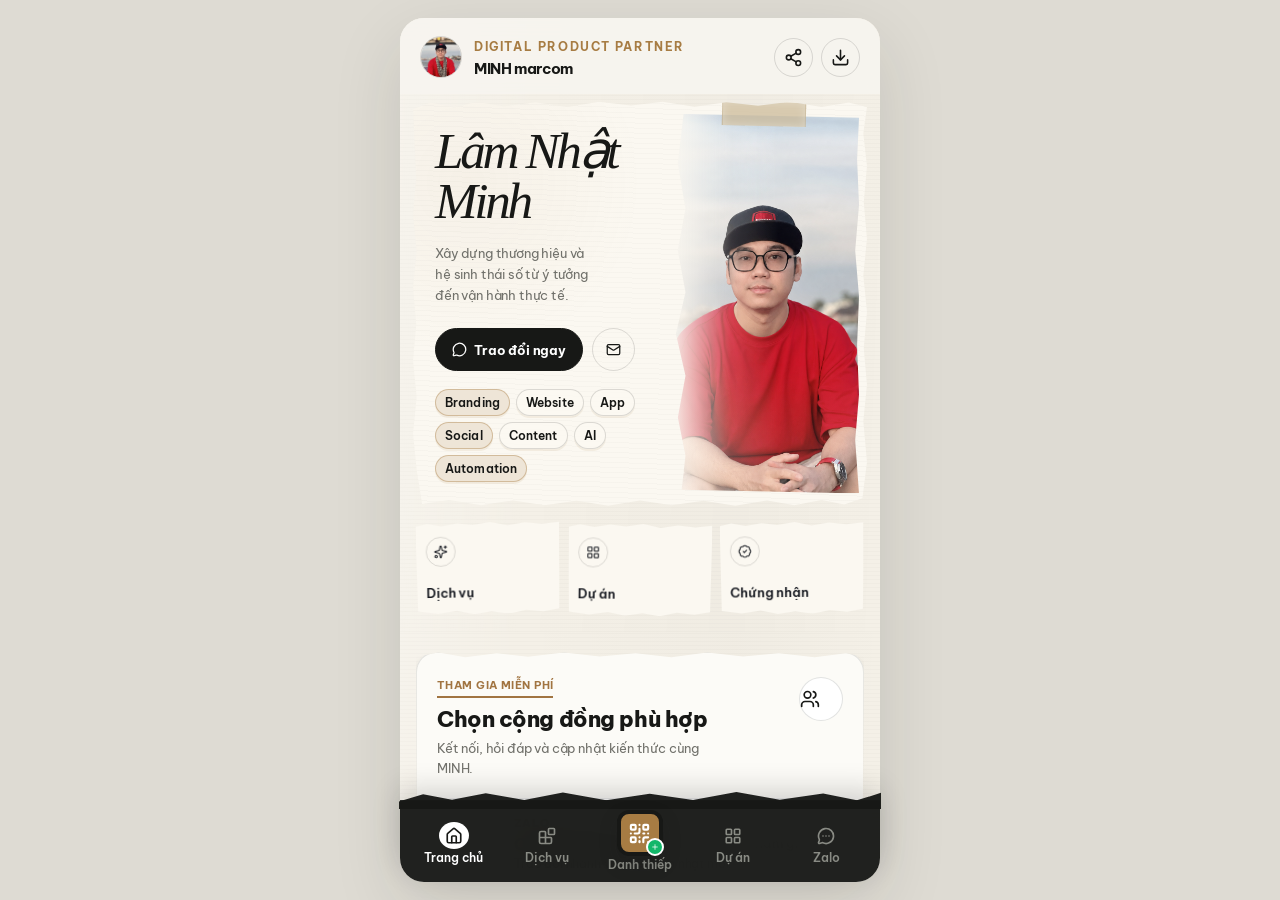
==== commit 96cab1a8: "feat: add tayninh.lnm.vn project to showcase and add styled community section" ====
--- a/index.html
+++ b/index.html
@@ -102,7 +102,7 @@
 
     <link rel="stylesheet" href="/style.css?v=2015">
     <link rel="stylesheet" href="/modern.css?v=2015">
-    <link rel="stylesheet" href="/app-redesign.css?v=2017">
+    <link rel="stylesheet" href="/app-redesign.css?v=2018">
     <!-- Google Font: Be Vietnam Pro -->
     <link rel="preconnect" href="https://fonts.googleapis.com">
     <link rel="preconnect" href="https://fonts.gstatic.com" crossorigin>
@@ -176,6 +176,52 @@
         </header>
 
         <main class="app-content">
+            <!-- Community Showcase (Chọn cộng đồng phù hợp) -->
+            <section class="community-section" aria-labelledby="community-title">
+                <div class="community-panel">
+                    <div class="community-panel-heading">
+                        <div class="community-heading-text">
+                            <span class="community-eyebrow">Tham gia miễn phí</span>
+                            <h2 id="community-title">Chọn cộng đồng phù hợp</h2>
+                            <p>Kết nối, hỏi đáp và cập nhật kiến thức cùng MINH.</p>
+                        </div>
+                        <div class="community-badge-icon" aria-hidden="true">
+                            <i data-lucide="users"></i>
+                        </div>
+                    </div>
+                    <div class="community-links">
+                        <a class="community-card community-zalo" href="https://zalo.me/g/s7jxcab2lvaaqfnx6apl" target="_blank" rel="noopener noreferrer">
+                            <div class="community-card-icon">
+                                <i data-lucide="message-circle"></i>
+                            </div>
+                            <div class="community-card-copy">
+                                <small>ZALO</small>
+                                <strong>Cộng đồng Học AI</strong>
+                                <span>Trao đổi nhanh và nhận cập nhật mới.</span>
+                            </div>
+                            <div class="community-card-action">
+                                <span>Tham gia</span>
+                                <i data-lucide="arrow-up-right"></i>
+                            </div>
+                        </a>
+                        <a class="community-card community-facebook" href="https://www.facebook.com/groups/2242526269439377" target="_blank" rel="noopener noreferrer">
+                            <div class="community-card-icon">
+                                <i data-lucide="book-open"></i>
+                            </div>
+                            <div class="community-card-copy">
+                                <small>FACEBOOK</small>
+                                <strong>Cộng đồng Thực chiến AI</strong>
+                                <span>Xem bài chia sẻ và thảo luận chuyên sâu.</span>
+                            </div>
+                            <div class="community-card-action">
+                                <span>Tham gia</span>
+                                <i data-lucide="arrow-up-right"></i>
+                            </div>
+                        </a>
+                    </div>
+                </div>
+            </section>
+
             <section class="project-cta app-view is-active" aria-labelledby="project-cta-title">
                 <div class="cta-person">
                     <img src="/assets/avatar.png" alt="Lâm Nhật Minh">
--- a/app-redesign.css
+++ b/app-redesign.css
@@ -777,3 +777,598 @@
   }
 }
 
+/* ================================================================
+   Enhanced Projects Showcase Page (/du-an/)
+   ================================================================ */
+
+/* Topbar enhancements */
+.topbar-back-btn {
+  display: inline-flex !important;
+  align-items: center !important;
+  gap: 4px !important;
+  color: var(--ink) !important;
+  text-decoration: none !important;
+  font-size: 12px !important;
+  font-weight: 700 !important;
+  padding: 6px 11px !important;
+  border-radius: 999px !important;
+  background: rgba(23, 24, 22, 0.06) !important;
+  transition: all 0.2s ease !important;
+}
+
+.topbar-back-btn:hover {
+  background: rgba(23, 24, 22, 0.12) !important;
+  transform: translateX(-2px) !important;
+}
+
+.topbar-back-btn svg {
+  width: 15px !important;
+  height: 15px !important;
+}
+
+.topbar-title {
+  font-size: 14.5px !important;
+  font-weight: 800 !important;
+  color: var(--ink) !important;
+}
+
+.topbar-badge {
+  font-size: 11px !important;
+  font-weight: 700 !important;
+  color: var(--accent) !important;
+  background: var(--soft) !important;
+  padding: 4px 10px !important;
+  border-radius: 999px !important;
+  letter-spacing: 0.02em !important;
+}
+
+/* Hero Section */
+.projects-hero {
+  padding: 10px 2px 18px !important;
+}
+
+.projects-hero-badge {
+  display: inline-flex !important;
+  align-items: center !important;
+  gap: 7px !important;
+  padding: 5px 12px !important;
+  background: #E8F5E9 !important;
+  border: 1px solid #A5D6A7 !important;
+  border-radius: 999px !important;
+  color: #1B5E20 !important;
+  font-size: 11.5px !important;
+  font-weight: 700 !important;
+  letter-spacing: 0.02em !important;
+  margin-bottom: 12px !important;
+}
+
+.pulse-dot {
+  width: 6px !important;
+  height: 6px !important;
+  border-radius: 50% !important;
+  background: #2E7D32 !important;
+  box-shadow: 0 0 0 2px rgba(46, 125, 50, 0.25) !important;
+  animation: pulseDot 2s infinite ease-in-out !important;
+}
+
+@keyframes pulseDot {
+  0%, 100% { transform: scale(1); opacity: 1; }
+  50% { transform: scale(1.35); opacity: 0.7; }
+}
+
+.projects-hero-title {
+  font-size: clamp(23px, 5.8vw, 27px) !important;
+  font-weight: 800 !important;
+  color: var(--ink) !important;
+  line-height: 1.25 !important;
+  letter-spacing: -0.03em !important;
+  margin: 0 0 8px !important;
+}
+
+.projects-hero-desc {
+  font-size: 13px !important;
+  color: var(--muted) !important;
+  line-height: 1.55 !important;
+  margin: 0 0 16px !important;
+}
+
+/* Quick Stats Grid */
+.projects-stats-grid {
+  display: grid !important;
+  grid-template-columns: repeat(3, 1fr) !important;
+  gap: 8px !important;
+  margin-bottom: 18px !important;
+}
+
+.project-stat-item {
+  background: var(--card) !important;
+  border: 1px solid var(--line) !important;
+  border-radius: 12px !important;
+  padding: 10px 6px !important;
+  text-align: center !important;
+  display: flex !important;
+  flex-direction: column !important;
+  gap: 2px !important;
+  box-shadow: 0 2px 6px rgba(35, 31, 24, 0.03) !important;
+}
+
+.project-stat-item strong {
+  font-size: 17px !important;
+  font-weight: 800 !important;
+  color: var(--ink) !important;
+  letter-spacing: -0.02em !important;
+}
+
+.project-stat-item small {
+  font-size: 10px !important;
+  color: var(--muted) !important;
+  font-weight: 500 !important;
+}
+
+/* Filter Tabs */
+.project-filter-tabs {
+  display: flex !important;
+  gap: 6px !important;
+  overflow-x: auto !important;
+  padding-bottom: 4px !important;
+  margin-bottom: 16px !important;
+  scrollbar-width: none !important;
+  -webkit-overflow-scrolling: touch !important;
+}
+
+.project-filter-tabs::-webkit-scrollbar {
+  display: none !important;
+}
+
+.filter-tab {
+  flex-shrink: 0 !important;
+  padding: 7px 13px !important;
+  border-radius: 999px !important;
+  border: 1px solid var(--line) !important;
+  background: var(--card) !important;
+  color: var(--muted) !important;
+  font-size: 11.5px !important;
+  font-weight: 600 !important;
+  cursor: pointer !important;
+  transition: all 0.2s ease !important;
+}
+
+.filter-tab:hover {
+  border-color: var(--accent) !important;
+  color: var(--ink) !important;
+}
+
+.filter-tab.is-active {
+  background: var(--ink) !important;
+  color: #FFFFFF !important;
+  border-color: var(--ink) !important;
+  box-shadow: 0 3px 10px rgba(23, 24, 22, 0.16) !important;
+}
+
+/* Redesigned Project Cards */
+.project-list {
+  display: flex !important;
+  flex-direction: column !important;
+  gap: 16px !important;
+}
+
+.project-card {
+  display: flex !important;
+  flex-direction: column !important;
+  overflow: hidden !important;
+  border: 1px solid var(--line) !important;
+  border-radius: 18px !important;
+  background: #FFFFFF !important;
+  box-shadow: 0 4px 16px rgba(35, 31, 24, 0.05) !important;
+  clip-path: none !important;
+  text-decoration: none !important;
+  color: inherit !important;
+  transition: transform 0.28s cubic-bezier(0.16, 1, 0.3, 1), box-shadow 0.28s cubic-bezier(0.16, 1, 0.3, 1), border-color 0.24s ease !important;
+  position: relative !important;
+}
+
+.project-card:hover,
+.project-card:focus-visible {
+  transform: translateY(-4px) !important;
+  border-color: rgba(167, 124, 67, 0.42) !important;
+  box-shadow: 0 16px 36px rgba(35, 31, 24, 0.11) !important;
+}
+
+.project-card[data-featured="true"] {
+  border: 1.5px solid rgba(167, 124, 67, 0.35) !important;
+  background: linear-gradient(180deg, #FFFFFF 0%, #FCFAF6 100%) !important;
+}
+
+.project-card[data-featured="true"]::before {
+  content: "";
+  position: absolute;
+  top: 0;
+  left: 0;
+  right: 0;
+  height: 3px;
+  background: linear-gradient(90deg, var(--accent) 0%, #D4AF37 100%);
+  z-index: 5;
+}
+
+/* Media wrapper & overlays */
+.project-media-wrapper {
+  position: relative !important;
+  width: 100% !important;
+  aspect-ratio: 16 / 9.2 !important;
+  overflow: hidden !important;
+  background: #EAE6DE !important;
+}
+
+.project-media-wrapper .project-media {
+  width: 100% !important;
+  height: 100% !important;
+  aspect-ratio: unset !important;
+  background: transparent !important;
+}
+
+.project-media-wrapper .project-media img {
+  width: 100% !important;
+  height: 100% !important;
+  object-fit: cover !important;
+  filter: saturate(0.96) !important;
+  transition: transform 0.4s cubic-bezier(0.16, 1, 0.3, 1), filter 0.3s ease !important;
+}
+
+.project-card:hover .project-media-wrapper .project-media img {
+  transform: scale(1.035) !important;
+  filter: saturate(1.04) contrast(1.02) !important;
+}
+
+.media-overlay-tags {
+  position: absolute !important;
+  top: 10px !important;
+  left: 10px !important;
+  right: 10px !important;
+  display: flex !important;
+  align-items: center !important;
+  justify-content: space-between !important;
+  gap: 8px !important;
+  pointer-events: none !important;
+  z-index: 3 !important;
+}
+
+.media-category-pill {
+  display: inline-flex !important;
+  align-items: center !important;
+  gap: 4px !important;
+  padding: 4px 10px !important;
+  border-radius: 999px !important;
+  background: rgba(23, 24, 22, 0.78) !important;
+  -webkit-backdrop-filter: blur(10px) !important;
+  backdrop-filter: blur(10px) !important;
+  color: #FFFFFF !important;
+  font-size: 10px !important;
+  font-weight: 700 !important;
+  letter-spacing: 0.02em !important;
+  box-shadow: 0 2px 8px rgba(0, 0, 0, 0.18) !important;
+}
+
+.media-category-pill svg {
+  width: 11px !important;
+  height: 11px !important;
+  color: #FBBF24 !important;
+}
+
+.media-status-pill {
+  display: inline-flex !important;
+  align-items: center !important;
+  gap: 5px !important;
+  padding: 4px 9px !important;
+  border-radius: 999px !important;
+  background: rgba(255, 255, 255, 0.94) !important;
+  -webkit-backdrop-filter: blur(8px) !important;
+  backdrop-filter: blur(8px) !important;
+  color: #15803D !important;
+  font-size: 10px !important;
+  font-weight: 700 !important;
+  box-shadow: 0 2px 8px rgba(0, 0, 0, 0.12) !important;
+}
+
+.live-indicator {
+  width: 6px !important;
+  height: 6px !important;
+  border-radius: 50% !important;
+  background: #22C55E !important;
+  box-shadow: 0 0 0 2px rgba(34, 197, 94, 0.35) !important;
+}
+
+/* Card Body */
+.project-card .project-body {
+  padding: 16px 18px 16px !important;
+  background: transparent !important;
+  display: flex !important;
+  flex-direction: column !important;
+}
+
+.project-body-top {
+  display: flex !important;
+  align-items: center !important;
+  justify-content: space-between !important;
+  gap: 8px !important;
+  margin-bottom: 6px !important;
+}
+
+.project-domain-chip {
+  display: inline-flex !important;
+  align-items: center !important;
+  gap: 4px !important;
+  font-size: 11.5px !important;
+  font-weight: 700 !important;
+  color: var(--accent) !important;
+}
+
+.project-domain-chip svg {
+  width: 12px !important;
+  height: 12px !important;
+}
+
+.project-order-tag {
+  font-size: 10.5px !important;
+  font-weight: 700 !important;
+  color: var(--muted) !important;
+  letter-spacing: 0.04em !important;
+}
+
+.project-card .project-title {
+  font-size: 18.5px !important;
+  font-weight: 800 !important;
+  color: var(--ink) !important;
+  line-height: 1.3 !important;
+  letter-spacing: -0.02em !important;
+  margin: 0 0 6px !important;
+}
+
+.project-card .project-description {
+  font-size: 12.5px !important;
+  color: #585953 !important;
+  line-height: 1.55 !important;
+  margin: 0 0 12px !important;
+  display: -webkit-box !important;
+  -webkit-line-clamp: 2 !important;
+  -webkit-box-orient: vertical !important;
+  overflow: hidden !important;
+}
+
+/* Highlights / Technology pills */
+.project-tech-tags {
+  display: flex !important;
+  flex-wrap: wrap !important;
+  gap: 5px !important;
+  margin-bottom: 14px !important;
+}
+
+.tech-tag {
+  display: inline-block !important;
+  padding: 3px 8px !important;
+  background: var(--soft) !important;
+  border-radius: 6px !important;
+  color: #5F4F39 !important;
+  font-size: 10.5px !important;
+  font-weight: 600 !important;
+  letter-spacing: 0.01em !important;
+}
+
+/* CTA Link inside card */
+.project-cta-link {
+  margin-top: auto !important;
+  display: flex !important;
+  align-items: center !important;
+  justify-content: space-between !important;
+  padding-top: 12px !important;
+  border-top: 1px solid var(--line) !important;
+  color: var(--ink) !important;
+  font-size: 12px !important;
+  font-weight: 700 !important;
+  transition: all 0.2s ease !important;
+}
+
+.project-cta-link span {
+  display: inline-flex !important;
+  align-items: center !important;
+  gap: 5px !important;
+  color: var(--ink) !important;
+}
+
+.project-cta-link svg {
+  width: 14px !important;
+  height: 14px !important;
+  color: var(--accent) !important;
+  transition: transform 0.2s ease !important;
+}
+
+.project-card:hover .project-cta-link {
+  color: var(--accent) !important;
+}
+
+.project-card:hover .project-cta-link svg {
+  transform: translate(3px, -3px) !important;
+  color: var(--ink) !important;
+}
+
+/* Community Section Showcase matching high-end design */
+.community-section {
+  margin: 18px 16px 22px !important;
+}
+
+.community-panel {
+  background: #FCFBF7 !important;
+  border: 1px solid rgba(23, 24, 22, 0.1) !important;
+  border-radius: 20px !important;
+  padding: 24px 20px 20px !important;
+  box-shadow: 0 4px 20px rgba(23, 24, 22, 0.03) !important;
+}
+
+.community-panel-heading {
+  display: flex !important;
+  justify-content: space-between !important;
+  align-items: flex-start !important;
+  gap: 14px !important;
+  margin-bottom: 20px !important;
+}
+
+.community-heading-text {
+  flex: 1 !important;
+}
+
+.community-eyebrow {
+  display: inline-block !important;
+  font-size: 11px !important;
+  font-weight: 700 !important;
+  color: #A17441 !important;
+  border-bottom: 2px solid #A17441 !important;
+  padding-bottom: 2px !important;
+  margin-bottom: 8px !important;
+  text-transform: uppercase !important;
+  letter-spacing: 0.04em !important;
+}
+
+.community-heading-text h2 {
+  font-size: 22px !important;
+  font-weight: 800 !important;
+  color: #171816 !important;
+  letter-spacing: -0.02em !important;
+  line-height: 1.25 !important;
+  margin: 0 0 6px !important;
+}
+
+.community-heading-text p {
+  font-size: 13px !important;
+  color: #71716B !important;
+  margin: 0 !important;
+  line-height: 1.5 !important;
+}
+
+.community-badge-icon {
+  width: 44px !important;
+  height: 44px !important;
+  flex-shrink: 0 !important;
+  border-radius: 50% !important;
+  border: 1px solid rgba(23, 24, 22, 0.12) !important;
+  display: flex !important;
+  align-items: center !important;
+  justify-content: center !important;
+  background: #FFFFFF !important;
+  color: #171816 !important;
+}
+
+.community-badge-icon svg {
+  width: 20px !important;
+  height: 20px !important;
+}
+
+.community-links {
+  display: flex !important;
+  flex-direction: column !important;
+  gap: 12px !important;
+}
+
+.community-card {
+  display: grid !important;
+  grid-template-columns: 46px 1fr auto !important;
+  align-items: center !important;
+  gap: 14px !important;
+  padding: 15px 16px !important;
+  border-radius: 16px !important;
+  border: 1px solid rgba(23, 24, 22, 0.09) !important;
+  background: #FFFFFF !important;
+  text-decoration: none !important;
+  color: inherit !important;
+  transition: all 0.22s ease !important;
+}
+
+.community-card:hover {
+  transform: translateY(-2px) !important;
+  border-color: rgba(161, 116, 65, 0.45) !important;
+  box-shadow: 0 6px 22px rgba(35, 31, 24, 0.07) !important;
+}
+
+.community-card-icon {
+  width: 46px !important;
+  height: 46px !important;
+  border-radius: 50% !important;
+  background: #F1ECE4 !important;
+  display: flex !important;
+  align-items: center !important;
+  justify-content: center !important;
+  color: #6E5A44 !important;
+  flex-shrink: 0 !important;
+}
+
+.community-card-icon svg {
+  width: 20px !important;
+  height: 20px !important;
+}
+
+.community-card-copy {
+  display: flex !important;
+  flex-direction: column !important;
+  min-width: 0 !important;
+}
+
+.community-card-copy small {
+  font-size: 10.5px !important;
+  font-weight: 800 !important;
+  letter-spacing: 0.08em !important;
+  text-transform: uppercase !important;
+  color: #A17441 !important;
+  margin-bottom: 2px !important;
+}
+
+.community-card-copy strong {
+  font-size: 15.5px !important;
+  font-weight: 700 !important;
+  color: #171816 !important;
+  line-height: 1.3 !important;
+}
+
+.community-card-copy span {
+  font-size: 12px !important;
+  color: #71716B !important;
+  line-height: 1.4 !important;
+  margin-top: 2px !important;
+  white-space: nowrap !important;
+  overflow: hidden !important;
+  text-overflow: ellipsis !important;
+}
+
+.community-card-action {
+  display: inline-flex !important;
+  align-items: center !important;
+  gap: 4px !important;
+  font-size: 13px !important;
+  font-weight: 700 !important;
+  color: #171816 !important;
+  white-space: nowrap !important;
+}
+
+.community-card-action svg {
+  width: 14px !important;
+  height: 14px !important;
+  color: #A17441 !important;
+  transition: transform 0.2s ease !important;
+}
+
+.community-card:hover .community-card-action svg {
+  transform: translate(2px, -2px) !important;
+}
+
+@media (max-width: 380px) {
+  .community-panel {
+    padding: 18px 14px 16px !important;
+  }
+  .community-card {
+    padding: 12px 14px !important;
+    gap: 10px !important;
+  }
+  .community-card-copy strong {
+    font-size: 14.5px !important;
+  }
+}
+
+
+
